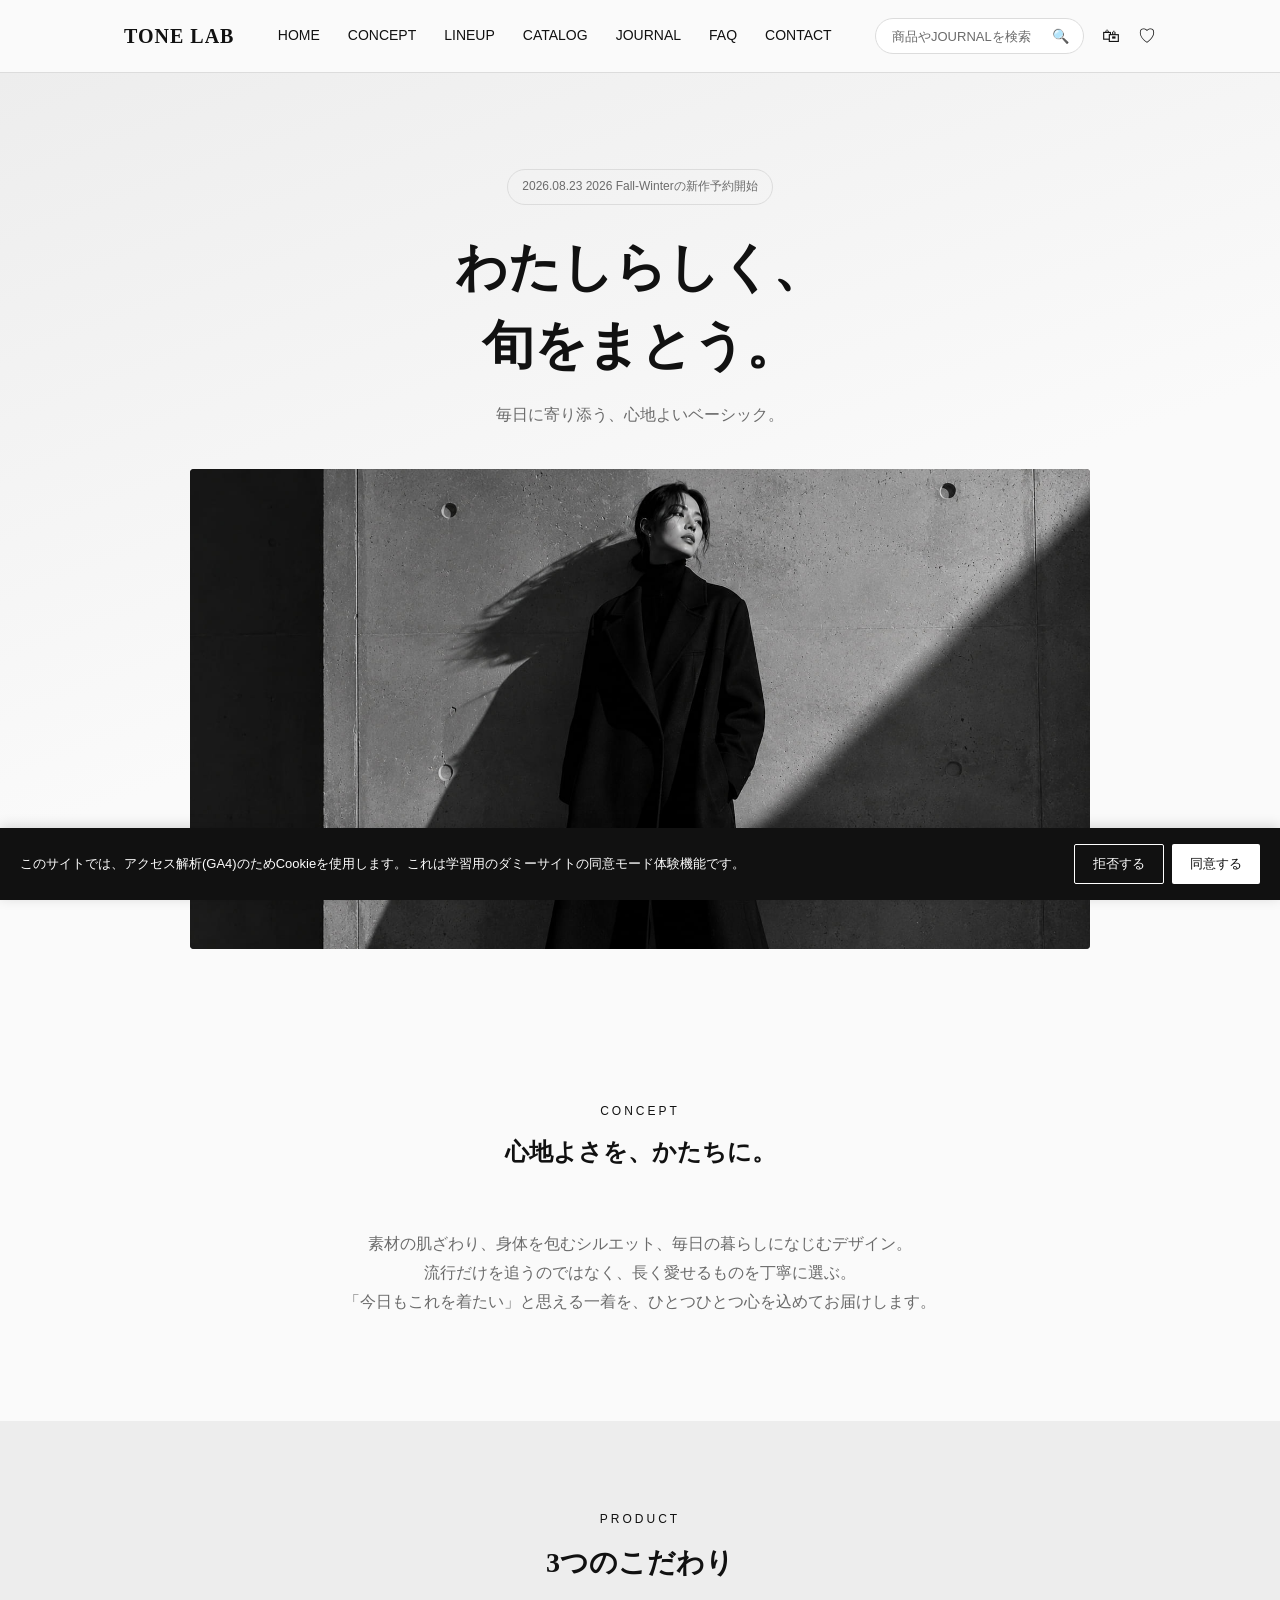
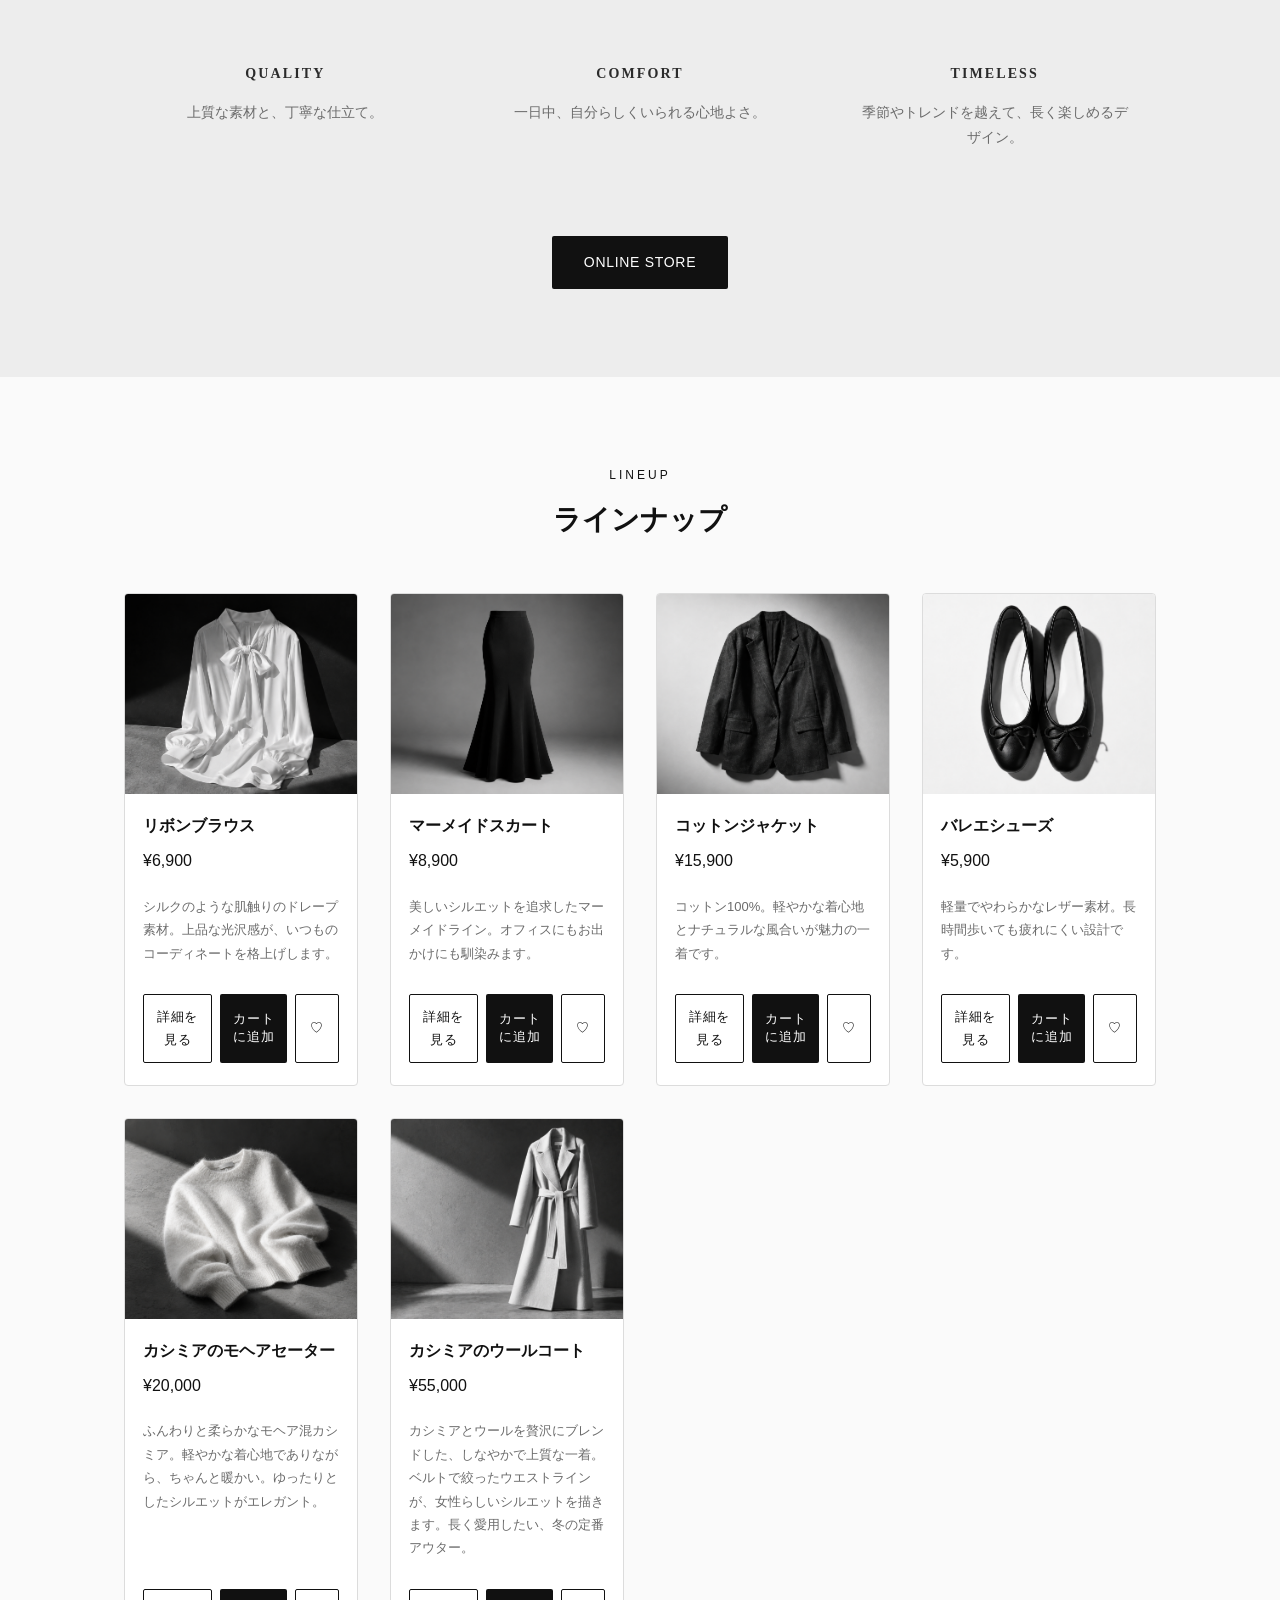
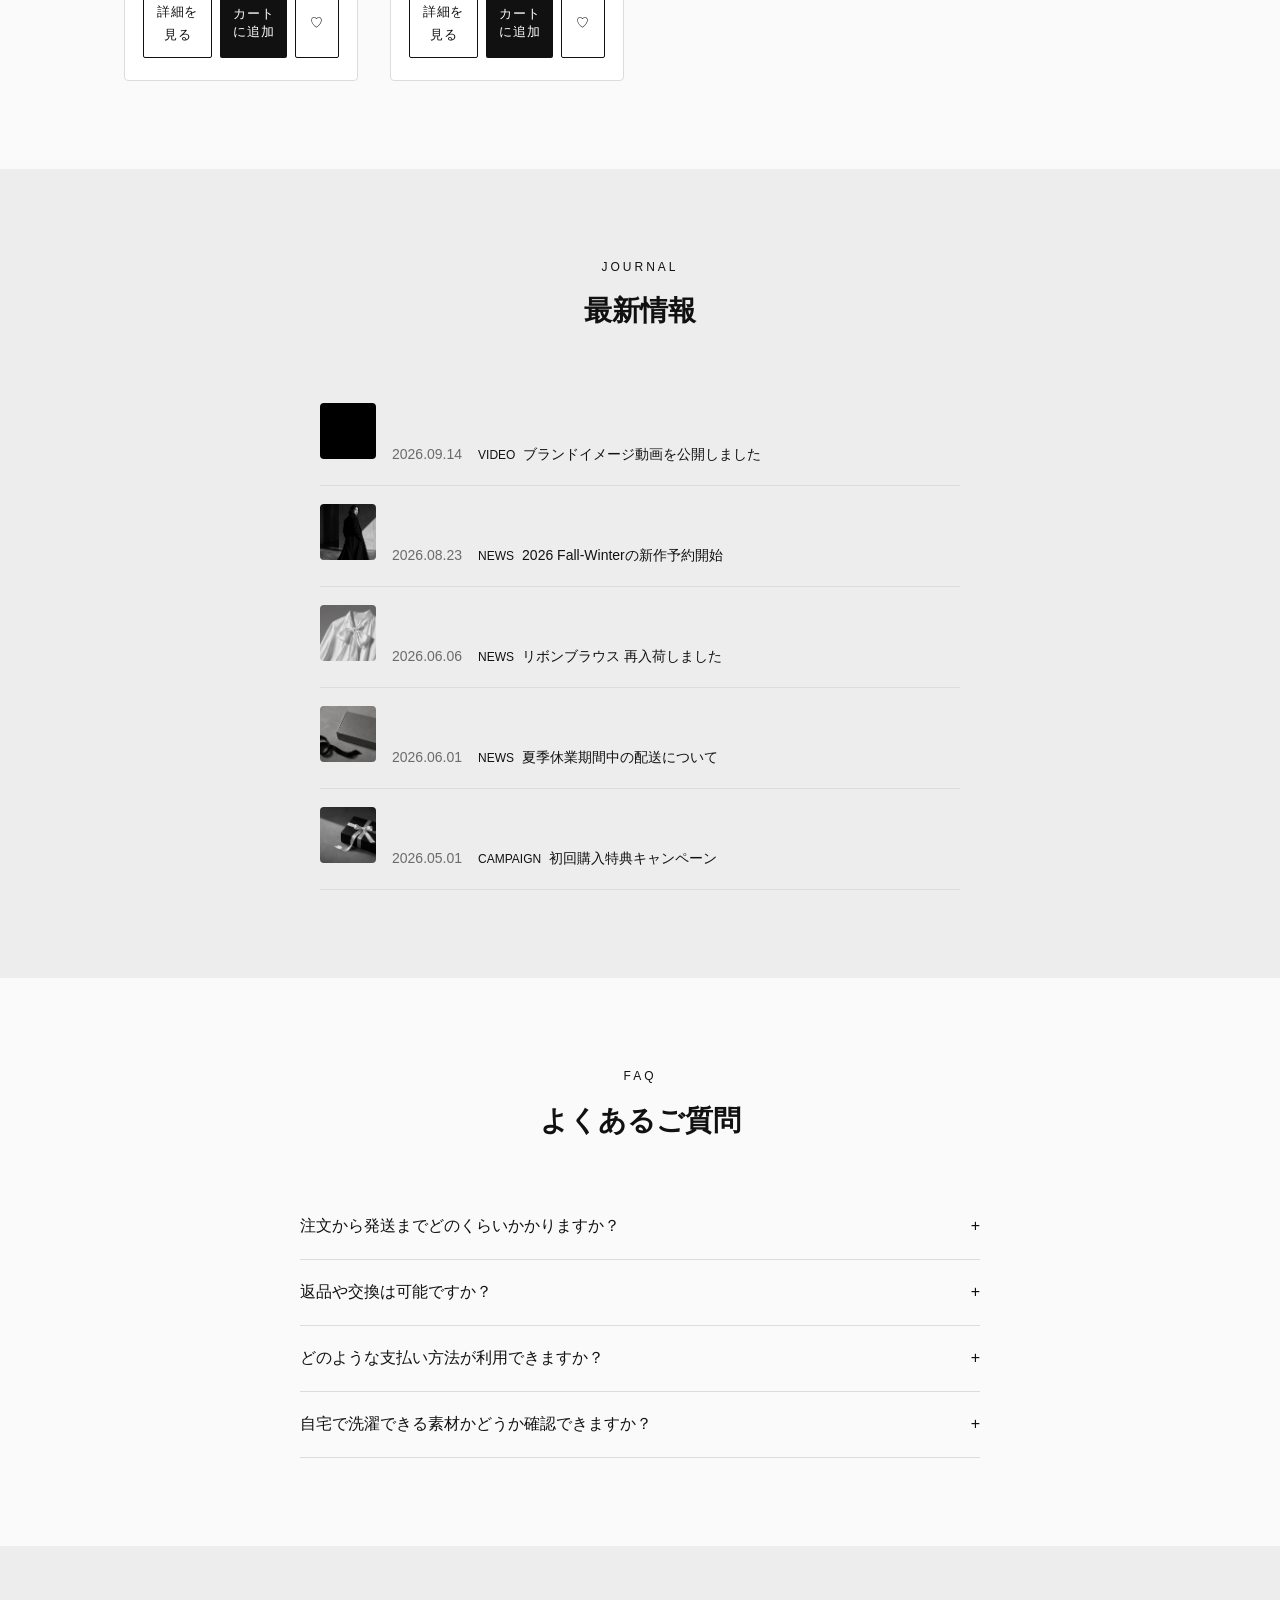
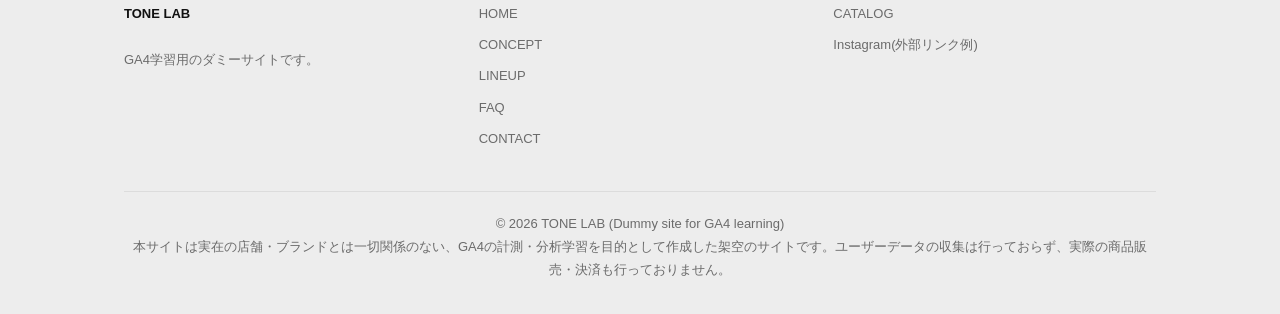
==== index.html @ 8196231e "Update index.html" ====
<!DOCTYPE html>
<html lang="ja">
<head>
<meta charset="UTF-8">
<meta name="viewport" content="width=device-width, initial-scale=1.0">
<title>TONE LAB - Dummy for GA4</title>
<link rel="icon" type="image/png" href="assets/images/favicon.png">
<meta name="description" content="GA4の計測・分析練習用に作成したダミーサイトです。">
<meta name="robots" content="noindex, nofollow">
<meta http-equiv="Content-Security-Policy" content="default-src 'self'; script-src 'self' https://www.googletagmanager.com https://www.google-analytics.com 'unsafe-inline'; img-src 'self' data: https://i.ytimg.com; style-src 'self' 'unsafe-inline' https://fonts.googleapis.com; font-src https://fonts.gstatic.com; connect-src https://www.google-analytics.com https://analytics.google.com https://www.googletagmanager.com;">
<link rel="stylesheet" href="css/style.css">

<!-- ▼▼ GA4 計測タグ: G-BQ4DZSXQY0 を実際の測定IDに置き換えてください ▼▼ -->
<script async src="https://www.googletagmanager.com/gtag/js?id=G-DK5TSW3TGE"></script>
<script>
  window.dataLayer = window.dataLayer || [];
  function gtag(){dataLayer.push(arguments);}
  // Consent Mode: 同意が得られるまでは既定で計測を制限しておく
  gtag('consent', 'default', {
    ad_storage: 'denied',
    ad_user_data: 'denied',
    ad_personalization: 'denied',
    analytics_storage: 'denied'
  });
  gtag('js', new Date());
  gtag('config', 'G-DK5TSW3TGE');
</script>
<!-- ▲▲ ここまで ▲▲ -->
</head>
<body>

<header class="site-header">
  <div class="container">
    <a href="index.html" class="logo">TONE LAB</a>
    <nav class="main-nav">
      <a href="index.html">HOME</a>
      <a href="index.html#concept">CONCEPT</a>
      <a href="index.html#lineup">LINEUP</a>
      <a href="assets/pdf/catalog.pdf">CATALOG</a>
      <a href="index.html#journal">JOURNAL</a>
      <a href="index.html#faq">FAQ</a>
      <a href="contact.html">CONTACT</a>
    </nav>
    <div class="header-actions">
      <div class="header-search">
        <form action="search.html" method="get">
          <input type="text" name="q" placeholder="商品やJOURNALを検索" aria-label="サイト内検索">
          <button type="submit" aria-label="検索">🔍</button>
        </form>
      </div>
      <a href="cart.html" class="cart-link" aria-label="カート">🛍 <span class="cart-badge" data-cart-badge>0</span></a>
      <a href="wishlist.html" class="cart-link" aria-label="お気に入り">♡ <span class="cart-badge" data-wishlist-badge>0</span></a>
      <button class="menu-btn" data-menu-btn aria-label="メニュー">☰</button>
    </div>
  </div>
  <div class="menu-panel" data-menu-panel>
    <a href="index.html">HOME</a>
    <a href="index.html#concept">CONCEPT</a>
    <a href="wishlist.html">お気に入り</a>
    <a href="index.html#lineup">LINEUP</a>
    <a href="assets/pdf/catalog.pdf">CATALOG</a>
    <a href="index.html#journal">JOURNAL</a>
    <a href="index.html#faq">FAQ</a>
    <a href="contact.html">CONTACT</a>
  </div>
</header>

<section class="hero">
  <div class="container">
    <span class="news-pill">2026.08.23 2026 Fall-Winterの新作予約開始</span>
    <h1>わたしらしく、<br>旬をまとう。</h1>
    <p>毎日に寄り添う、心地よいベーシック。</p>
    <div class="hero-visual">
      <img src="assets/images/hero.jpg" alt="TONE LAB 2026 Fall-Winter" onerror="this.remove()">
    </div>
  </div>
</section>

<section class="section" id="concept">
  <div class="container concept-grid">
    <div>
      <span class="eyebrow">CONCEPT</span>
      <h2>心地よさを、かたちに。</h2>
    </div>
    <p>
      素材の肌ざわり、身体を包むシルエット、毎日の暮らしになじむデザイン。<br>
      流行だけを追うのではなく、長く愛せるものを丁寧に選ぶ。<br>
      「今日もこれを着たい」と思える一着を、ひとつひとつ心を込めてお届けします。
    </p>
  </div>
</section>

<section class="section section-alt">
  <div class="container">
    <div class="section-head">
      <span class="eyebrow">PRODUCT</span>
      <h2>3つのこだわり</h2>
    </div>
    <div class="pillars">
      <div class="pillar"><h3>QUALITY</h3><p>上質な素材と、丁寧な仕立て。</p></div>
      <div class="pillar"><h3>COMFORT</h3><p>一日中、自分らしくいられる心地よさ。</p></div>
      <div class="pillar"><h3>TIMELESS</h3><p>季節やトレンドを越えて、長く楽しめるデザイン。</p></div>
    </div>
    <div class="center"><a href="#lineup" class="btn">ONLINE STORE</a></div>
  </div>
</section>

<section class="section" id="lineup">
  <div class="container">
    <div class="section-head">
      <span class="eyebrow">LINEUP</span>
      <h2>ラインナップ</h2>
    </div>
    <div class="product-grid" id="lineup-grid"></div>
  </div>
</section>

<section class="section section-alt" id="journal">
  <div class="container">
    <div class="section-head">
      <span class="eyebrow">JOURNAL</span>
      <h2>最新情報</h2>
    </div>
    <div class="journal-list" id="journal-list">
      <a class="journal-item" data-journal-id="5" href="journal.html?id=5"><span class="journal-thumb" style="background:#000"><img src="https://i.ytimg.com/vi/rrmbZ-tk2s4/hqdefault.jpg" alt="" onerror="this.remove()"></span><span class="journal-date">2026.09.14</span><span><span class="journal-tag">VIDEO</span>ブランドイメージ動画を公開しました</span></a>
      <a class="journal-item" data-journal-id="1" href="journal.html?id=1"><span class="journal-thumb" style="background:#2B2B2B"><img src="assets/images/journal-1.jpg" alt="" onerror="this.remove()"></span><span class="journal-date">2026.08.23</span><span><span class="journal-tag">NEWS</span>2026 Fall-Winterの新作予約開始</span></a>
      <a class="journal-item" data-journal-id="2" href="journal.html?id=2"><span class="journal-thumb" style="background:#4A4A4A"><img src="assets/images/journal-2.jpg" alt="" onerror="this.remove()"></span><span class="journal-date">2026.06.06</span><span><span class="journal-tag">NEWS</span>リボンブラウス 再入荷しました</span></a>
      <a class="journal-item" data-journal-id="3" href="journal.html?id=3"><span class="journal-thumb" style="background:#606060"><img src="assets/images/journal-3.jpg" alt="" onerror="this.remove()"></span><span class="journal-date">2026.06.01</span><span><span class="journal-tag">NEWS</span>夏季休業期間中の配送について</span></a>
      <a class="journal-item" data-journal-id="4" href="journal.html?id=4"><span class="journal-thumb" style="background:#1A1A1A"><img src="assets/images/journal-4.jpg" alt="" onerror="this.remove()"></span><span class="journal-date">2026.05.01</span><span><span class="journal-tag">CAMPAIGN</span>初回購入特典キャンペーン</span></a>
    </div>
  </div>
</section>

<section class="section" id="faq">
  <div class="container">
    <div class="section-head">
      <span class="eyebrow">FAQ</span>
      <h2>よくあるご質問</h2>
    </div>
    <div class="faq-list">
      <details class="faq-item"><summary>注文から発送までどのくらいかかりますか？</summary><p>ご注文完了後、通常1〜3営業日以内に発送いたします。</p></details>
      <details class="faq-item"><summary>返品や交換は可能ですか？</summary><p>商品到着後7日以内であれば、未使用品に限り交換・返品を承ります。</p></details>
      <details class="faq-item"><summary>どのような支払い方法が利用できますか？</summary><p>クレジットカード、あと払い、代金引換がご利用いただけます(本サイトはテスト用のため実決済は発生しません)。</p></details>
      <details class="faq-item"><summary>自宅で洗濯できる素材かどうか確認できますか？</summary><p>各商品ページの詳細欄にてご確認いただけます。</p></details>
    </div>
  </div>
</section>

<footer class="site-footer">
  <div class="container">
    <div class="footer-grid">
      <div>
        <strong style="color:var(--text)">TONE LAB</strong><br><br>
        GA4学習用のダミーサイトです。
      </div>
      <div>
        <a href="index.html">HOME</a>
        <a href="index.html#concept">CONCEPT</a>
        <a href="index.html#lineup">LINEUP</a>
        <a href="index.html#faq">FAQ</a>
        <a href="contact.html">CONTACT</a>
      </div>
      <div>
        <a href="assets/pdf/catalog.pdf">CATALOG</a>
        <a href="https://www.instagram.com/">Instagram(外部リンク例)</a>
      </div>
    </div>
    <div class="footer-bottom">
      © 2026 TONE LAB (Dummy site for GA4 learning)<br>
      本サイトは実在の店舗・ブランドとは一切関係のない、GA4の計測・分析学習を目的として作成した架空のサイトです。ユーザーデータの収集は行っておらず、実際の商品販売・決済も行っておりません。
    </div>
  </div>
</footer>

<script src="js/products.js"></script>
<script src="js/cart.js"></script>
<script src="js/wishlist.js"></script>
<script src="js/analytics.js"></script>
<script src="js/consent.js"></script>
<script src="js/main.js"></script>
<script>
  // ラインナップ描画 + view_item_list / select_item イベント
  const grid = document.getElementById("lineup-grid");
  PRODUCTS.forEach(function (p) {
    const card = document.createElement("div");
    card.className = "product-card";
    card.innerHTML =
      '<div class="product-thumb" style="background:' + p.color + '"><img src="' + p.image + '" alt="' + p.name + '" onerror="this.remove()"></div>' +
      '<div class="product-body">' +
        '<h3>' + p.name + '</h3>' +
        '<div class="product-price">¥' + p.price.toLocaleString() + '</div>' +
        '<p class="product-desc">' + p.desc + '</p>' +
        '<div class="product-actions">' +
          '<a class="btn-outline btn" href="product.html?id=' + p.id + '" data-view-detail="' + p.id + '">詳細を見る</a>' +
          '<button class="btn" data-quick-add="' + p.id + '">カートに追加</button>' +
          '<button class="btn-outline btn" data-quick-wish="' + p.id + '" style="flex:0 0 auto; padding:10px 14px">' + (isInWishlist(p.id) ? '♥' : '♡') + '</button>' +
        '</div>' +
      '</div>';
    grid.appendChild(card);
  });

  trackViewItemList(PRODUCTS, "トップページ ラインナップ");

  grid.addEventListener("click", function (e) {
    const detailLink = e.target.closest("[data-view-detail]");
    if (detailLink) {
      const p = getProductById(detailLink.getAttribute("data-view-detail"));
      trackSelectItem(p, "トップページ ラインナップ");
    }
    const quickAdd = e.target.closest("[data-quick-add]");
    if (quickAdd) {
      const p = getProductById(quickAdd.getAttribute("data-quick-add"));
      addToCart(p, 1, "標準");
      trackAddToCart(p, 1, "標準");
      quickAdd.textContent = "追加しました";
      setTimeout(() => quickAdd.textContent = "カートに追加", 1200);
    }
    const quickWish = e.target.closest("[data-quick-wish]");
    if (quickWish) {
      const p = getProductById(quickWish.getAttribute("data-quick-wish"));
      const added = toggleWishlist(p);
      if (added) trackAddToWishlist(p);
      quickWish.textContent = added ? "♥" : "♡";
    }
  });

  // Journal一覧のクリック計測(記事詳細へ遷移する前にイベント送信)
  document.getElementById("journal-list").addEventListener("click", function (e) {
    const item = e.target.closest("[data-journal-id]");
    if (item) {
      sendEvent("select_content", {
        content_type: "journal",
        item_id: item.getAttribute("data-journal-id"),
        content_title: item.textContent.trim()
      });
    }
  });
</script>
</body>
</html>
---- css/style.css ----
@import url('https://fonts.googleapis.com/css2?family=Shippori+Mincho:wght@500;700&family=Noto+Sans+JP:wght@300;400;500;700&display=swap');

:root {
  --bg: #FAFAFA;
  --bg-alt: #EDEDED;
  --text: #111111;
  --text-soft: #6B6B6B;
  --accent: #111111;
  --accent-soft: #4A4A4A;
  --olive: #2B2B2B;
  --border: #DCDCDC;
  --font-display: 'Shippori Mincho', serif;
  --font-body: 'Noto Sans JP', sans-serif;
}

* { box-sizing: border-box; }
html { scroll-behavior: smooth; }
body {
  margin: 0;
  font-family: var(--font-body);
  color: var(--text);
  background: var(--bg);
  line-height: 1.8;
  -webkit-font-smoothing: antialiased;
}
a { color: inherit; text-decoration: none; }
img { max-width: 100%; display: block; }
:focus-visible { outline: 2px solid var(--accent); outline-offset: 2px; }

.container { max-width: 1080px; margin: 0 auto; padding: 0 24px; }
.eyebrow {
  font-size: 12px;
  letter-spacing: 0.25em;
  color: var(--accent);
  font-weight: 500;
  margin-bottom: 8px;
  display: block;
}
h1, h2, h3 { font-family: var(--font-display); font-weight: 700; margin: 0; }

/* ---------- Header ---------- */
.site-header {
  position: sticky; top: 0; z-index: 50;
  background: rgba(250,250,250,0.92);
  backdrop-filter: blur(6px);
  border-bottom: 1px solid var(--border);
}
body.menu-open .site-header { background: var(--bg); backdrop-filter: none; }
.site-header .container {
  display: flex; align-items: center; justify-content: space-between;
  height: 72px;
}
.logo { font-family: var(--font-display); font-size: 20px; font-weight: 700; letter-spacing: 0.05em; }
.main-nav { display: none; gap: 28px; font-size: 14px; }
.main-nav a:hover { color: var(--accent); }
.header-actions { display: flex; align-items: center; gap: 14px; }
.header-search form {
  display: flex; align-items: center; gap: 4px;
  border: 1px solid var(--border); border-radius: 999px;
  padding: 6px 6px 6px 14px; background: #fff;
}
.header-search input {
  border: none; outline: none; background: transparent;
  font-size: 13px; font-family: var(--font-body); width: 72px; color: var(--text);
}
.header-search input::placeholder { color: var(--text-soft); }
.header-search button {
  border: none; background: none; cursor: pointer; font-size: 14px;
  padding: 4px 8px; line-height: 1;
}
@media (min-width: 640px) {
  .header-actions { gap: 18px; }
  .header-search input { width: 150px; }
}
.cart-link { position: relative; font-size: 18px; line-height: 1; display: inline-flex; align-items: center; }
.cart-badge {
  position: absolute; top: -8px; right: -14px;
  background: var(--accent); color: #fff;
  font-size: 11px; min-width: 18px; height: 18px;
  border-radius: 999px; display: none; align-items: center; justify-content: center;
  padding: 0 4px;
}
.menu-btn { background: none; border: none; font-size: 22px; cursor: pointer; }
.menu-panel {
  display: none; position: fixed; inset: 72px 0 0 0; background: var(--bg);
  padding: 32px 24px; z-index: 60;
}
.menu-panel.is-open { display: block; }
.menu-panel a { display: block; padding: 14px 0; border-bottom: 1px solid var(--border); font-size: 16px; }

@media (min-width: 860px) {
  .main-nav { display: flex; }
  .menu-btn { display: none; }
}

/* ---------- Hero ---------- */
.hero {
  padding: 96px 0 64px;
  background: linear-gradient(160deg, var(--bg-alt) 0%, var(--bg) 55%);
  text-align: center;
}
.hero .news-pill {
  display: inline-block; font-size: 12px; padding: 6px 14px;
  border: 1px solid var(--border); border-radius: 999px; margin-bottom: 24px;
  color: var(--text-soft);
}
.hero h1 { font-size: clamp(32px, 5vw, 52px); line-height: 1.5; margin-bottom: 16px; }
.hero p { color: var(--text-soft); margin-bottom: 40px; }
.hero-visual {
  height: 480px; border-radius: 4px; margin: 0 auto; max-width: 900px;
  background: linear-gradient(135deg, #2B2B2B, #6B6B6B);
  display: flex; align-items: center; justify-content: center;
  color: rgba(255,255,255,0.85); font-family: var(--font-display); font-size: 15px; letter-spacing: 0.1em;
  overflow: hidden;
}
.hero-visual img { width: 100%; height: 100%; object-fit: cover; object-position: 50% 15%; }

/* ---------- Section generic ---------- */
.section { padding: 88px 0; }
.section-head { text-align: center; max-width: 560px; margin: 0 auto 48px; }
.section-head h2 { font-size: 28px; margin-top: 8px; }
.section-alt { background: var(--bg-alt); }

/* ---------- Concept ---------- */
.concept-grid { display: grid; gap: 40px; text-align: center; }
.concept-grid p { color: var(--text-soft); }

/* ---------- 3 pillars ---------- */
.pillars { display: grid; gap: 32px; grid-template-columns: repeat(auto-fit, minmax(220px,1fr)); margin-bottom: 48px; }
.pillar { text-align: center; padding: 24px; }
.pillar h3 { font-size: 14px; letter-spacing: 0.15em; color: var(--olive); margin-bottom: 10px; }
.pillar p { color: var(--text-soft); font-size: 14px; }
.btn {
  display: inline-block; padding: 14px 32px; border-radius: 2px;
  background: var(--accent); color: #fff; font-size: 14px; letter-spacing: 0.05em;
  border: none; cursor: pointer; transition: opacity .2s;
}
.btn:hover { opacity: 0.8; }
.btn-outline { background: transparent; border: 1px solid var(--text); color: var(--text); }
.btn-outline:hover { background: var(--text); color: #fff; }
.btn-block { display: block; width: 100%; text-align: center; }
.center { text-align: center; }

/* ---------- Product grid ---------- */
.product-grid {
  display: grid; gap: 32px;
  grid-template-columns: repeat(auto-fit, minmax(220px,1fr));
}
.product-card {
  background: #fff; border: 1px solid var(--border); border-radius: 4px; overflow: hidden;
  display: flex; flex-direction: column;
}
.product-thumb {
  height: 200px; display: flex; align-items: center; justify-content: center;
  color: rgba(255,255,255,0.9); font-size: 13px; letter-spacing: 0.08em; font-family: var(--font-display);
  overflow: hidden; position: relative;
}
.product-thumb img { width: 100%; height: 100%; object-fit: cover; object-position: center; }
.product-body { padding: 18px 18px 22px; display: flex; flex-direction: column; gap: 6px; flex: 1; }
.product-body h3 { font-size: 16px; }
.product-price { color: var(--accent); font-weight: 500; }
.product-desc { color: var(--text-soft); font-size: 13px; flex: 1; }
.product-actions { display: flex; gap: 8px; margin-top: 10px; }
.product-actions .btn, .product-actions .btn-outline { flex: 1; text-align: center; padding: 10px 12px; font-size: 13px; }

/* ---------- Journal ---------- */
.journal-list { max-width: 640px; margin: 0 auto; }
.journal-item {
  display: flex; gap: 16px; padding: 18px 0; border-bottom: 1px solid var(--border);
  font-size: 14px; align-items: baseline; transition: opacity .15s;
}
.journal-item:hover { opacity: 0.6; }
.journal-thumb {
  width: 56px; height: 56px; border-radius: 4px; overflow: hidden; flex-shrink: 0;
  display: flex; align-items: center; justify-content: center;
}
.journal-thumb img { width: 100%; height: 100%; object-fit: cover; }
.journal-date { color: var(--text-soft); flex-shrink: 0; }
.journal-tag { color: var(--accent); font-size: 12px; margin-right: 8px; }

/* ---------- FAQ ---------- */
.faq-list { max-width: 680px; margin: 0 auto; }
.faq-item { border-bottom: 1px solid var(--border); padding: 18px 0; }
.faq-item summary {
  cursor: pointer; font-weight: 500; list-style: none; position: relative; padding-right: 24px;
}
.faq-item summary::-webkit-details-marker { display: none; }
.faq-item summary::after { content: "+"; position: absolute; right: 0; color: var(--accent); }
.faq-item[open] summary::after { content: "–"; }
.faq-item p { color: var(--text-soft); margin-top: 12px; font-size: 14px; }

/* ---------- Footer ---------- */
.site-footer { background: var(--bg-alt); padding: 56px 0 32px; font-size: 13px; color: var(--text-soft); }
.footer-grid { display: grid; gap: 32px; grid-template-columns: repeat(auto-fit, minmax(180px,1fr)); margin-bottom: 32px; }
.footer-grid a { display: block; margin-bottom: 8px; }
.footer-bottom { border-top: 1px solid var(--border); padding-top: 20px; text-align: center; }

/* ---------- Breadcrumb / page header ---------- */
.page-header { padding: 48px 0 24px; }
.breadcrumb { font-size: 13px; color: var(--text-soft); margin-bottom: 12px; }
.breadcrumb a:hover { color: var(--accent); }

/* ---------- Product detail ---------- */
.pd-grid { display: grid; gap: 48px; grid-template-columns: 1fr; }
@media (min-width: 780px) { .pd-grid { grid-template-columns: 1fr 1fr; } }
.pd-visual { height: 420px; border-radius: 4px; overflow: hidden; display: flex; align-items: center; justify-content: center; }
.pd-visual img { width: 100%; height: 100%; object-fit: cover; object-position: center; }
.pd-name { font-size: 26px; margin-bottom: 8px; }
.pd-price { font-size: 20px; color: var(--accent); margin-bottom: 20px; }
.pd-desc { color: var(--text-soft); margin-bottom: 28px; }
.qty-row { display: flex; align-items: center; gap: 14px; margin-bottom: 24px; }
.qty-row button {
  width: 34px; height: 34px; border: 1px solid var(--border); background: #fff; cursor: pointer; font-size: 16px;
}
.qty-row input { width: 48px; text-align: center; border: 1px solid var(--border); height: 34px; }

/* ---------- Cart / Checkout ---------- */
.cart-table { width: 100%; border-collapse: collapse; margin-bottom: 32px; }
.cart-table th, .cart-table td { text-align: left; padding: 14px 8px; border-bottom: 1px solid var(--border); font-size: 14px; }
.cart-table th { color: var(--text-soft); font-weight: 500; font-size: 12px; letter-spacing: 0.05em; }
.cart-summary { max-width: 360px; margin-left: auto; }
.summary-row { display: flex; justify-content: space-between; padding: 8px 0; font-size: 14px; }
.summary-row.total { font-size: 18px; font-weight: 700; border-top: 1px solid var(--border); margin-top: 8px; padding-top: 16px; }
.empty-state { text-align: center; padding: 64px 0; color: var(--text-soft); }

.form-block { max-width: 560px; margin: 0 auto 48px; }
.form-group { margin-bottom: 20px; }
.form-group label { display: block; font-size: 13px; margin-bottom: 6px; color: var(--text-soft); }
.form-group input, .form-group select {
  width: 100%; padding: 12px 14px; border: 1px solid var(--border); border-radius: 2px; font-size: 14px; font-family: var(--font-body);
}
.radio-group { display: flex; flex-direction: column; gap: 10px; }
.radio-option { border: 1px solid var(--border); border-radius: 4px; padding: 12px 14px; display: flex; align-items: center; gap: 10px; cursor: pointer; }
.radio-option:has(input:checked) { border-color: var(--accent); background: #fff; }
.notice-box {
  background: var(--bg-alt); border: 1px solid var(--border); border-radius: 4px;
  padding: 16px; font-size: 13px; color: var(--text-soft); margin-bottom: 32px;
}
.thanks-box { text-align: center; padding: 96px 0; }
.thanks-box .order-id { font-family: var(--font-display); font-size: 22px; color: var(--accent); margin: 16px 0; }
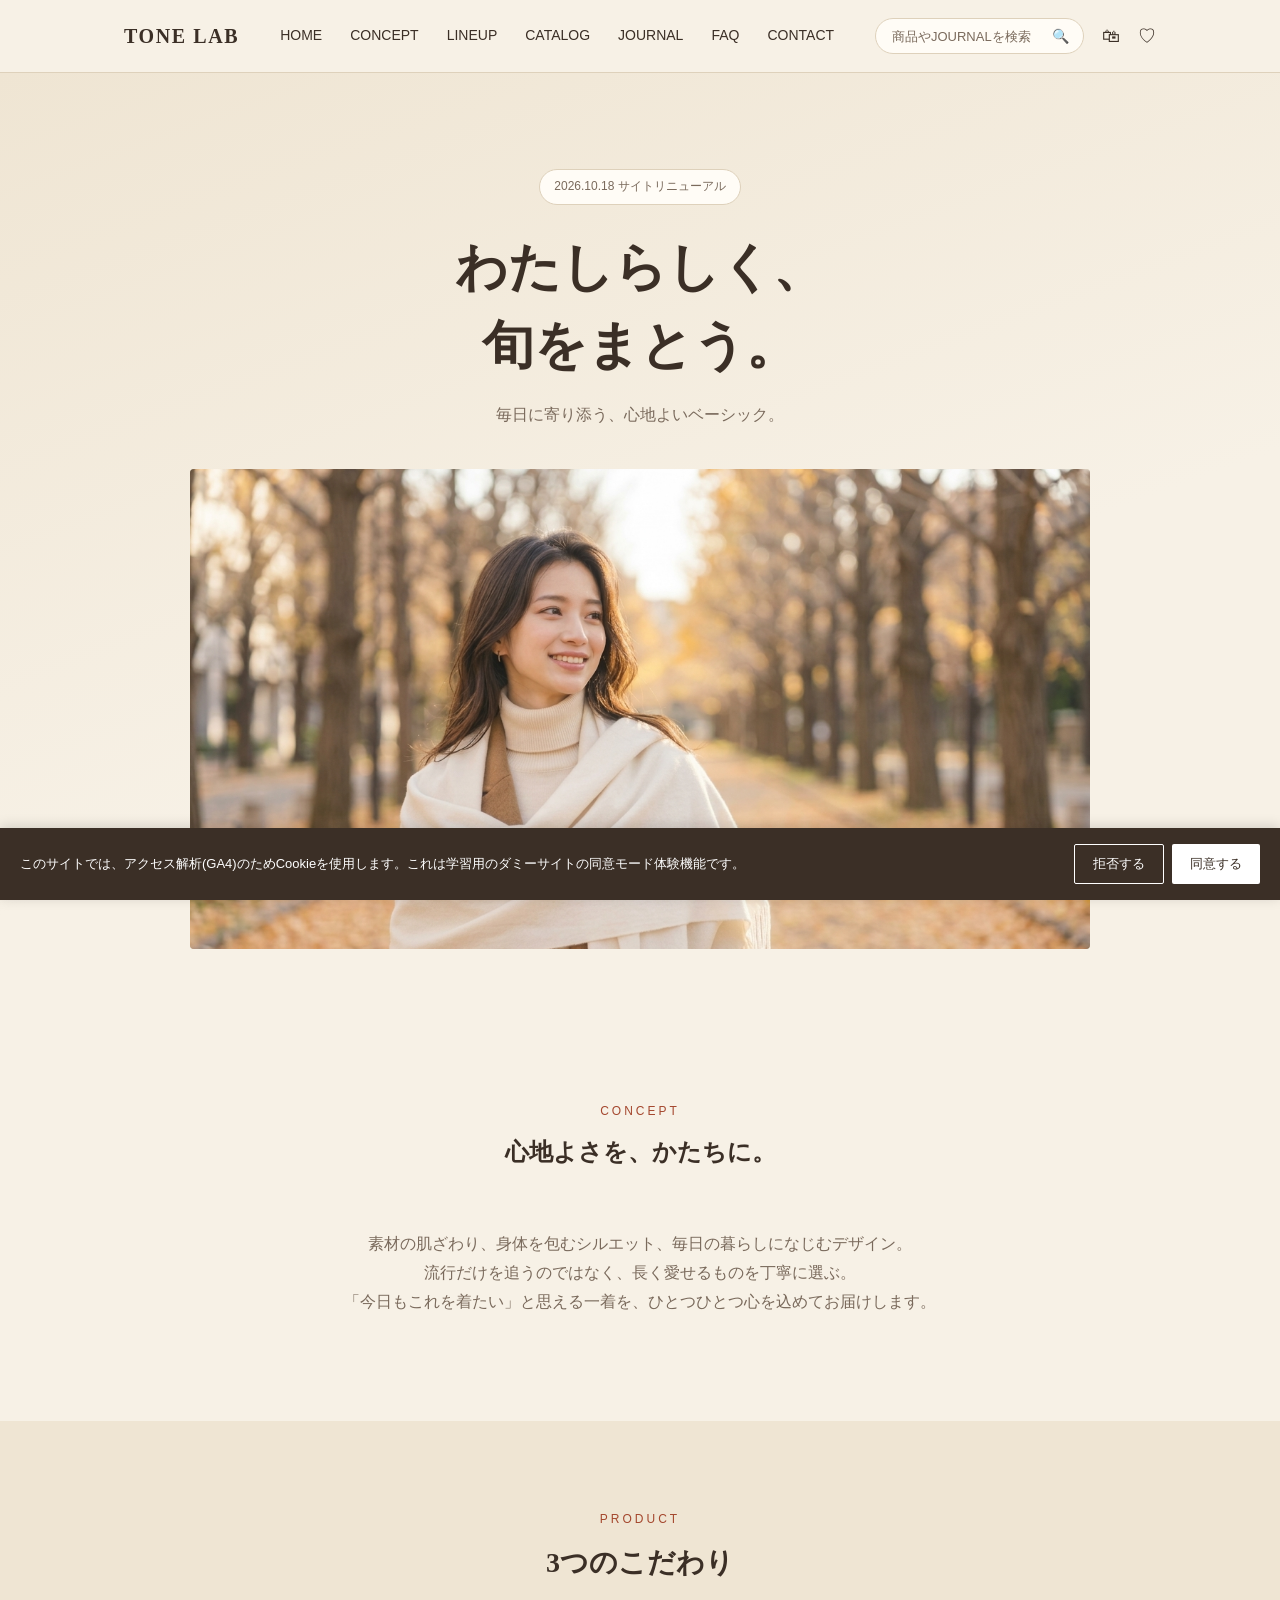
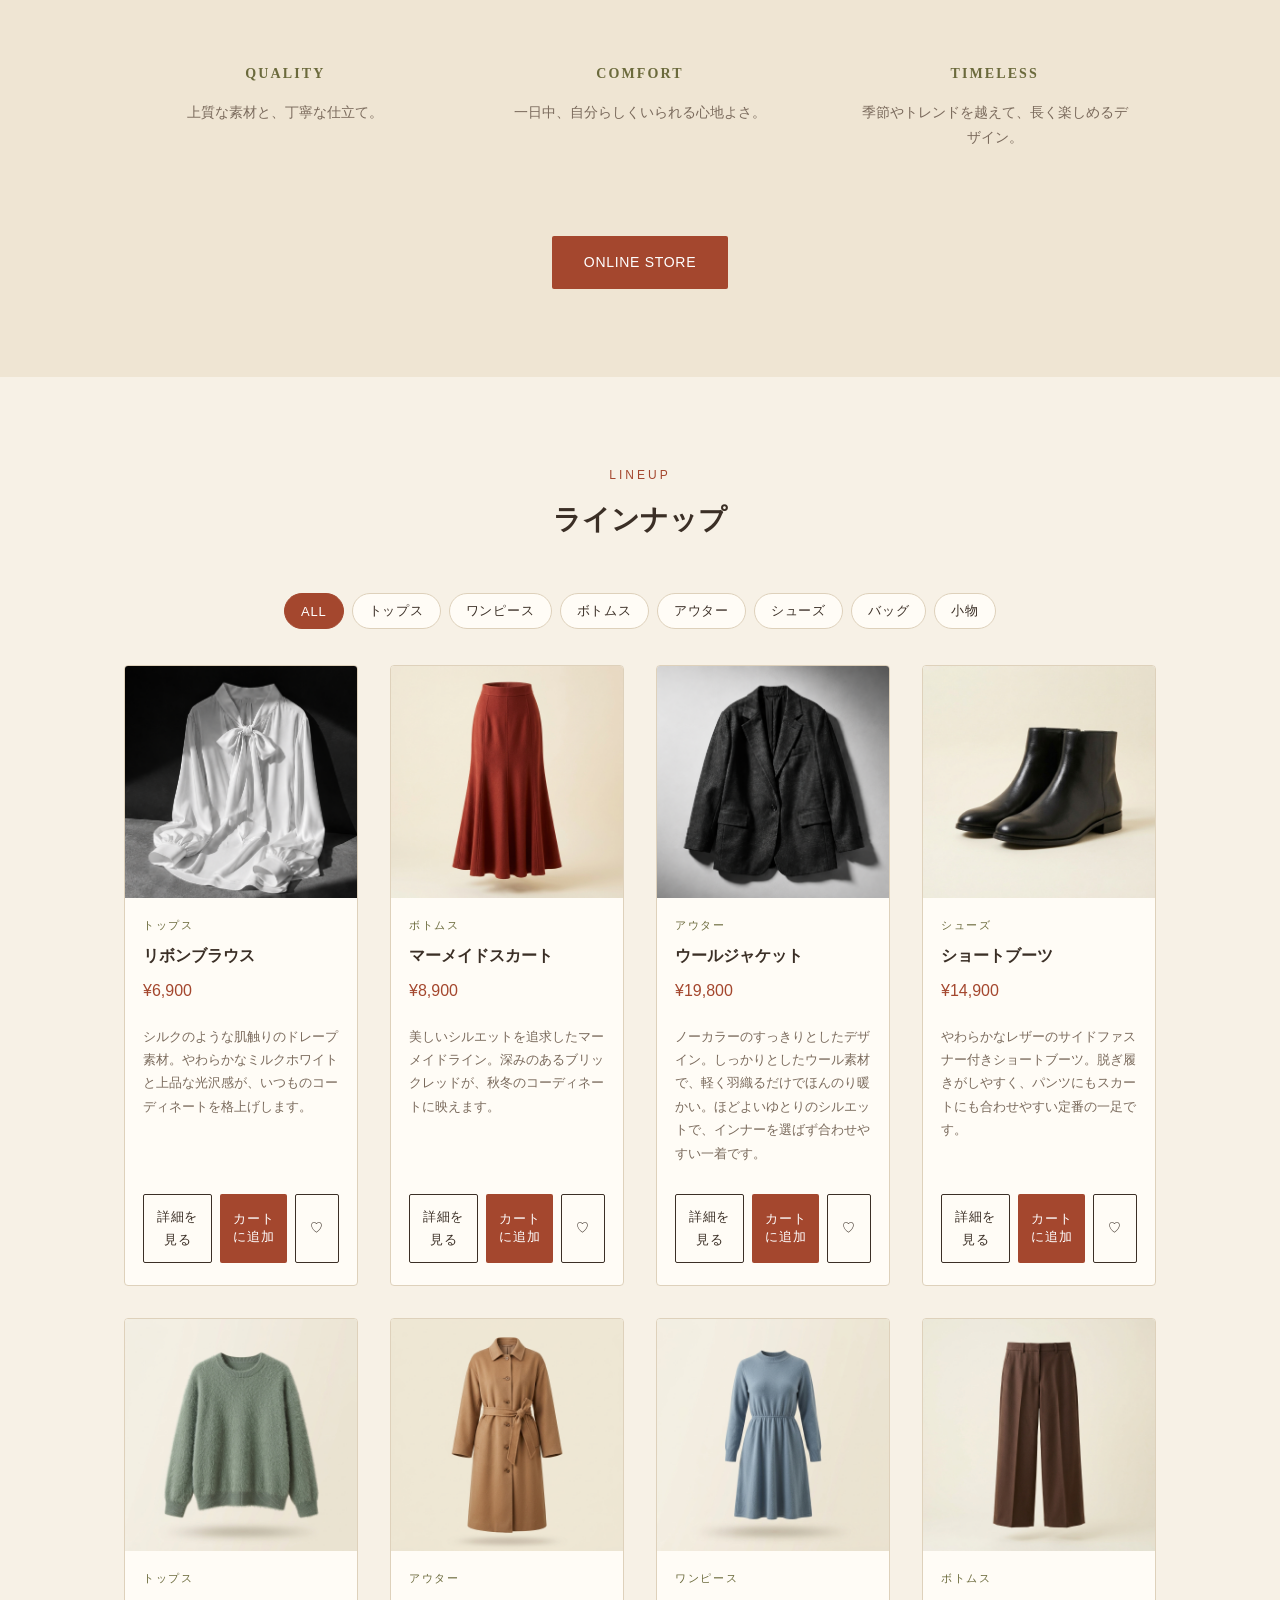
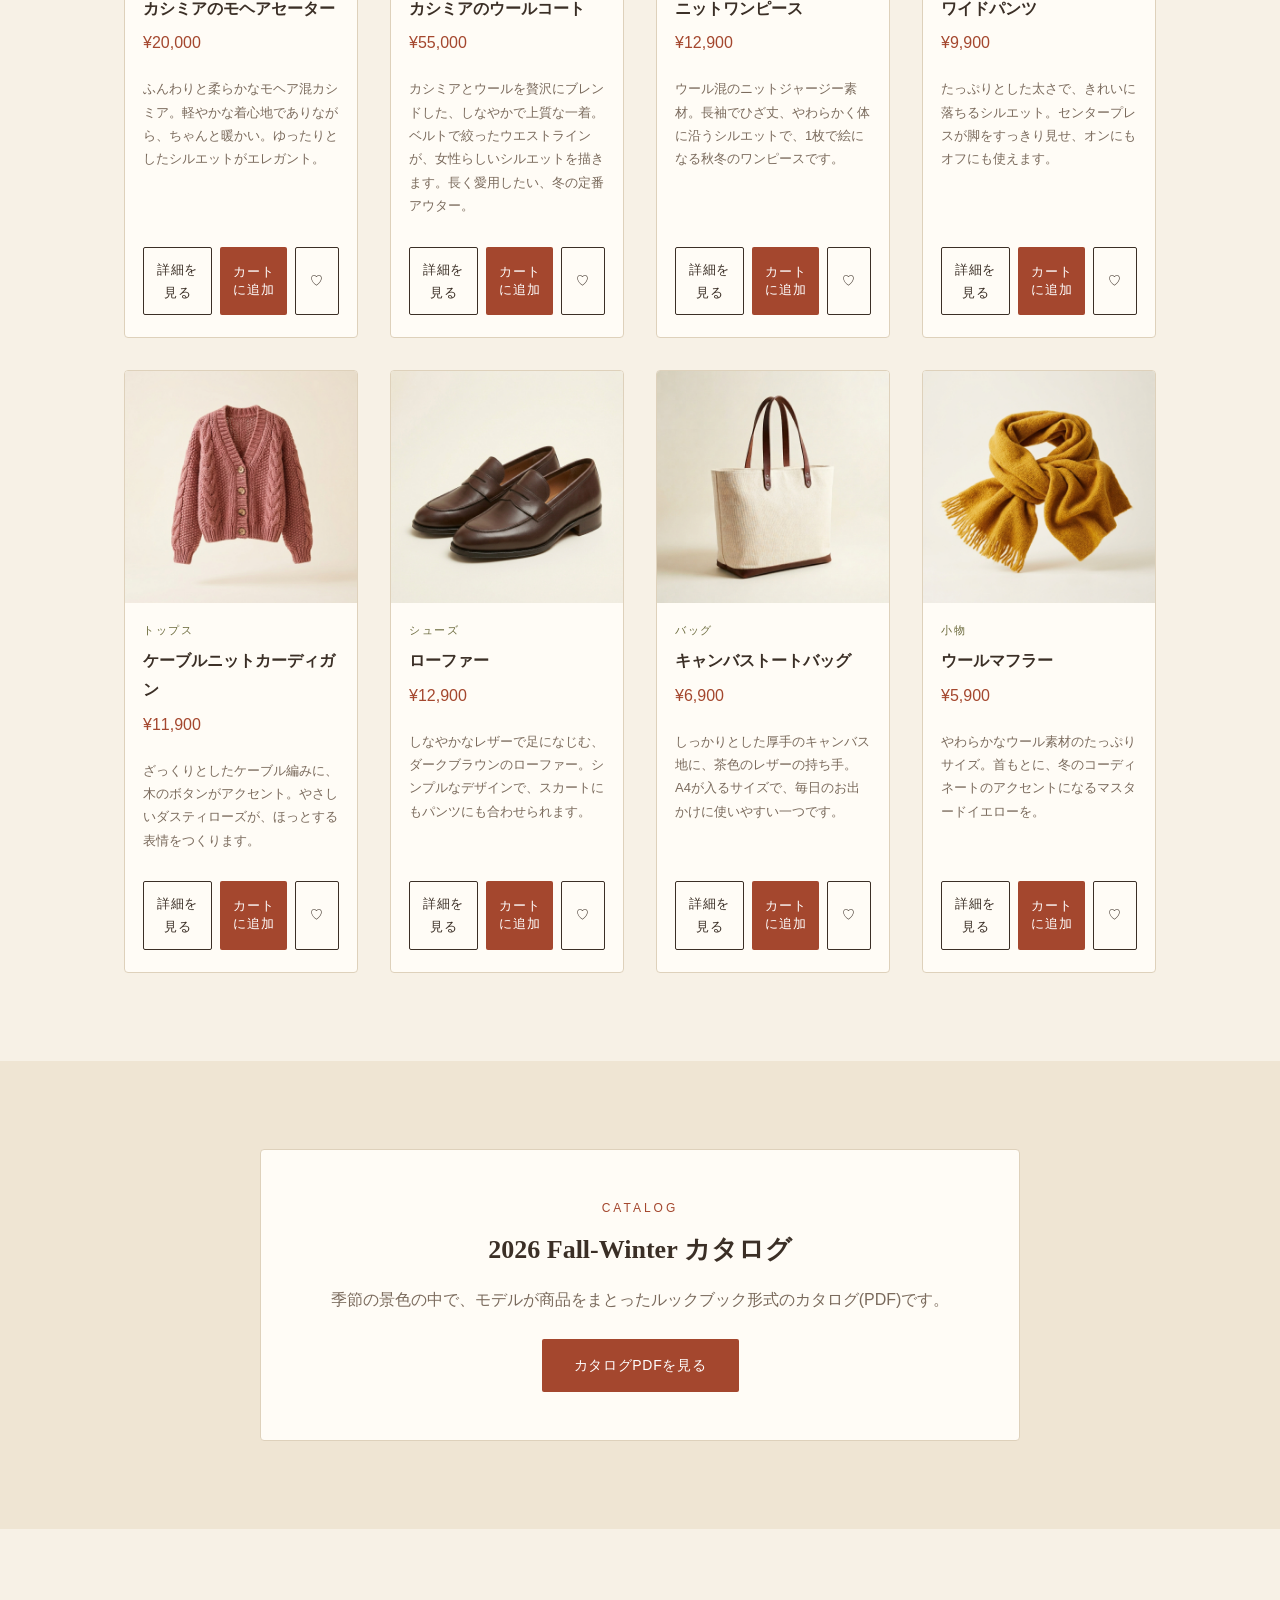
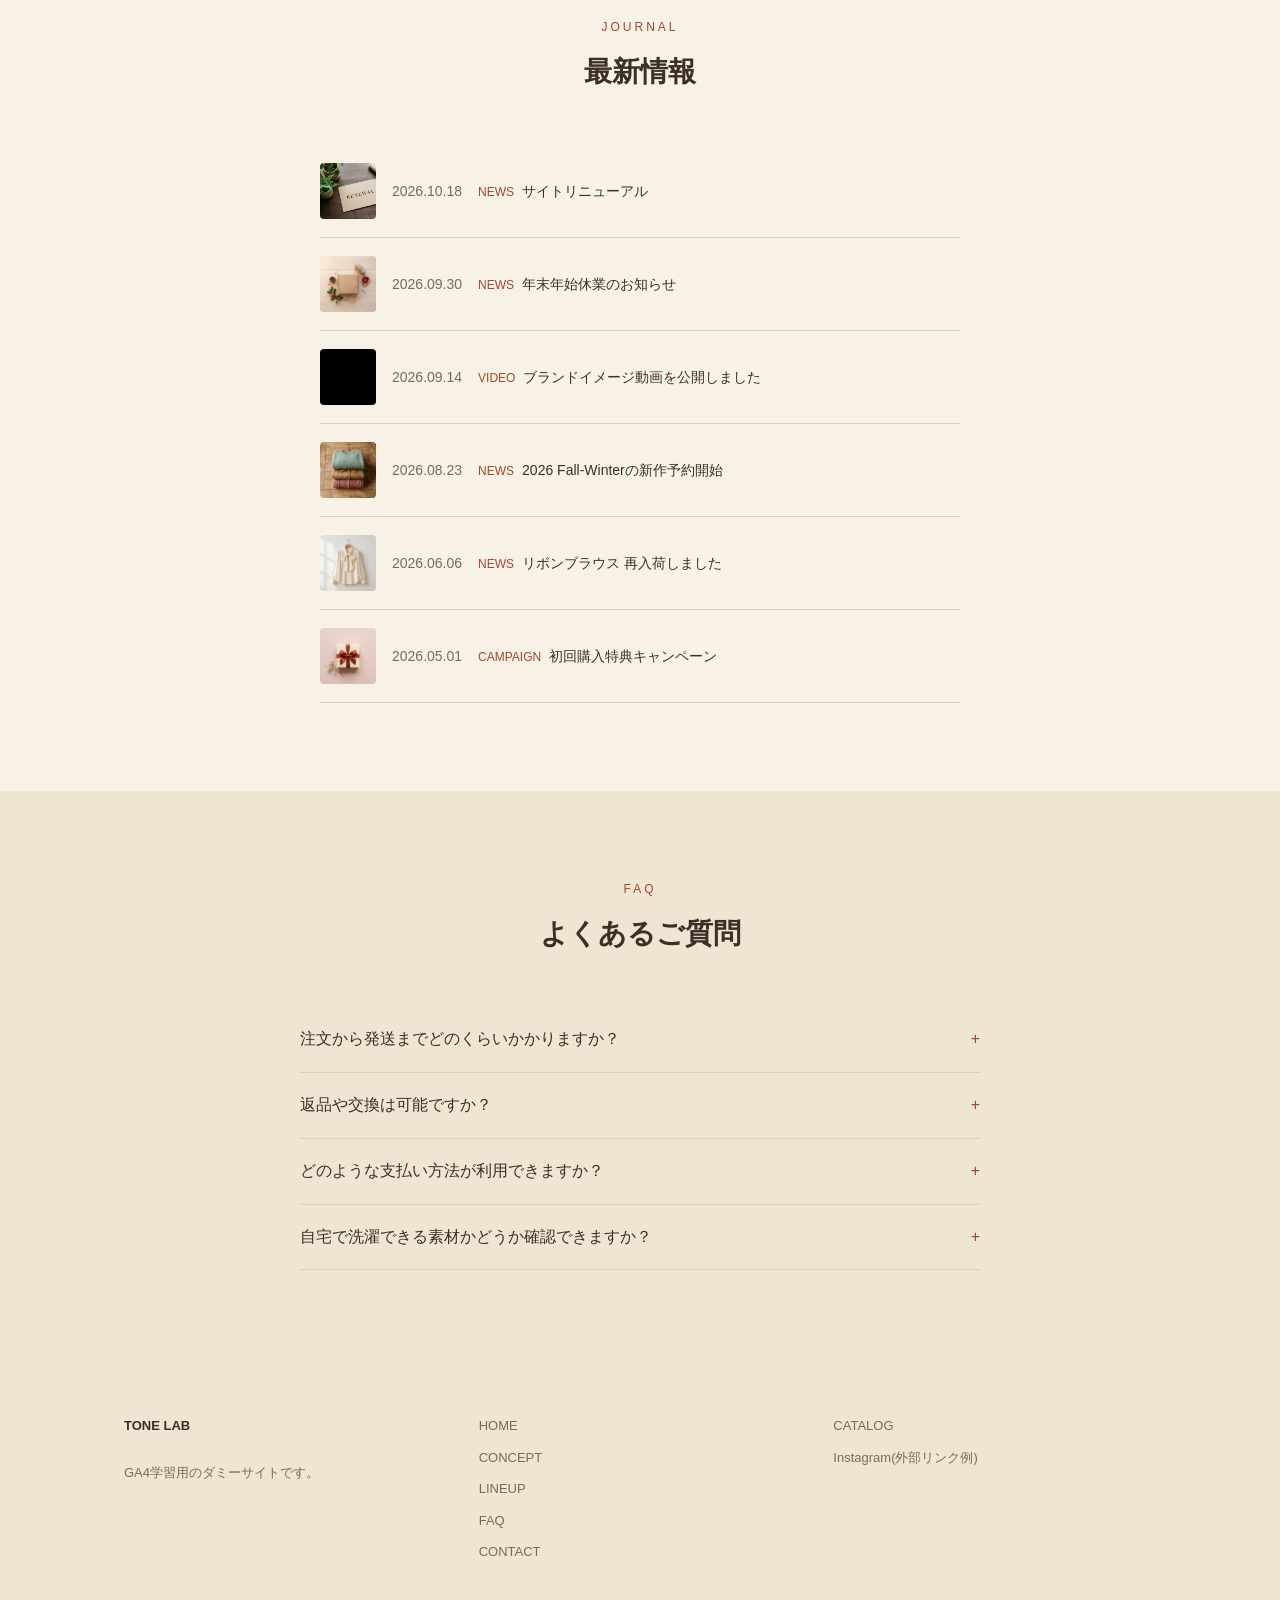
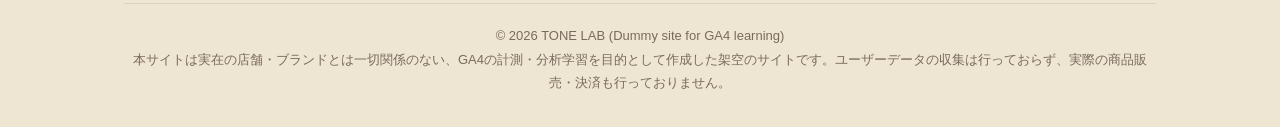
==== commit afdbeaf3: "Add files via upload" ====
--- a/index.html
+++ b/index.html
@@ -7,27 +7,46 @@
 <link rel="icon" type="image/png" href="assets/images/favicon.png">
 <meta name="description" content="GA4の計測・分析練習用に作成したダミーサイトです。">
 <meta name="robots" content="noindex, nofollow">
-<meta http-equiv="Content-Security-Policy" content="default-src 'self'; script-src 'self' https://www.googletagmanager.com https://www.google-analytics.com 'unsafe-inline'; img-src 'self' data: https://i.ytimg.com; style-src 'self' 'unsafe-inline' https://fonts.googleapis.com; font-src https://fonts.gstatic.com; connect-src https://www.google-analytics.com https://analytics.google.com https://www.googletagmanager.com;">
+<meta http-equiv="Content-Security-Policy" content="default-src 'self'; script-src 'self' 'unsafe-inline' https://www.googletagmanager.com https://tagassistant.google.com; img-src 'self' data: https://www.googletagmanager.com https://*.google-analytics.com https://*.googletagmanager.com https://ssl.gstatic.com https://www.gstatic.com https://i.ytimg.com; style-src 'self' 'unsafe-inline' https://fonts.googleapis.com; font-src https://fonts.gstatic.com; connect-src https://www.googletagmanager.com https://*.google-analytics.com https://*.analytics.google.com https://analytics.google.com; frame-src https://www.googletagmanager.com;">
 <link rel="stylesheet" href="css/style.css">
 
-<!-- ▼▼ GA4 計測タグ: G-BQ4DZSXQY0 を実際の測定IDに置き換えてください ▼▼ -->
-<script async src="https://www.googletagmanager.com/gtag/js?id=G-DK5TSW3TGE"></script>
+<!-- ▼▼ 計測: Googleタグマネージャー (GTM-KVGTX6H4) ▼▼
+     ・GA4(測定ID G-BQ4DZSXQY0)への送信は、GTMのタグが行います。このページからgtag.jsは直接読み込みません。
+     ・同意モード(Consent Mode)の既定値は、GTMより先に宣言する必要があるため、この順番で置いています。 -->
 <script>
   window.dataLayer = window.dataLayer || [];
   function gtag(){dataLayer.push(arguments);}
-  // Consent Mode: 同意が得られるまでは既定で計測を制限しておく
-  gtag('consent', 'default', {
-    ad_storage: 'denied',
-    ad_user_data: 'denied',
-    ad_personalization: 'denied',
-    analytics_storage: 'denied'
-  });
-  gtag('js', new Date());
-  gtag('config', 'G-DK5TSW3TGE');
+  // Consent Mode: 同意が得られるまでは既定で計測を制限しておく(過去に同意済みなら最初から granted)
+  (function () {
+    var c = "denied";
+    try {
+      var s = JSON.parse(localStorage.getItem("closetlab_consent_v1"));
+      if (s && s.choice === "granted") c = "granted";
+    } catch (e) {}
+    gtag("consent", "default", {
+      ad_storage: c,
+      ad_user_data: c,
+      ad_personalization: c,
+      analytics_storage: c
+    });
+  })();
 </script>
+<!-- Google Tag Manager -->
+<script>(function(w,d,s,l,i){w[l]=w[l]||[];w[l].push({'gtm.start':
+new Date().getTime(),event:'gtm.js'});var f=d.getElementsByTagName(s)[0],
+j=d.createElement(s),dl=l!='dataLayer'?'&l='+l:'';j.async=true;j.src=
+'https://www.googletagmanager.com/gtm.js?id='+i+dl;f.parentNode.insertBefore(j,f);
+})(window,document,'script','dataLayer','GTM-KVGTX6H4');</script>
+<!-- End Google Tag Manager -->
 <!-- ▲▲ ここまで ▲▲ -->
+
 </head>
 <body>
+<!-- Google Tag Manager (noscript) -->
+<noscript><iframe src="https://www.googletagmanager.com/ns.html?id=GTM-KVGTX6H4"
+height="0" width="0" style="display:none;visibility:hidden"></iframe></noscript>
+<!-- End Google Tag Manager (noscript) -->
+
 
 <header class="site-header">
   <div class="container">
@@ -55,11 +74,11 @@
   </div>
   <div class="menu-panel" data-menu-panel>
     <a href="index.html">HOME</a>
-    <a href="index.html#concept">CONCEPT</a>
+    <a href="index.html#journal">JOURNAL</a>
     <a href="wishlist.html">お気に入り</a>
     <a href="index.html#lineup">LINEUP</a>
     <a href="assets/pdf/catalog.pdf">CATALOG</a>
-    <a href="index.html#journal">JOURNAL</a>
+    <a href="index.html#concept">CONCEPT</a>
     <a href="index.html#faq">FAQ</a>
     <a href="contact.html">CONTACT</a>
   </div>
@@ -67,7 +86,7 @@
 
 <section class="hero">
   <div class="container">
-    <span class="news-pill">2026.08.23 2026 Fall-Winterの新作予約開始</span>
+    <a class="news-pill" href="journal.html?id=6" data-journal-id="6">2026.10.18 サイトリニューアル</a>
     <h1>わたしらしく、<br>旬をまとう。</h1>
     <p>毎日に寄り添う、心地よいベーシック。</p>
     <div class="hero-visual">
@@ -111,27 +130,34 @@
       <span class="eyebrow">LINEUP</span>
       <h2>ラインナップ</h2>
     </div>
+    <div class="cat-filter" id="cat-filter" role="group" aria-label="カテゴリで絞り込む"></div>
     <div class="product-grid" id="lineup-grid"></div>
   </div>
 </section>
 
-<section class="section section-alt" id="journal">
+<section class="section section-alt" id="catalog">
+  <div class="container">
+    <div class="catalog-banner">
+      <span class="eyebrow">CATALOG</span>
+      <h2>2026 Fall-Winter カタログ</h2>
+      <p>季節の景色の中で、モデルが商品をまとったルックブック形式のカタログ(PDF)です。</p>
+      <a class="btn" href="assets/pdf/catalog.pdf">カタログPDFを見る</a>
+    </div>
+  </div>
+</section>
+
+<section class="section" id="journal">
   <div class="container">
     <div class="section-head">
       <span class="eyebrow">JOURNAL</span>
       <h2>最新情報</h2>
     </div>
     <div class="journal-list" id="journal-list">
-      <a class="journal-item" data-journal-id="5" href="journal.html?id=5"><span class="journal-thumb" style="background:#000"><img src="https://i.ytimg.com/vi/rrmbZ-tk2s4/hqdefault.jpg" alt="" onerror="this.remove()"></span><span class="journal-date">2026.09.14</span><span><span class="journal-tag">VIDEO</span>ブランドイメージ動画を公開しました</span></a>
-      <a class="journal-item" data-journal-id="1" href="journal.html?id=1"><span class="journal-thumb" style="background:#2B2B2B"><img src="assets/images/journal-1.jpg" alt="" onerror="this.remove()"></span><span class="journal-date">2026.08.23</span><span><span class="journal-tag">NEWS</span>2026 Fall-Winterの新作予約開始</span></a>
-      <a class="journal-item" data-journal-id="2" href="journal.html?id=2"><span class="journal-thumb" style="background:#4A4A4A"><img src="assets/images/journal-2.jpg" alt="" onerror="this.remove()"></span><span class="journal-date">2026.06.06</span><span><span class="journal-tag">NEWS</span>リボンブラウス 再入荷しました</span></a>
-      <a class="journal-item" data-journal-id="3" href="journal.html?id=3"><span class="journal-thumb" style="background:#606060"><img src="assets/images/journal-3.jpg" alt="" onerror="this.remove()"></span><span class="journal-date">2026.06.01</span><span><span class="journal-tag">NEWS</span>夏季休業期間中の配送について</span></a>
-      <a class="journal-item" data-journal-id="4" href="journal.html?id=4"><span class="journal-thumb" style="background:#1A1A1A"><img src="assets/images/journal-4.jpg" alt="" onerror="this.remove()"></span><span class="journal-date">2026.05.01</span><span><span class="journal-tag">CAMPAIGN</span>初回購入特典キャンペーン</span></a>
-    </div>
-  </div>
-</section>
-
-<section class="section" id="faq">
+    </div>
+  </div>
+</section>
+
+<section class="section section-alt" id="faq">
   <div class="container">
     <div class="section-head">
       <span class="eyebrow">FAQ</span>
@@ -173,47 +199,78 @@
 </footer>
 
 <script src="js/products.js"></script>
+<script src="js/journal.js"></script>
 <script src="js/cart.js"></script>
 <script src="js/wishlist.js"></script>
 <script src="js/analytics.js"></script>
 <script src="js/consent.js"></script>
 <script src="js/main.js"></script>
 <script>
-  // ラインナップ描画 + view_item_list / select_item イベント
+  const LIST_NAME = "トップページ ラインナップ";
   const grid = document.getElementById("lineup-grid");
-  PRODUCTS.forEach(function (p) {
-    const card = document.createElement("div");
-    card.className = "product-card";
-    card.innerHTML =
-      '<div class="product-thumb" style="background:' + p.color + '"><img src="' + p.image + '" alt="' + p.name + '" onerror="this.remove()"></div>' +
-      '<div class="product-body">' +
-        '<h3>' + p.name + '</h3>' +
-        '<div class="product-price">¥' + p.price.toLocaleString() + '</div>' +
-        '<p class="product-desc">' + p.desc + '</p>' +
-        '<div class="product-actions">' +
-          '<a class="btn-outline btn" href="product.html?id=' + p.id + '" data-view-detail="' + p.id + '">詳細を見る</a>' +
-          '<button class="btn" data-quick-add="' + p.id + '">カートに追加</button>' +
-          '<button class="btn-outline btn" data-quick-wish="' + p.id + '" style="flex:0 0 auto; padding:10px 14px">' + (isInWishlist(p.id) ? '♥' : '♡') + '</button>' +
+  const filterEl = document.getElementById("cat-filter");
+  let currentCategory = "ALL";
+
+  function listNameFor(cat) {
+    return cat === "ALL" ? LIST_NAME : LIST_NAME + "(" + cat + ")";
+  }
+
+  // ---------- カテゴリ絞り込みボタン ----------
+  filterEl.innerHTML = ["ALL"].concat(PRODUCT_CATEGORIES).map(function (c) {
+    return '<button type="button" data-cat="' + c + '">' + c + '</button>';
+  }).join("");
+
+  // ---------- ラインナップ描画 + view_item_list ----------
+  function renderGrid(cat) {
+    currentCategory = cat;
+    const items = cat === "ALL" ? PRODUCTS : PRODUCTS.filter(function (p) { return p.category === cat; });
+    grid.innerHTML = items.map(function (p) {
+      return '<div class="product-card">' +
+        '<div class="product-thumb" style="background:' + p.color + '"><img src="' + p.image + '" alt="' + p.name + '" onerror="this.remove()"></div>' +
+        '<div class="product-body">' +
+          '<span class="product-cat">' + p.category + '</span>' +
+          '<h3>' + p.name + '</h3>' +
+          '<div class="product-price">¥' + p.price.toLocaleString() + '</div>' +
+          '<p class="product-desc">' + p.desc + '</p>' +
+          '<div class="product-actions">' +
+            '<a class="btn-outline btn" href="product.html?id=' + p.id + '" data-view-detail="' + p.id + '">詳細を見る</a>' +
+            '<button class="btn" data-quick-add="' + p.id + '">カートに追加</button>' +
+            '<button class="btn-outline btn" data-quick-wish="' + p.id + '" style="flex:0 0 auto; padding:10px 14px">' + (isInWishlist(p.id) ? '♥' : '♡') + '</button>' +
+          '</div>' +
         '</div>' +
       '</div>';
-    grid.appendChild(card);
+    }).join("");
+    filterEl.querySelectorAll("button").forEach(function (b) {
+      b.classList.toggle("is-active", b.getAttribute("data-cat") === cat);
+    });
+    trackViewItemList(items, listNameFor(cat));
+  }
+
+  filterEl.addEventListener("click", function (e) {
+    const btn = e.target.closest("button[data-cat]");
+    if (!btn) return;
+    const cat = btn.getAttribute("data-cat");
+    if (cat === currentCategory) return;
+    sendEvent("filter_select", { filter_name: "category", filter_value: cat });
+    renderGrid(cat);
   });
 
-  trackViewItemList(PRODUCTS, "トップページ ラインナップ");
+  renderGrid("ALL");
 
   grid.addEventListener("click", function (e) {
     const detailLink = e.target.closest("[data-view-detail]");
     if (detailLink) {
       const p = getProductById(detailLink.getAttribute("data-view-detail"));
-      trackSelectItem(p, "トップページ ラインナップ");
+      trackSelectItem(p, listNameFor(currentCategory));
     }
     const quickAdd = e.target.closest("[data-quick-add]");
     if (quickAdd) {
       const p = getProductById(quickAdd.getAttribute("data-quick-add"));
-      addToCart(p, 1, "標準");
-      trackAddToCart(p, 1, "標準");
+      const variant = p.colors[0] + " / " + p.sizes[Math.min(1, p.sizes.length - 1)];
+      addToCart(p, 1, variant);
+      trackAddToCart(p, 1, variant);
       quickAdd.textContent = "追加しました";
-      setTimeout(() => quickAdd.textContent = "カートに追加", 1200);
+      setTimeout(function () { quickAdd.textContent = "カートに追加"; }, 1200);
     }
     const quickWish = e.target.closest("[data-quick-wish]");
     if (quickWish) {
@@ -224,8 +281,17 @@
     }
   });
 
-  // Journal一覧のクリック計測(記事詳細へ遷移する前にイベント送信)
-  document.getElementById("journal-list").addEventListener("click", function (e) {
+  // ---------- Journal一覧(記事データは js/journal.js) ----------
+  document.getElementById("journal-list").innerHTML = JOURNAL_POSTS.map(function (post) {
+    return '<a class="journal-item" data-journal-id="' + post.id + '" href="journal.html?id=' + post.id + '">' +
+      '<span class="journal-thumb" style="background:' + (post.videoId ? '#000' : post.color) + '"><img src="' + journalThumbUrl(post) + '" alt="" onerror="this.remove()"></span>' +
+      '<span class="journal-date">' + post.date + '</span>' +
+      '<span><span class="journal-tag">' + post.tag + '</span>' + post.title + '</span>' +
+    '</a>';
+  }).join("");
+
+  // Journal一覧・最新ニュースのクリック計測(記事詳細へ遷移する前にイベント送信)
+  document.addEventListener("click", function (e) {
     const item = e.target.closest("[data-journal-id]");
     if (item) {
       sendEvent("select_content", {
--- a/css/style.css
+++ b/css/style.css
@@ -1,14 +1,24 @@
 @import url('https://fonts.googleapis.com/css2?family=Shippori+Mincho:wght@500;700&family=Noto+Sans+JP:wght@300;400;500;700&display=swap');
 
+/* ============================================================
+   TONE LAB  ナチュラルカラー(アースカラー)テーマ
+   クリームを土台に、ブリックレッドをアクセントにしています。
+   色を変えたいときは、下の :root の値だけを変えればOKです。
+   ============================================================ */
 :root {
-  --bg: #FAFAFA;
-  --bg-alt: #EDEDED;
-  --text: #111111;
-  --text-soft: #6B6B6B;
-  --accent: #111111;
-  --accent-soft: #4A4A4A;
-  --olive: #2B2B2B;
-  --border: #DCDCDC;
+  --bg: #F7F1E6;          /* ページ全体のクリーム */
+  --bg-alt: #EFE5D3;      /* 交互セクション・フッター */
+  --surface: #FFFCF6;     /* カードなどの面 */
+  --text: #3B2F26;        /* 本文(深いブラウン) */
+  --text-soft: #7A6A5C;   /* 補足テキスト */
+  --accent: #A4472E;      /* アクセント(ブリックレッド) */
+  --accent-soft: #C06A4F;
+  --olive: #6B6A3C;       /* 見出し小・ラベル(オリーブ) */
+  --sage: #A9B7A0;
+  --rose: #D9B8B0;
+  --mustard: #D4A62A;
+  --border: #DED1BB;
+  --danger: #B3261E;
   --font-display: 'Shippori Mincho', serif;
   --font-body: 'Noto Sans JP', sans-serif;
 }
@@ -41,7 +51,7 @@
 /* ---------- Header ---------- */
 .site-header {
   position: sticky; top: 0; z-index: 50;
-  background: rgba(250,250,250,0.92);
+  background: rgba(247,241,230,0.94);
   backdrop-filter: blur(6px);
   border-bottom: 1px solid var(--border);
 }
@@ -50,18 +60,18 @@
   display: flex; align-items: center; justify-content: space-between;
   height: 72px;
 }
-.logo { font-family: var(--font-display); font-size: 20px; font-weight: 700; letter-spacing: 0.05em; }
+.logo { font-family: var(--font-display); font-size: 20px; font-weight: 700; letter-spacing: 0.08em; white-space: nowrap; flex-shrink: 0; }
 .main-nav { display: none; gap: 28px; font-size: 14px; }
 .main-nav a:hover { color: var(--accent); }
-.header-actions { display: flex; align-items: center; gap: 14px; }
+.header-actions { display: flex; align-items: center; gap: 12px; }
 .header-search form {
   display: flex; align-items: center; gap: 4px;
   border: 1px solid var(--border); border-radius: 999px;
-  padding: 6px 6px 6px 14px; background: #fff;
+  padding: 6px 6px 6px 14px; background: var(--surface);
 }
 .header-search input {
   border: none; outline: none; background: transparent;
-  font-size: 13px; font-family: var(--font-body); width: 72px; color: var(--text);
+  font-size: 13px; font-family: var(--font-body); width: 48px; color: var(--text);
 }
 .header-search input::placeholder { color: var(--text-soft); }
 .header-search button {
@@ -80,13 +90,14 @@
   border-radius: 999px; display: none; align-items: center; justify-content: center;
   padding: 0 4px;
 }
-.menu-btn { background: none; border: none; font-size: 22px; cursor: pointer; }
+.menu-btn { background: none; border: none; font-size: 22px; cursor: pointer; color: var(--text); }
 .menu-panel {
   display: none; position: fixed; inset: 72px 0 0 0; background: var(--bg);
-  padding: 32px 24px; z-index: 60;
+  padding: 24px 24px 32px; z-index: 60; overflow-y: auto;
 }
 .menu-panel.is-open { display: block; }
-.menu-panel a { display: block; padding: 14px 0; border-bottom: 1px solid var(--border); font-size: 16px; }
+.menu-panel a { display: block; padding: 14px 0; border-bottom: 1px solid var(--border); font-size: 16px; letter-spacing: 0.06em; }
+.menu-panel a:active { color: var(--accent); }
 
 @media (min-width: 860px) {
   .main-nav { display: flex; }
@@ -96,30 +107,40 @@
 /* ---------- Hero ---------- */
 .hero {
   padding: 96px 0 64px;
-  background: linear-gradient(160deg, var(--bg-alt) 0%, var(--bg) 55%);
+  background: linear-gradient(160deg, var(--bg-alt) 0%, var(--bg) 60%);
   text-align: center;
 }
 .hero .news-pill {
   display: inline-block; font-size: 12px; padding: 6px 14px;
   border: 1px solid var(--border); border-radius: 999px; margin-bottom: 24px;
-  color: var(--text-soft);
-}
+  color: var(--text-soft); background: var(--surface); transition: border-color .2s, color .2s;
+}
+.hero .news-pill:hover { border-color: var(--accent); color: var(--accent); }
 .hero h1 { font-size: clamp(32px, 5vw, 52px); line-height: 1.5; margin-bottom: 16px; }
 .hero p { color: var(--text-soft); margin-bottom: 40px; }
 .hero-visual {
   height: 480px; border-radius: 4px; margin: 0 auto; max-width: 900px;
-  background: linear-gradient(135deg, #2B2B2B, #6B6B6B);
+  background: linear-gradient(135deg, #C9B79C, #E3D5BF);
   display: flex; align-items: center; justify-content: center;
   color: rgba(255,255,255,0.85); font-family: var(--font-display); font-size: 15px; letter-spacing: 0.1em;
   overflow: hidden;
 }
 .hero-visual img { width: 100%; height: 100%; object-fit: cover; object-position: 50% 15%; }
+@media (max-width: 639px) {
+  .hero { padding: 64px 0 48px; }
+  .hero-visual { height: 440px; }
+  /* スマホは縦長に切り取られるため、人物が中央に入るよう位置を調整 */
+  .hero-visual img { object-position: 41% 12%; }
+}
 
 /* ---------- Section generic ---------- */
 .section { padding: 88px 0; }
 .section-head { text-align: center; max-width: 560px; margin: 0 auto 48px; }
 .section-head h2 { font-size: 28px; margin-top: 8px; }
 .section-alt { background: var(--bg-alt); }
+@media (max-width: 639px) {
+  .section { padding: 64px 0; }
+}
 
 /* ---------- Concept ---------- */
 .concept-grid { display: grid; gap: 40px; text-align: center; }
@@ -133,43 +154,79 @@
 .btn {
   display: inline-block; padding: 14px 32px; border-radius: 2px;
   background: var(--accent); color: #fff; font-size: 14px; letter-spacing: 0.05em;
-  border: none; cursor: pointer; transition: opacity .2s;
-}
-.btn:hover { opacity: 0.8; }
+  border: none; cursor: pointer; transition: opacity .2s; font-family: var(--font-body);
+}
+.btn:hover { opacity: 0.85; }
 .btn-outline { background: transparent; border: 1px solid var(--text); color: var(--text); }
-.btn-outline:hover { background: var(--text); color: #fff; }
+.btn-outline:hover { background: var(--text); color: var(--bg); opacity: 1; }
 .btn-block { display: block; width: 100%; text-align: center; }
 .center { text-align: center; }
+
+/* ---------- Category filter ---------- */
+.cat-filter { display: flex; flex-wrap: wrap; justify-content: center; gap: 8px; margin: 0 auto 36px; max-width: 760px; }
+.cat-filter button {
+  font-family: var(--font-body); font-size: 13px; letter-spacing: 0.06em;
+  padding: 8px 16px; border-radius: 999px; cursor: pointer;
+  border: 1px solid var(--border); background: var(--surface); color: var(--text);
+  transition: background .2s, color .2s, border-color .2s;
+}
+.cat-filter button:hover { border-color: var(--accent); color: var(--accent); }
+.cat-filter button.is-active { background: var(--accent); border-color: var(--accent); color: #fff; }
 
 /* ---------- Product grid ---------- */
 .product-grid {
   display: grid; gap: 32px;
-  grid-template-columns: repeat(auto-fit, minmax(220px,1fr));
+  grid-template-columns: repeat(auto-fill, minmax(220px,1fr));
 }
 .product-card {
-  background: #fff; border: 1px solid var(--border); border-radius: 4px; overflow: hidden;
-  display: flex; flex-direction: column;
-}
+  background: var(--surface); border: 1px solid var(--border); border-radius: 4px; overflow: hidden;
+  display: flex; flex-direction: column; transition: box-shadow .2s, transform .2s;
+}
+.product-card:hover { box-shadow: 0 6px 20px rgba(59,47,38,0.10); transform: translateY(-2px); }
 .product-thumb {
-  height: 200px; display: flex; align-items: center; justify-content: center;
+  aspect-ratio: 1 / 1; display: flex; align-items: center; justify-content: center;
   color: rgba(255,255,255,0.9); font-size: 13px; letter-spacing: 0.08em; font-family: var(--font-display);
   overflow: hidden; position: relative;
 }
 .product-thumb img { width: 100%; height: 100%; object-fit: cover; object-position: center; }
+.product-cat { font-size: 11px; letter-spacing: 0.15em; color: var(--olive); }
 .product-body { padding: 18px 18px 22px; display: flex; flex-direction: column; gap: 6px; flex: 1; }
 .product-body h3 { font-size: 16px; }
 .product-price { color: var(--accent); font-weight: 500; }
 .product-desc { color: var(--text-soft); font-size: 13px; flex: 1; }
 .product-actions { display: flex; gap: 8px; margin-top: 10px; }
 .product-actions .btn, .product-actions .btn-outline { flex: 1; text-align: center; padding: 10px 12px; font-size: 13px; }
+@media (max-width: 639px) {
+  .product-grid { grid-template-columns: repeat(2, 1fr); gap: 14px; }
+  .product-body { padding: 12px 12px 14px; }
+  .product-body h3 { font-size: 14px; }
+  .product-desc { display: none; }
+  .product-actions { flex-wrap: wrap; gap: 6px; margin-top: auto; padding-top: 6px; }
+  .product-actions .btn, .product-actions .btn-outline { flex: 1 1 100%; padding: 9px 4px; font-size: 12px; letter-spacing: 0; white-space: nowrap; }
+  /* 2段目: 「カートに追加」+ ハートの小さなボタン */
+  .product-actions .btn[data-quick-add] { flex: 1 1 0; min-width: 0; }
+  .product-actions .btn-outline[data-quick-wish] { flex: 0 0 40px !important; padding: 9px 0 !important; }
+}
+
+/* ---------- Catalog banner ---------- */
+.catalog-banner {
+  max-width: 760px; margin: 0 auto; text-align: center;
+  padding: 48px 24px; border: 1px solid var(--border); border-radius: 4px; background: var(--surface);
+}
+.catalog-banner h2 { font-size: 26px; margin: 8px 0 12px; }
+.catalog-banner p { color: var(--text-soft); margin: 0 0 24px; }
+@media (max-width: 639px) {
+  .catalog-banner { padding: 36px 18px; }
+  .catalog-banner h2 { font-size: 20px; word-break: keep-all; }
+}
 
 /* ---------- Journal ---------- */
 .journal-list { max-width: 640px; margin: 0 auto; }
 .journal-item {
   display: flex; gap: 16px; padding: 18px 0; border-bottom: 1px solid var(--border);
-  font-size: 14px; align-items: baseline; transition: opacity .15s;
-}
-.journal-item:hover { opacity: 0.6; }
+  font-size: 14px; align-items: center; transition: opacity .15s;
+}
+.journal-item:hover { opacity: 0.65; }
 .journal-thumb {
   width: 56px; height: 56px; border-radius: 4px; overflow: hidden; flex-shrink: 0;
   display: flex; align-items: center; justify-content: center;
@@ -177,6 +234,13 @@
 .journal-thumb img { width: 100%; height: 100%; object-fit: cover; }
 .journal-date { color: var(--text-soft); flex-shrink: 0; }
 .journal-tag { color: var(--accent); font-size: 12px; margin-right: 8px; }
+@media (max-width: 639px) {
+  /* スマホ: 左にサムネイル、右に「日付」と「タイトル」を縦に並べる */
+  .journal-item { display: grid; grid-template-columns: 56px 1fr; column-gap: 14px; row-gap: 0; align-items: center; }
+  .journal-item .journal-thumb { grid-row: 1 / span 2; }
+  .journal-item .journal-date { font-size: 12px; align-self: end; }
+  .journal-item > span:last-child { align-self: start; }
+}
 
 /* ---------- FAQ ---------- */
 .faq-list { max-width: 680px; margin: 0 auto; }
@@ -193,6 +257,7 @@
 .site-footer { background: var(--bg-alt); padding: 56px 0 32px; font-size: 13px; color: var(--text-soft); }
 .footer-grid { display: grid; gap: 32px; grid-template-columns: repeat(auto-fit, minmax(180px,1fr)); margin-bottom: 32px; }
 .footer-grid a { display: block; margin-bottom: 8px; }
+.footer-grid a:hover { color: var(--accent); }
 .footer-bottom { border-top: 1px solid var(--border); padding-top: 20px; text-align: center; }
 
 /* ---------- Breadcrumb / page header ---------- */
@@ -205,14 +270,17 @@
 @media (min-width: 780px) { .pd-grid { grid-template-columns: 1fr 1fr; } }
 .pd-visual { height: 420px; border-radius: 4px; overflow: hidden; display: flex; align-items: center; justify-content: center; }
 .pd-visual img { width: 100%; height: 100%; object-fit: cover; object-position: center; }
+.pd-grid .pd-visual { height: auto; aspect-ratio: 1 / 1; }
 .pd-name { font-size: 26px; margin-bottom: 8px; }
 .pd-price { font-size: 20px; color: var(--accent); margin-bottom: 20px; }
 .pd-desc { color: var(--text-soft); margin-bottom: 28px; }
 .qty-row { display: flex; align-items: center; gap: 14px; margin-bottom: 24px; }
 .qty-row button {
-  width: 34px; height: 34px; border: 1px solid var(--border); background: #fff; cursor: pointer; font-size: 16px;
-}
-.qty-row input { width: 48px; text-align: center; border: 1px solid var(--border); height: 34px; }
+  width: 34px; height: 34px; border: 1px solid var(--border); background: var(--surface); cursor: pointer; font-size: 16px; color: var(--text);
+}
+.qty-row input { width: 48px; text-align: center; border: 1px solid var(--border); height: 34px; background: var(--surface); color: var(--text); }
+.related { margin-top: 80px; }
+.related h2 { font-size: 22px; text-align: center; margin-bottom: 28px; }
 
 /* ---------- Cart / Checkout ---------- */
 .cart-table { width: 100%; border-collapse: collapse; margin-bottom: 32px; }
@@ -227,14 +295,36 @@
 .form-group { margin-bottom: 20px; }
 .form-group label { display: block; font-size: 13px; margin-bottom: 6px; color: var(--text-soft); }
 .form-group input, .form-group select {
-  width: 100%; padding: 12px 14px; border: 1px solid var(--border); border-radius: 2px; font-size: 14px; font-family: var(--font-body);
+  width: 100%; padding: 12px 14px; border: 1px solid var(--border); border-radius: 2px; font-size: 14px;
+  font-family: var(--font-body); background: var(--surface); color: var(--text);
 }
 .radio-group { display: flex; flex-direction: column; gap: 10px; }
-.radio-option { border: 1px solid var(--border); border-radius: 4px; padding: 12px 14px; display: flex; align-items: center; gap: 10px; cursor: pointer; }
-.radio-option:has(input:checked) { border-color: var(--accent); background: #fff; }
+.radio-option { border: 1px solid var(--border); border-radius: 4px; padding: 12px 14px; display: flex; align-items: center; gap: 10px; cursor: pointer; background: var(--surface); }
+.radio-option:has(input:checked) { border-color: var(--accent); }
 .notice-box {
   background: var(--bg-alt); border: 1px solid var(--border); border-radius: 4px;
   padding: 16px; font-size: 13px; color: var(--text-soft); margin-bottom: 32px;
 }
 .thanks-box { text-align: center; padding: 96px 0; }
 .thanks-box .order-id { font-family: var(--font-display); font-size: 22px; color: var(--accent); margin: 16px 0; }
+
+/* ---------- Simulate page ---------- */
+.sim-panel { background: var(--surface); border: 1px solid var(--border); border-radius: 4px; padding: 24px; margin-bottom: 24px; }
+.sim-panel h2 { font-size: 18px; margin-bottom: 14px; }
+.sim-row { display: flex; flex-wrap: wrap; gap: 12px; align-items: center; margin-bottom: 14px; }
+.sim-row label { font-size: 13px; color: var(--text-soft); }
+.sim-row select { padding: 8px 10px; border: 1px solid var(--border); border-radius: 2px; font-family: var(--font-body); background: var(--bg); color: var(--text); }
+.sim-stats { display: grid; grid-template-columns: repeat(auto-fit, minmax(120px, 1fr)); gap: 12px; margin-bottom: 8px; }
+.sim-stat { background: var(--bg); border: 1px solid var(--border); border-radius: 4px; padding: 10px 12px; text-align: center; }
+.sim-stat b { display: block; font-family: var(--font-display); font-size: 20px; color: var(--accent); }
+.sim-stat span { font-size: 11px; color: var(--text-soft); letter-spacing: 0.05em; }
+.sim-log {
+  height: 280px; overflow-y: auto; background: #2E251E; color: #E8DCC8; border-radius: 4px;
+  padding: 12px 14px; font-family: ui-monospace, Menlo, Consolas, monospace; font-size: 12px; line-height: 1.7;
+}
+.sim-log .ev-ecom { color: #E7B96A; }
+.sim-log .ev-run { color: #9FC4A0; }
+.sim-links { display: grid; grid-template-columns: repeat(auto-fit, minmax(220px, 1fr)); gap: 8px; font-size: 13px; }
+.sim-links a { display: block; padding: 10px 12px; border: 1px solid var(--border); border-radius: 4px; background: var(--bg); }
+.sim-links a:hover { border-color: var(--accent); color: var(--accent); }
+.btn[disabled] { opacity: 0.45; cursor: not-allowed; }
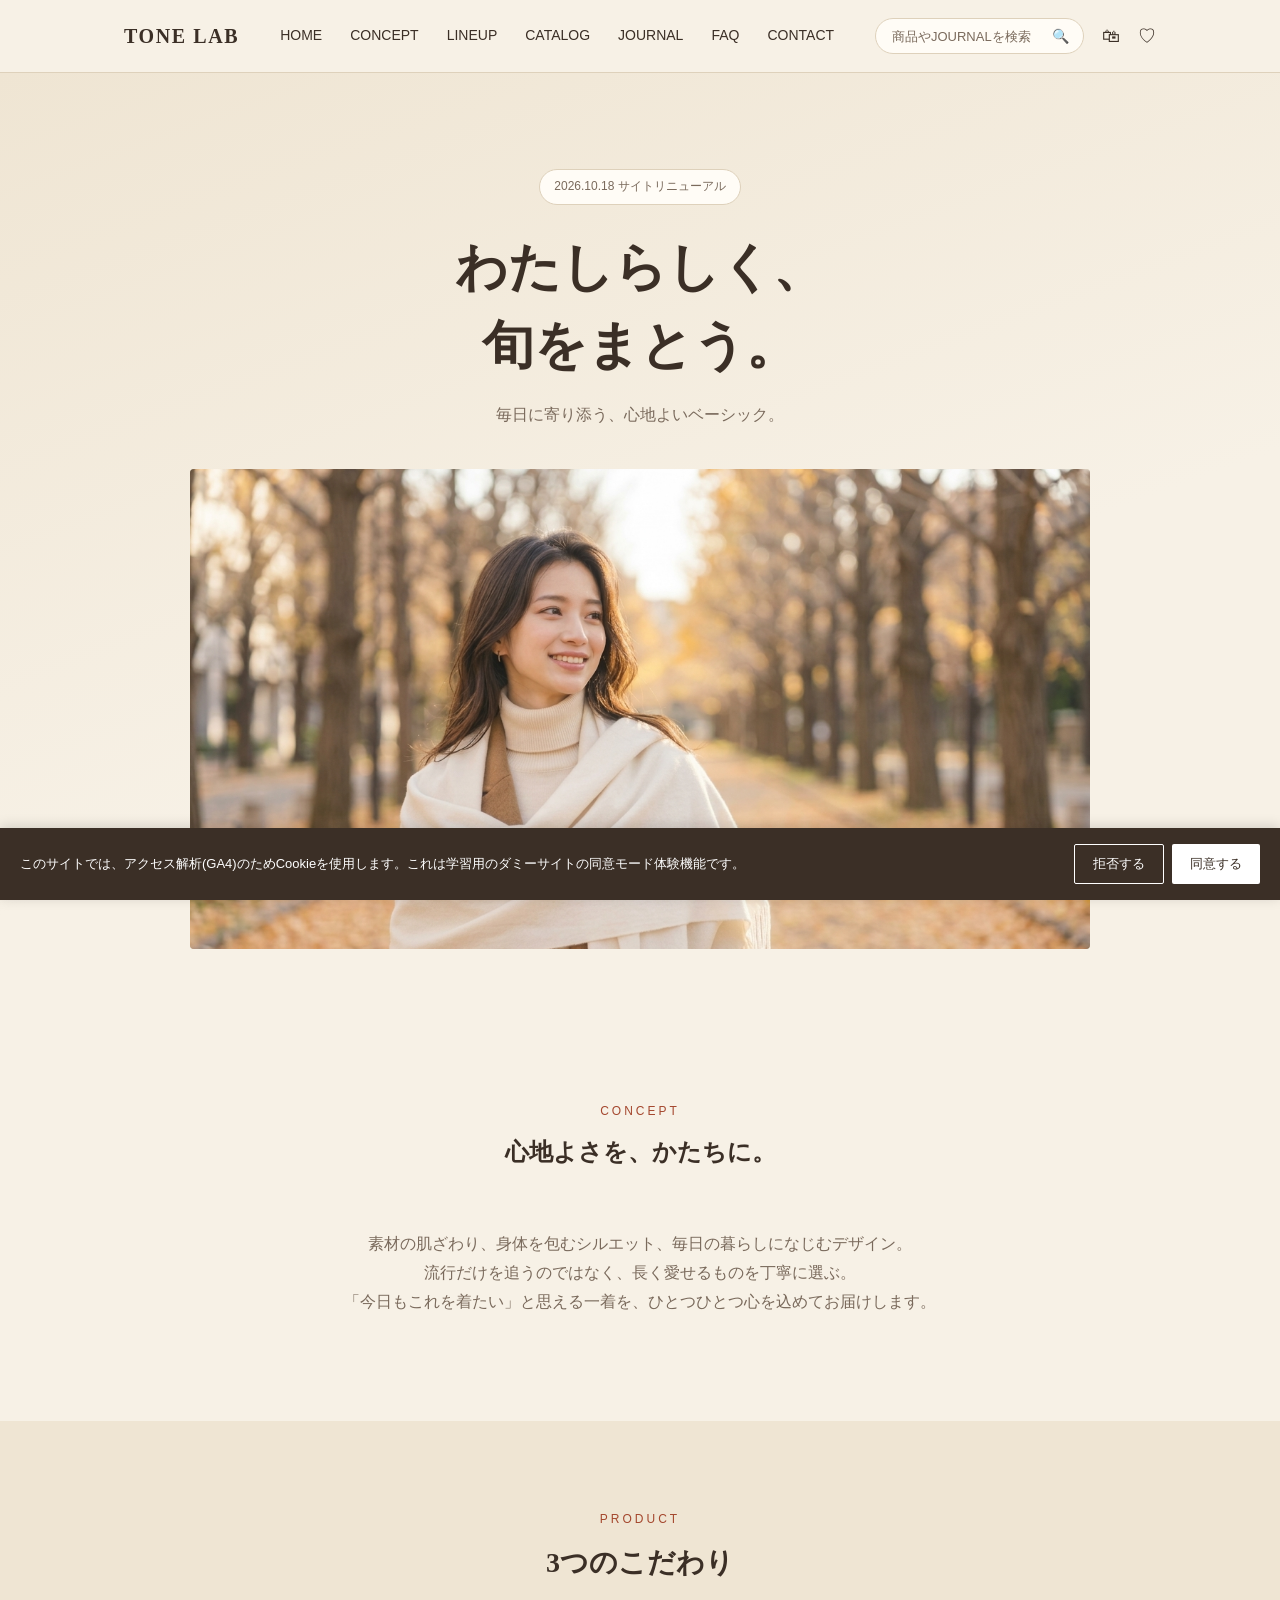
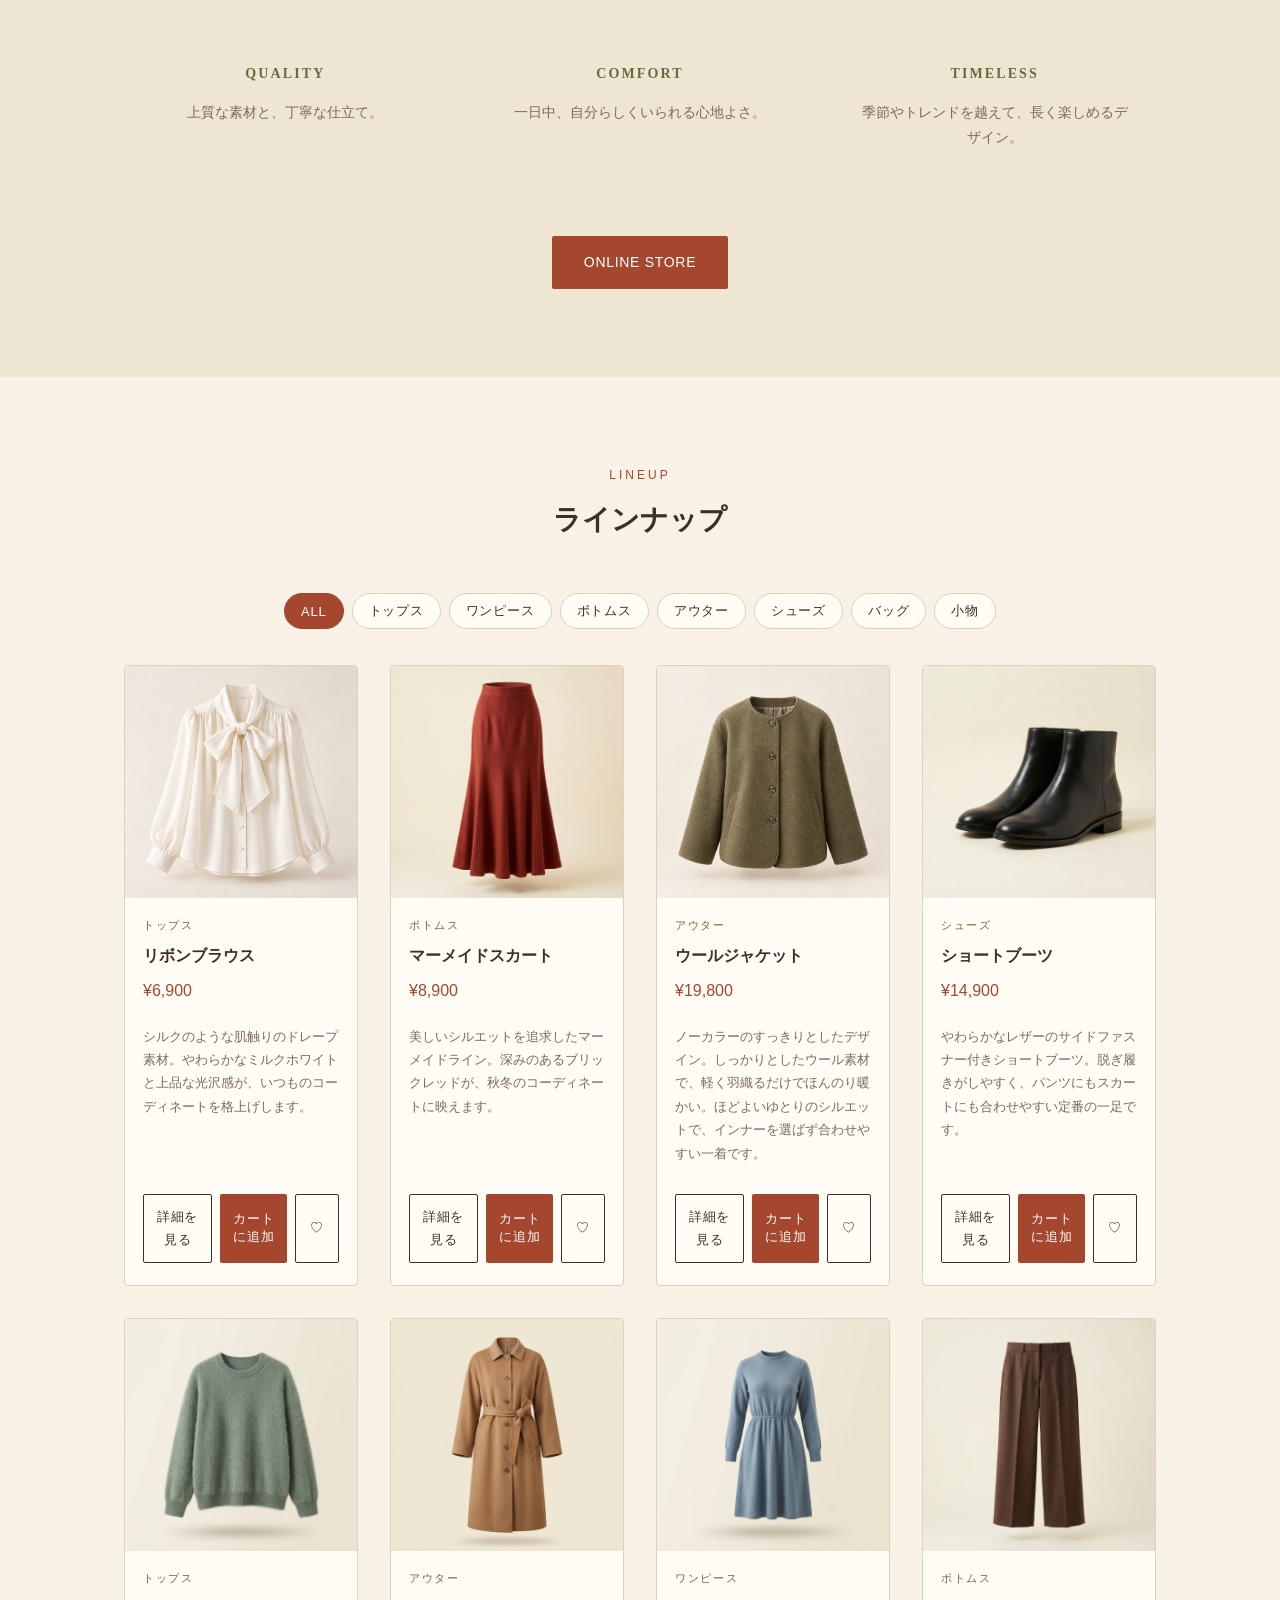
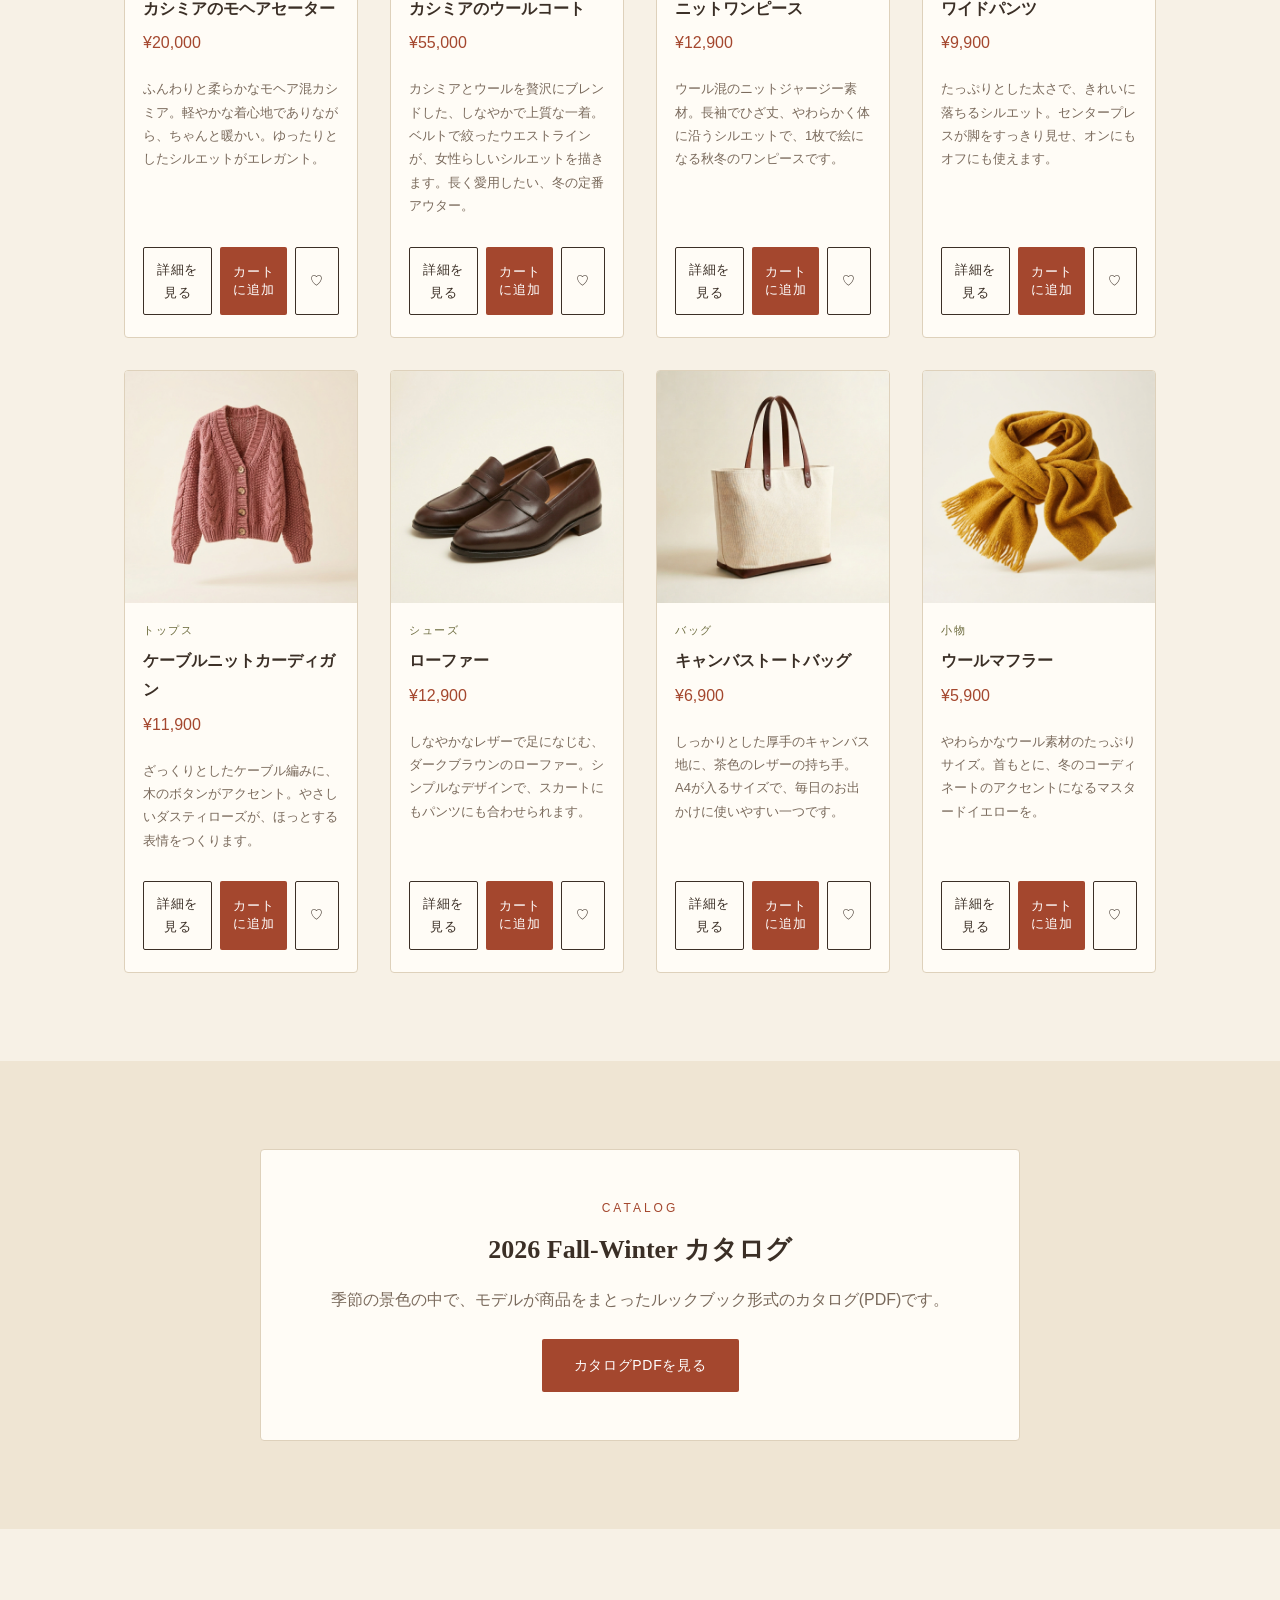
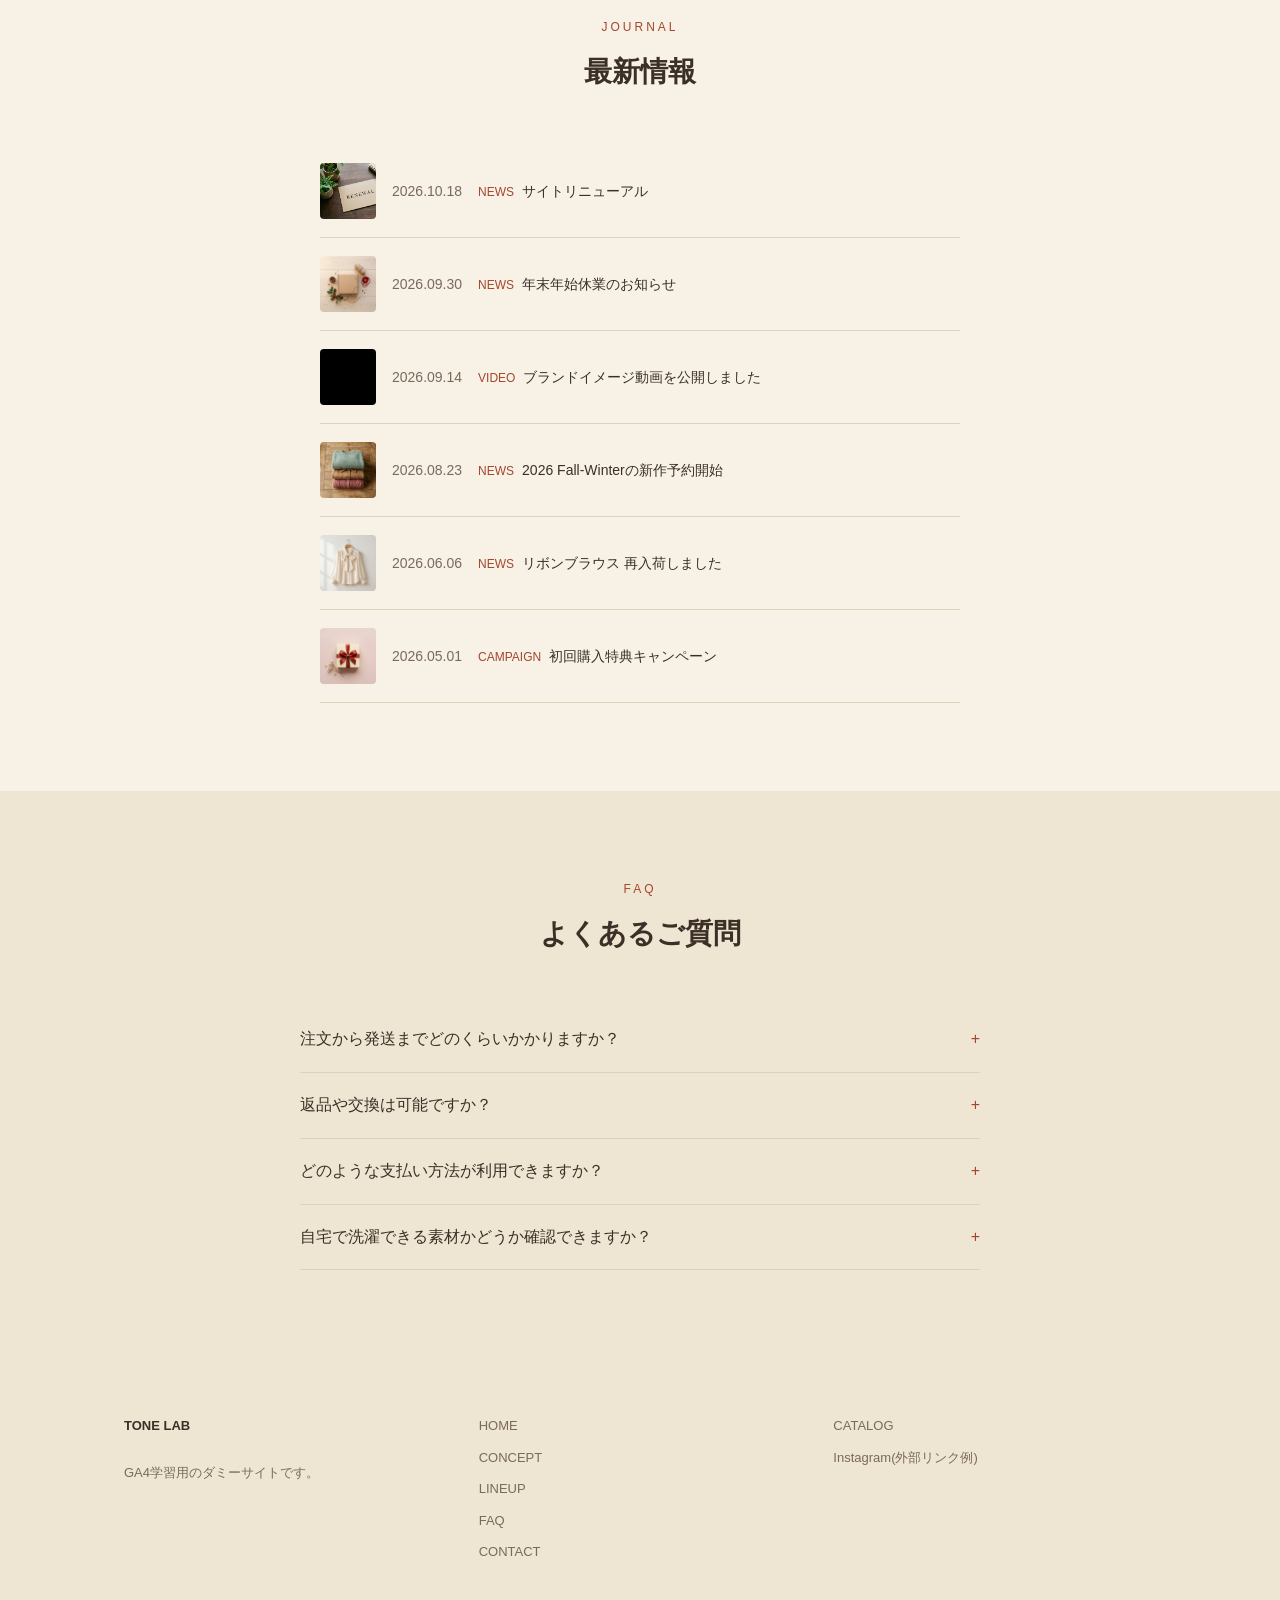
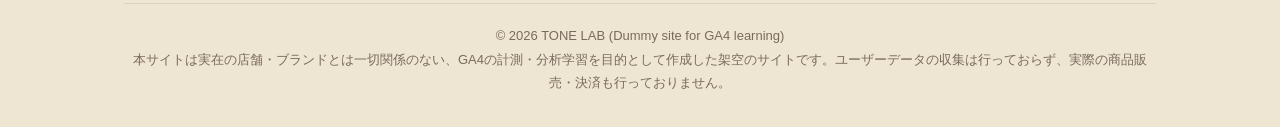
==== commit 895c2956: "Add files via upload" ====
--- a/index.html
+++ b/index.html
@@ -4,7 +4,10 @@
 <meta charset="UTF-8">
 <meta name="viewport" content="width=device-width, initial-scale=1.0">
 <title>TONE LAB - Dummy for GA4</title>
-<link rel="icon" type="image/png" href="assets/images/favicon.png">
+<link rel="icon" type="image/png" sizes="32x32" href="assets/images/favicon-32.png?v=2">
+<link rel="icon" type="image/png" sizes="256x256" href="assets/images/favicon.png?v=2">
+<link rel="shortcut icon" href="favicon.ico?v=2">
+<link rel="apple-touch-icon" href="assets/images/apple-touch-icon.png?v=2">
 <meta name="description" content="GA4の計測・分析練習用に作成したダミーサイトです。">
 <meta name="robots" content="noindex, nofollow">
 <meta http-equiv="Content-Security-Policy" content="default-src 'self'; script-src 'self' 'unsafe-inline' https://www.googletagmanager.com https://tagassistant.google.com; img-src 'self' data: https://www.googletagmanager.com https://*.google-analytics.com https://*.googletagmanager.com https://ssl.gstatic.com https://www.gstatic.com https://i.ytimg.com; style-src 'self' 'unsafe-inline' https://fonts.googleapis.com; font-src https://fonts.gstatic.com; connect-src https://www.googletagmanager.com https://*.google-analytics.com https://*.analytics.google.com https://analytics.google.com; frame-src https://www.googletagmanager.com;">
@@ -284,7 +287,7 @@
   // ---------- Journal一覧(記事データは js/journal.js) ----------
   document.getElementById("journal-list").innerHTML = JOURNAL_POSTS.map(function (post) {
     return '<a class="journal-item" data-journal-id="' + post.id + '" href="journal.html?id=' + post.id + '">' +
-      '<span class="journal-thumb" style="background:' + (post.videoId ? '#000' : post.color) + '"><img src="' + journalThumbUrl(post) + '" alt="" onerror="this.remove()"></span>' +
+      '<span class="journal-thumb" style="background:' + (post.videoId ? '#000' : post.color) + '"><img src="' + journalThumbUrl(post) + '" alt="" style="object-position:' + (post.thumbPos || '50% 50%') + '" onerror="this.remove()"></span>' +
       '<span class="journal-date">' + post.date + '</span>' +
       '<span><span class="journal-tag">' + post.tag + '</span>' + post.title + '</span>' +
     '</a>';
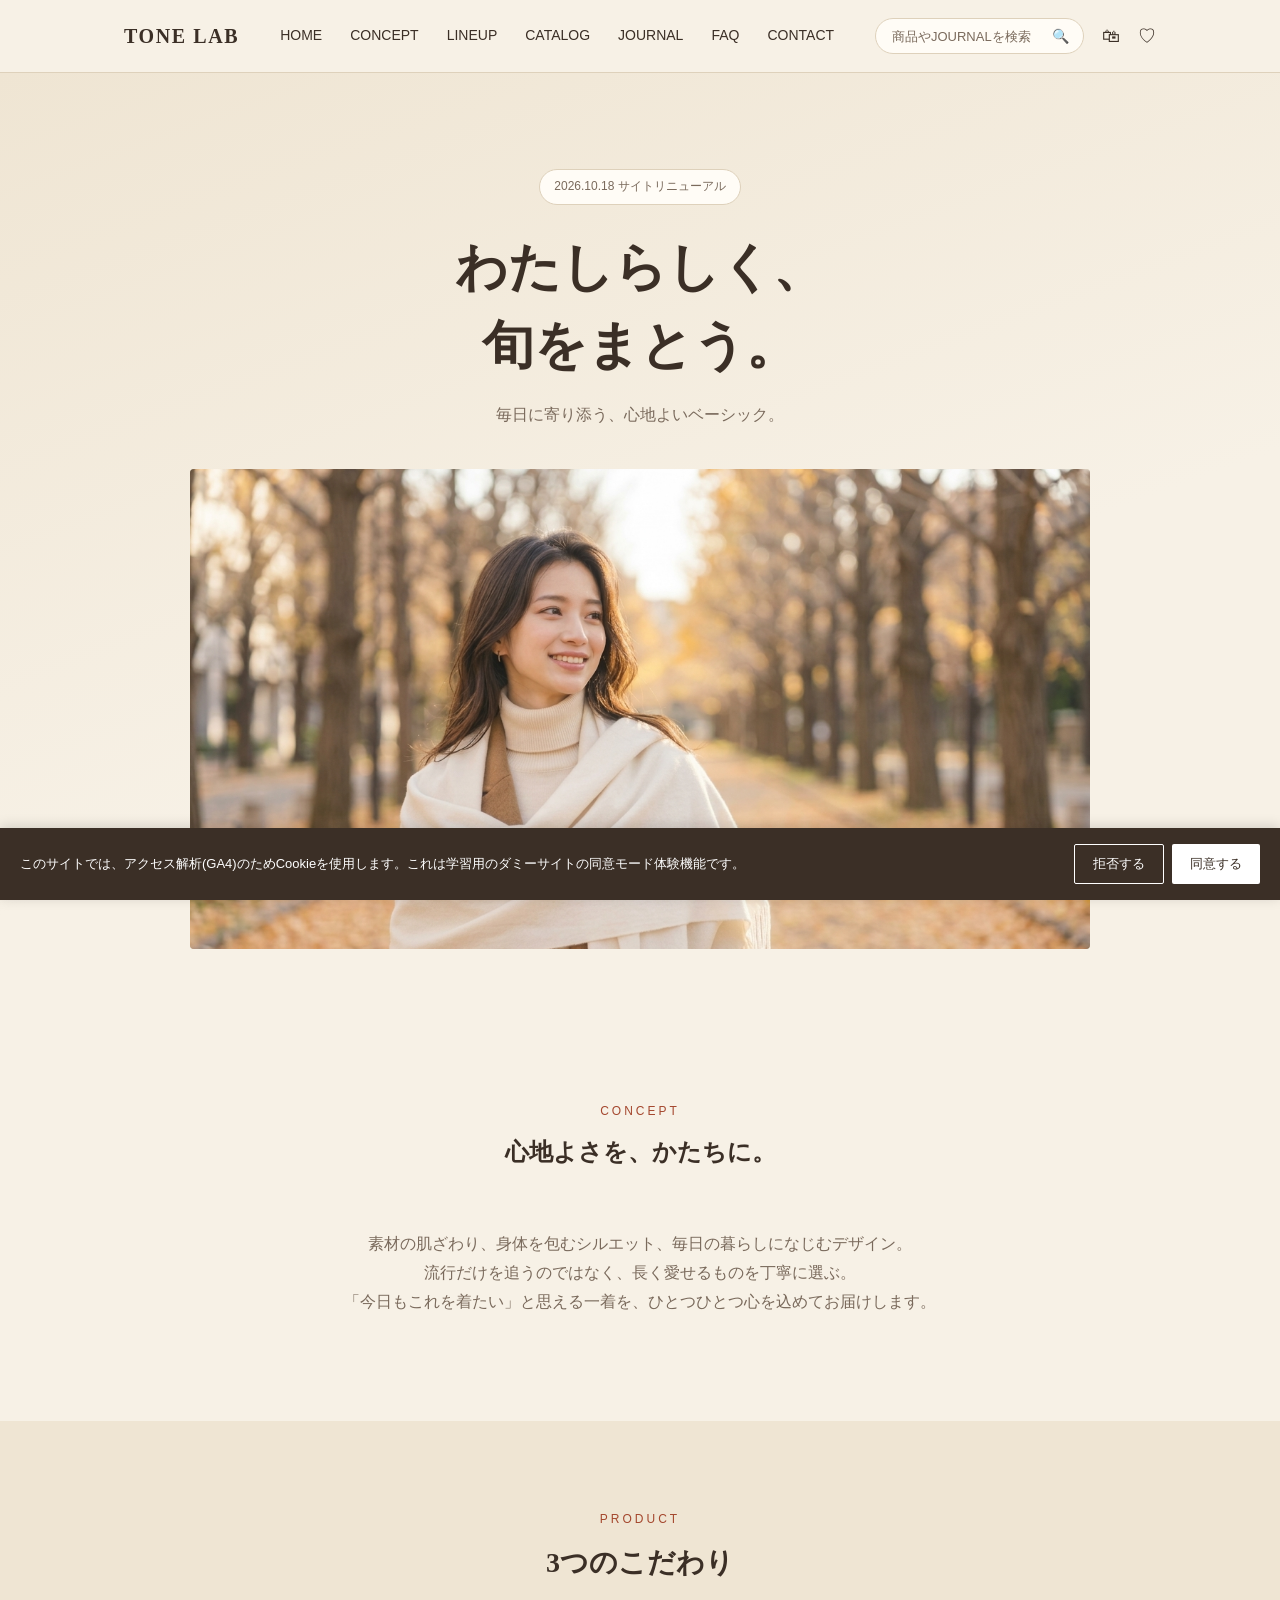
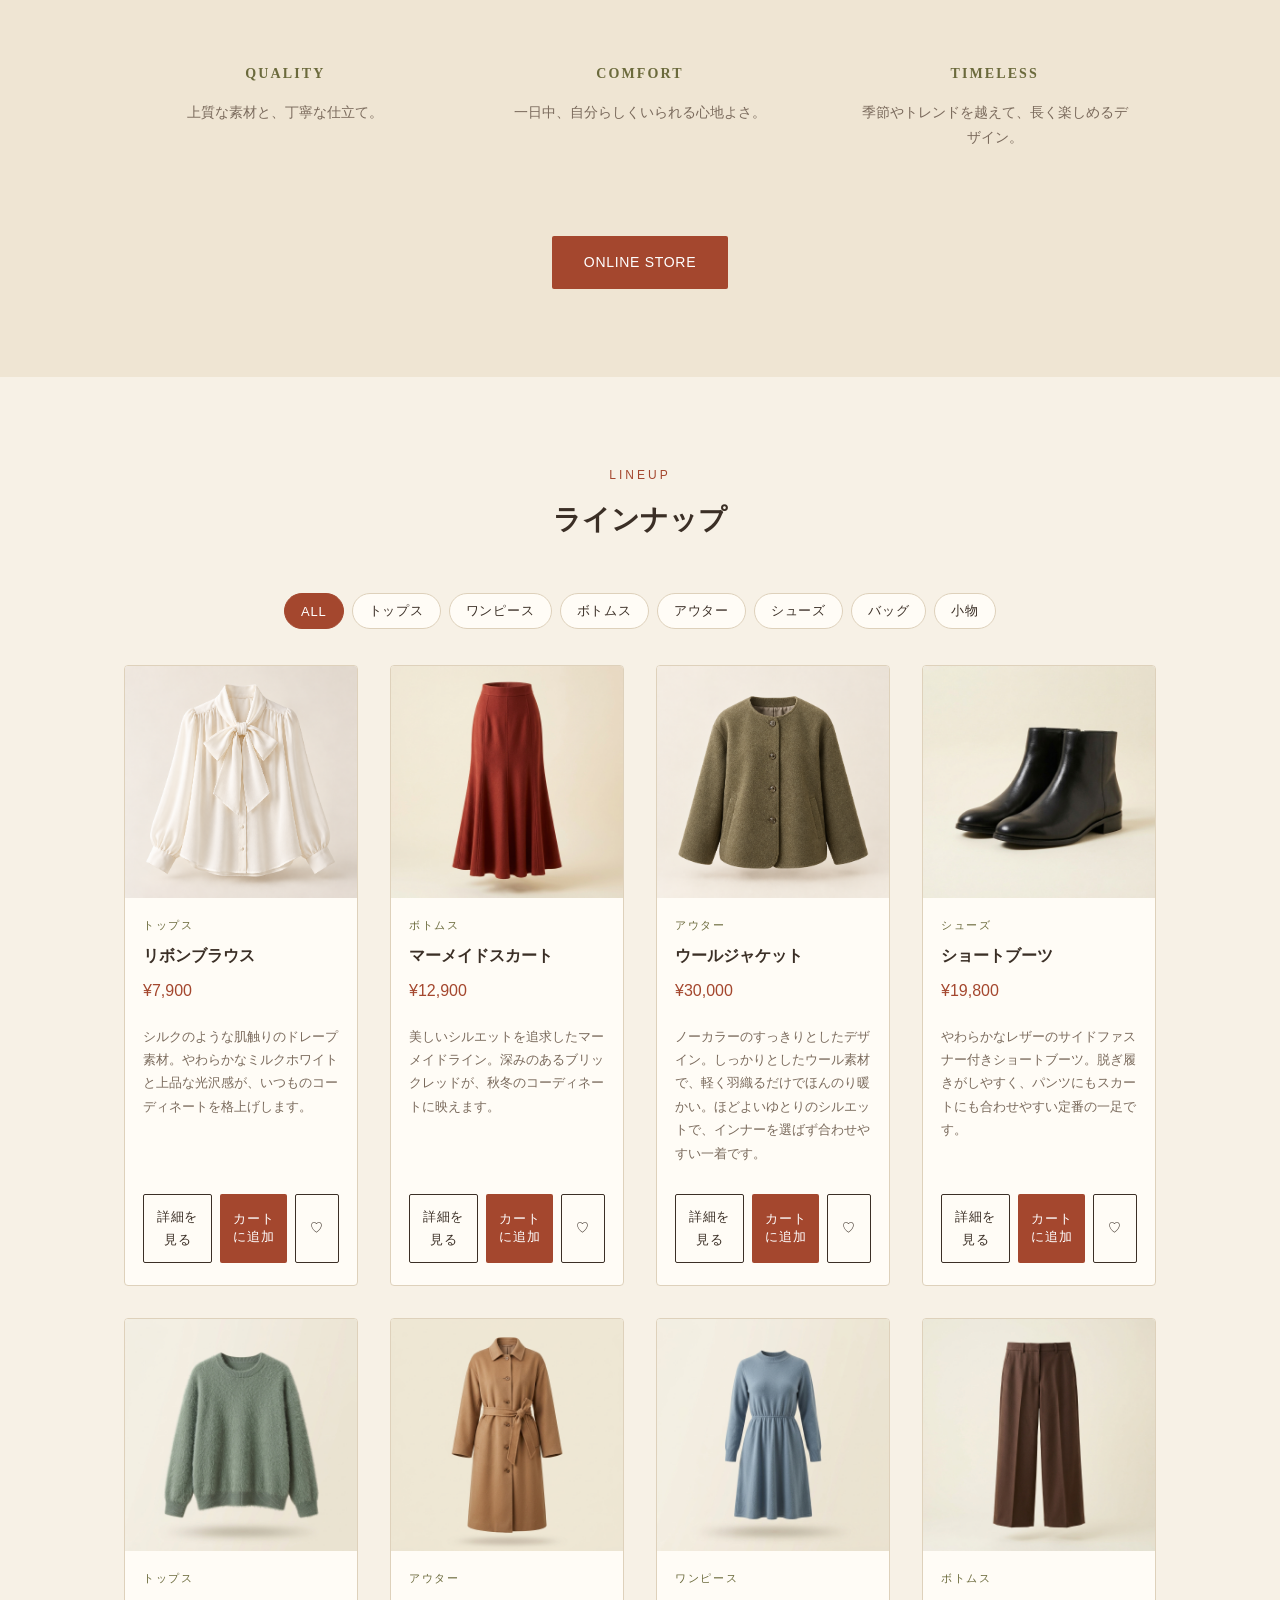
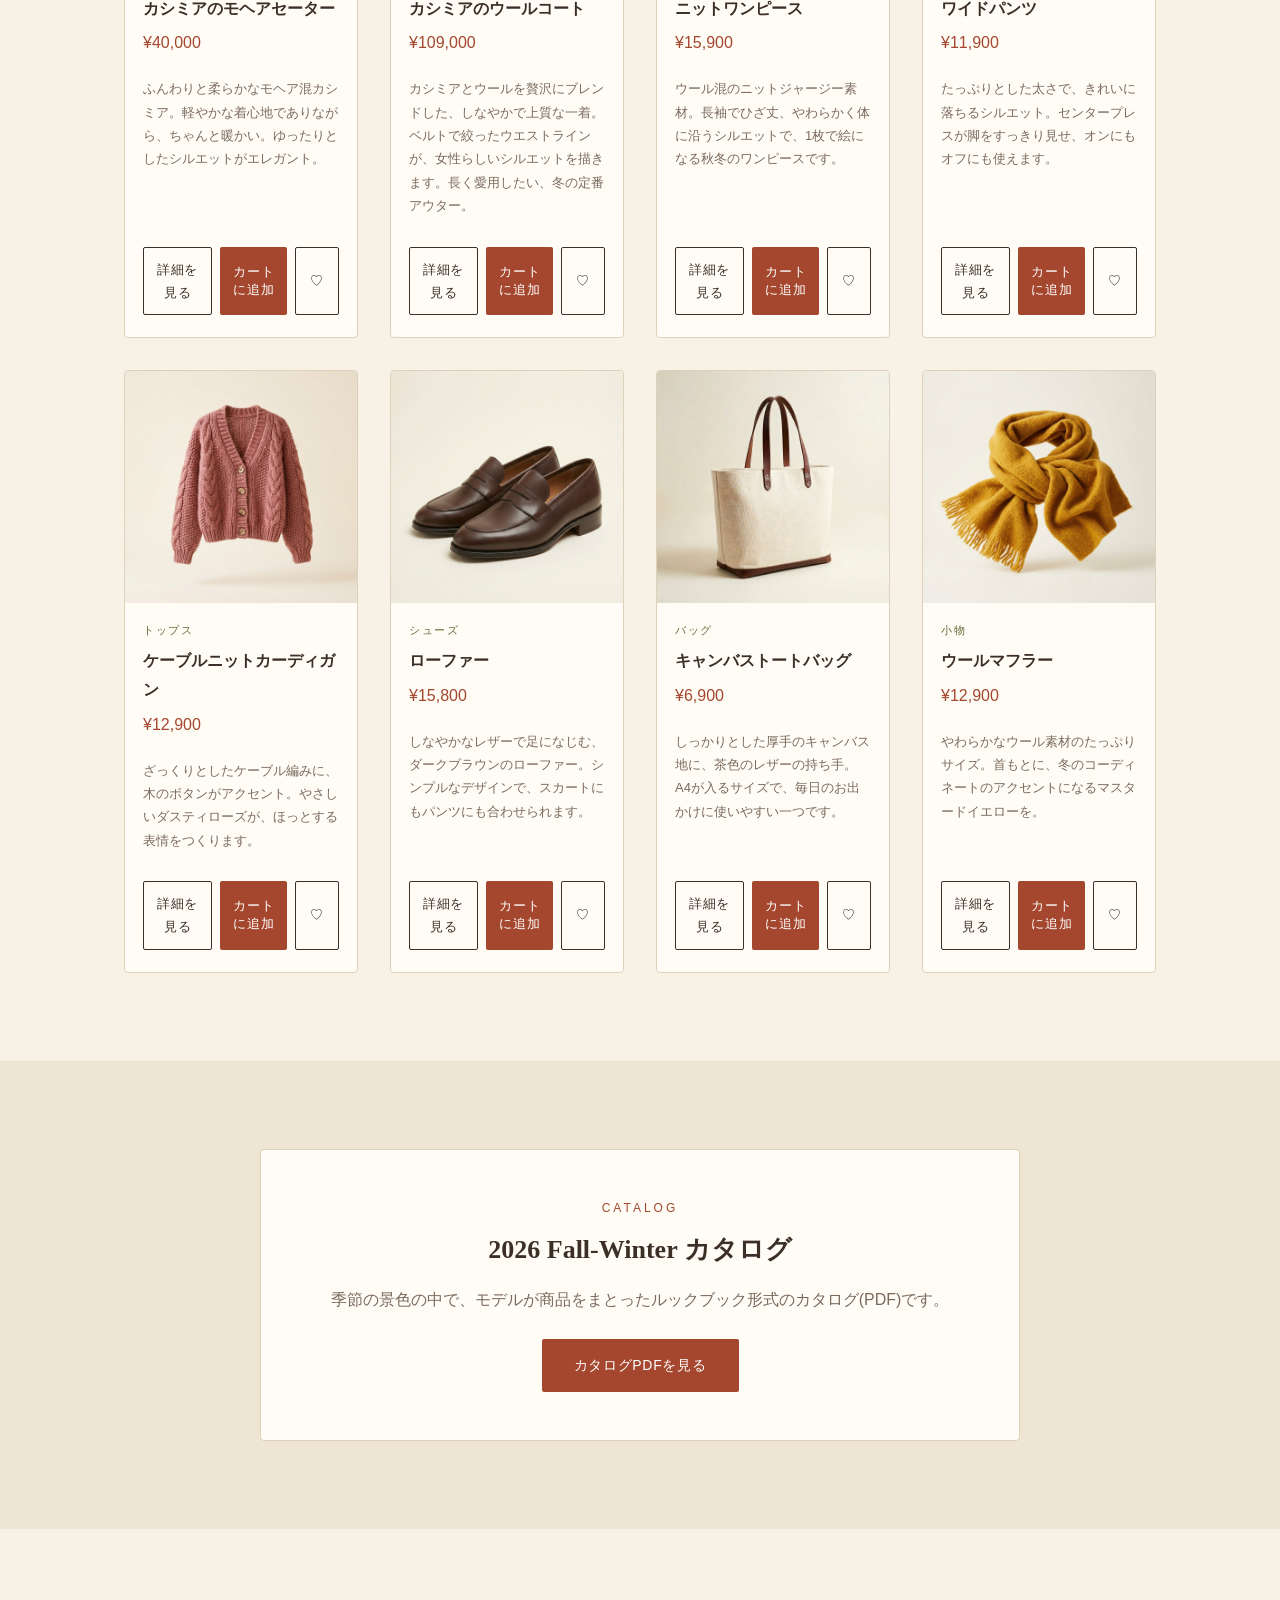
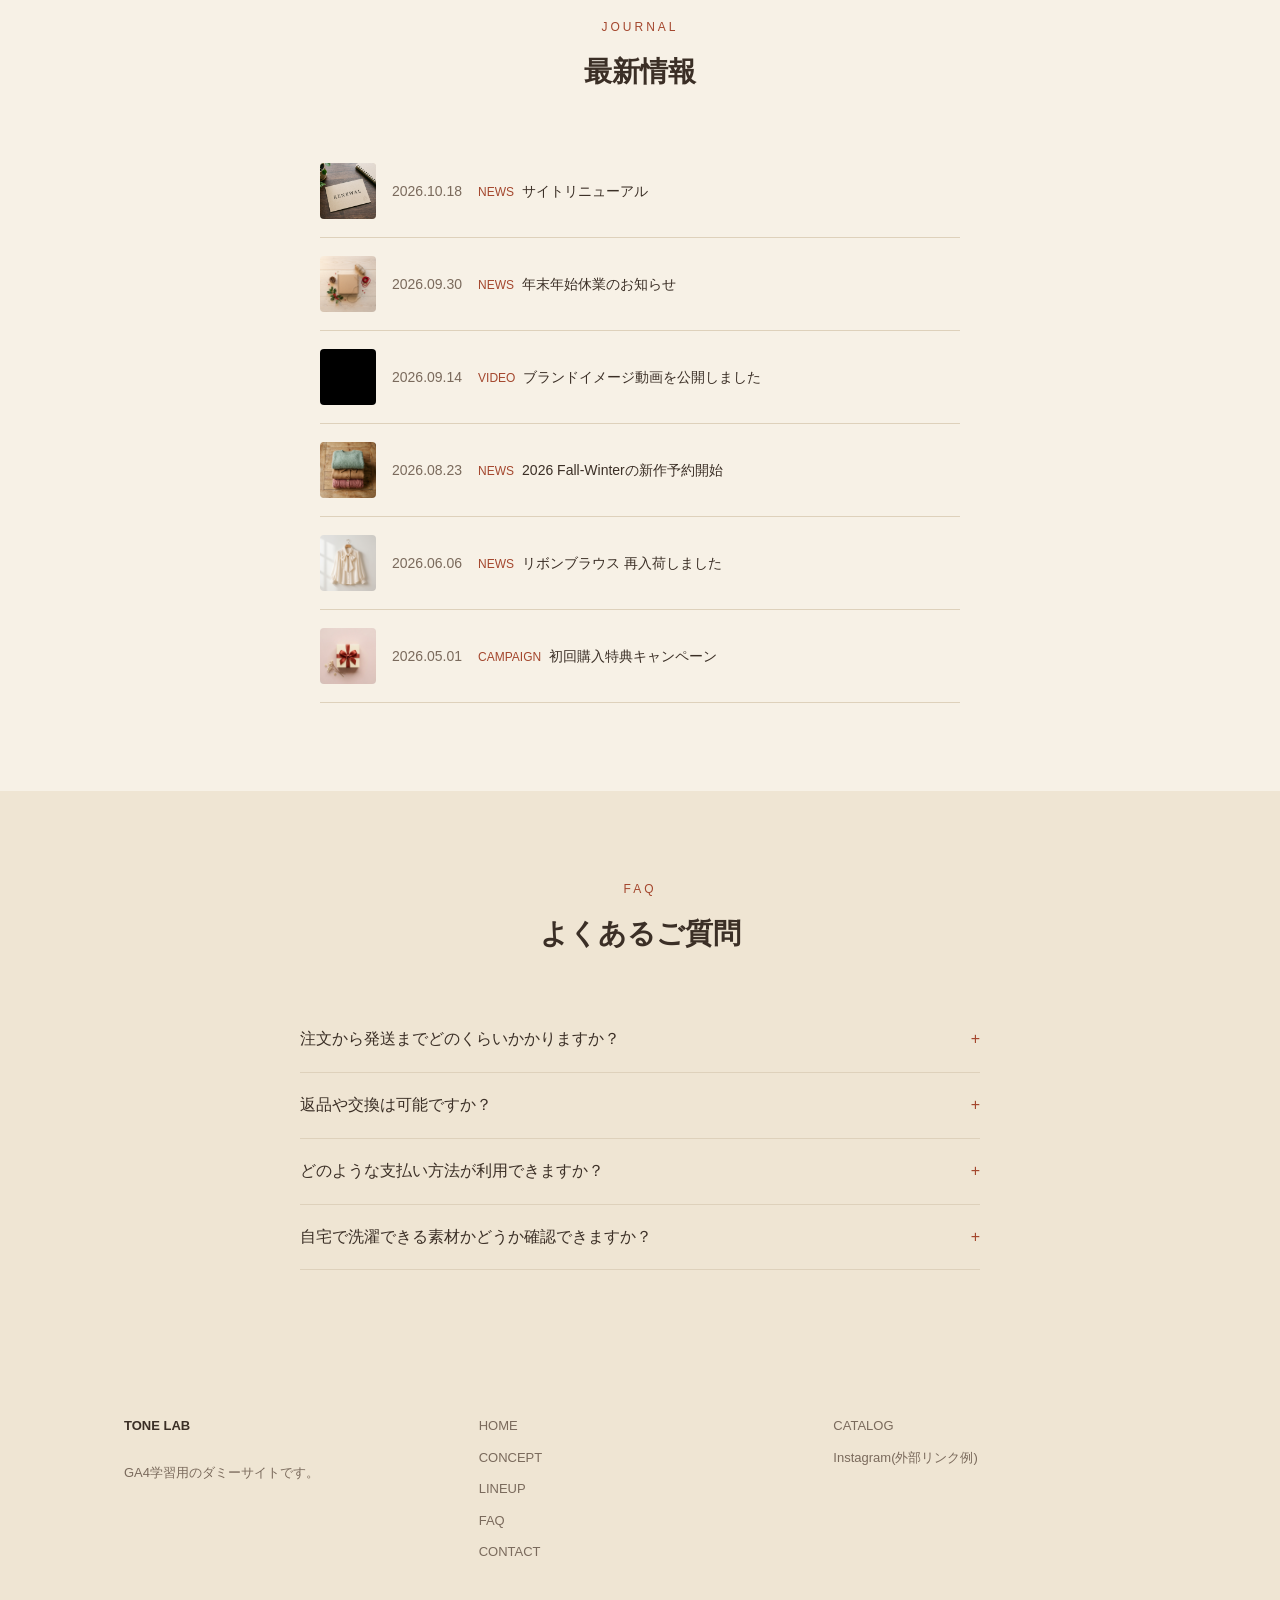
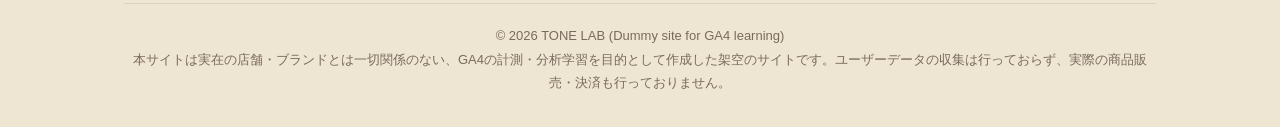
==== commit 84d34fc6: "Add files via upload" ====
--- a/index.html
+++ b/index.html
@@ -10,7 +10,7 @@
 <link rel="apple-touch-icon" href="assets/images/apple-touch-icon.png?v=2">
 <meta name="description" content="GA4の計測・分析練習用に作成したダミーサイトです。">
 <meta name="robots" content="noindex, nofollow">
-<meta http-equiv="Content-Security-Policy" content="default-src 'self'; script-src 'self' 'unsafe-inline' https://www.googletagmanager.com https://tagassistant.google.com; img-src 'self' data: https://www.googletagmanager.com https://*.google-analytics.com https://*.googletagmanager.com https://ssl.gstatic.com https://www.gstatic.com https://i.ytimg.com; style-src 'self' 'unsafe-inline' https://fonts.googleapis.com; font-src https://fonts.gstatic.com; connect-src https://www.googletagmanager.com https://*.google-analytics.com https://*.analytics.google.com https://analytics.google.com; frame-src https://www.googletagmanager.com;">
+<meta http-equiv="Content-Security-Policy" content="default-src 'self'; script-src 'self' 'unsafe-inline' https://www.googletagmanager.com https://tagassistant.google.com; img-src 'self' data: https://www.googletagmanager.com https://*.google-analytics.com https://*.googletagmanager.com https://ssl.gstatic.com https://www.gstatic.com https://www.google.com https://www.google.co.jp https://i.ytimg.com; style-src 'self' 'unsafe-inline' https://fonts.googleapis.com; font-src https://fonts.gstatic.com; connect-src https://www.googletagmanager.com https://*.google-analytics.com https://*.analytics.google.com https://analytics.google.com https://stats.g.doubleclick.net; frame-src https://www.googletagmanager.com;">
 <link rel="stylesheet" href="css/style.css">
 
 <!-- ▼▼ 計測: Googleタグマネージャー (GTM-KVGTX6H4) ▼▼
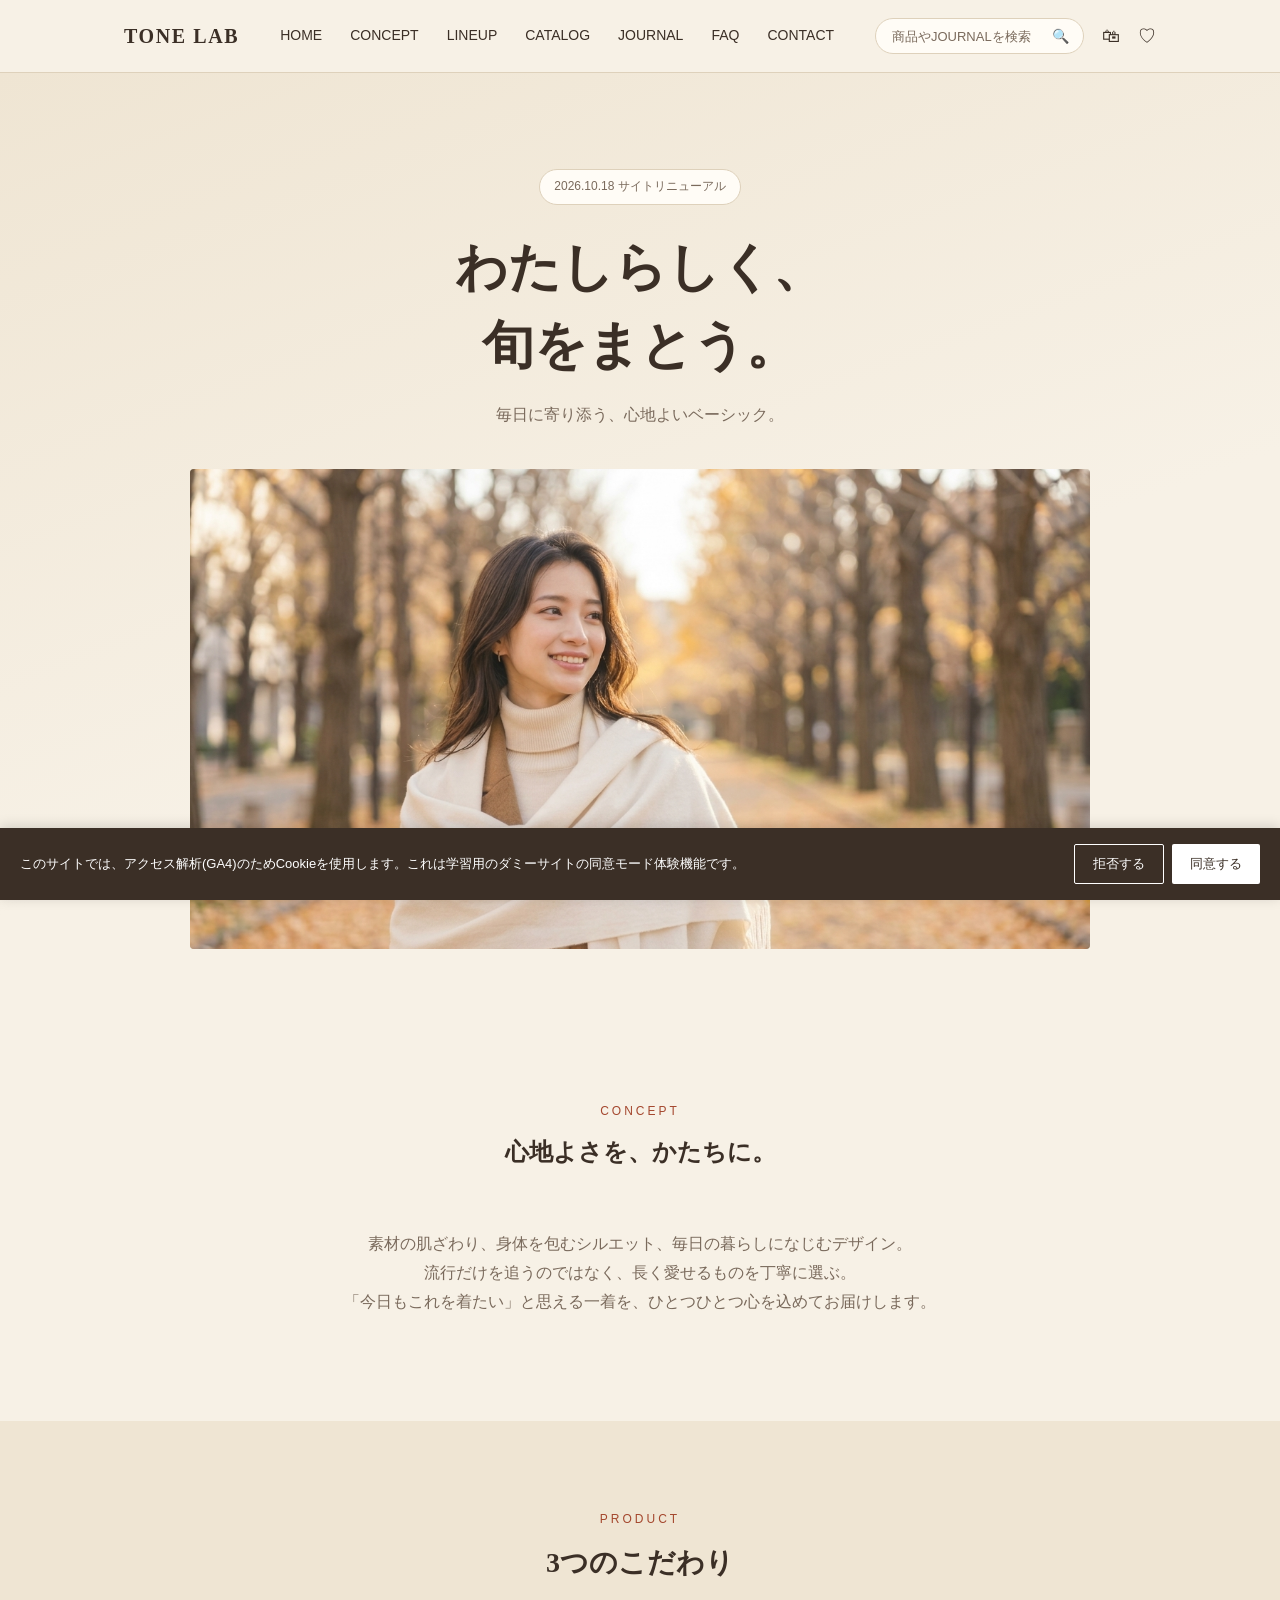
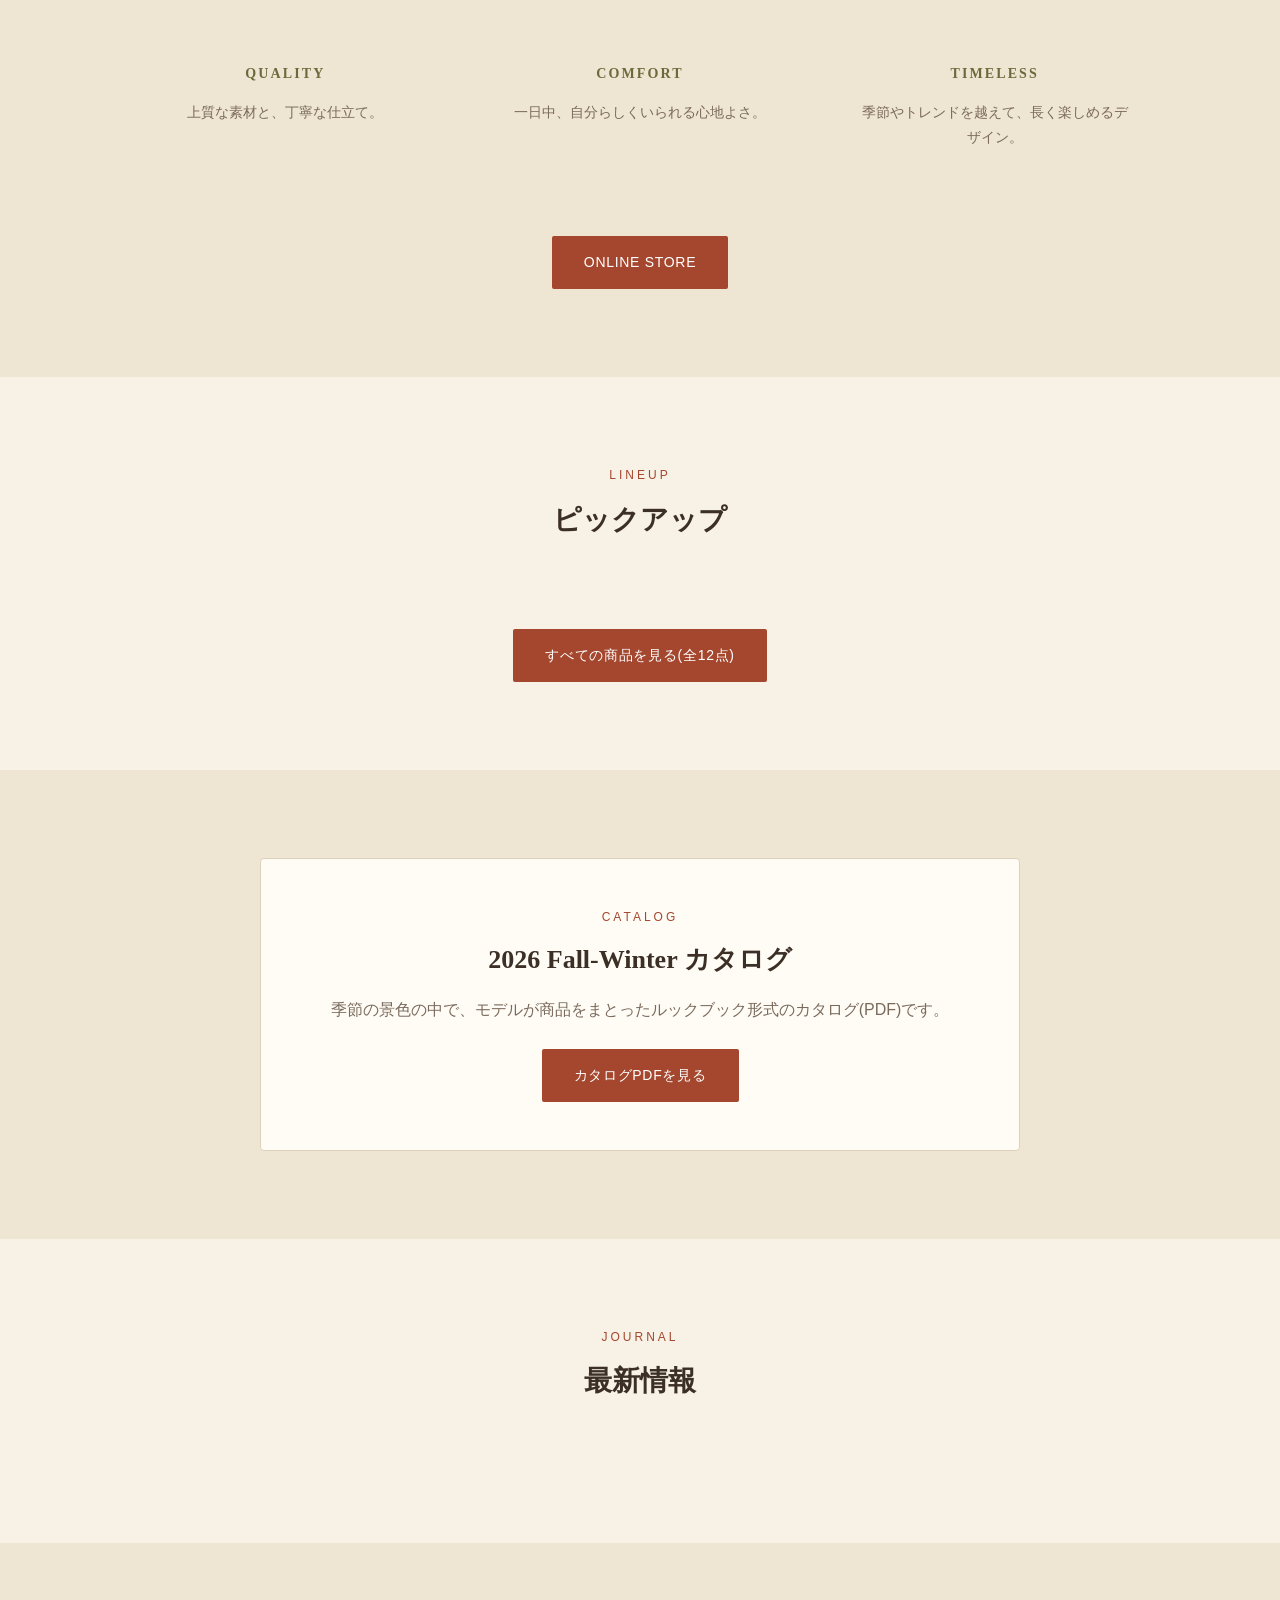
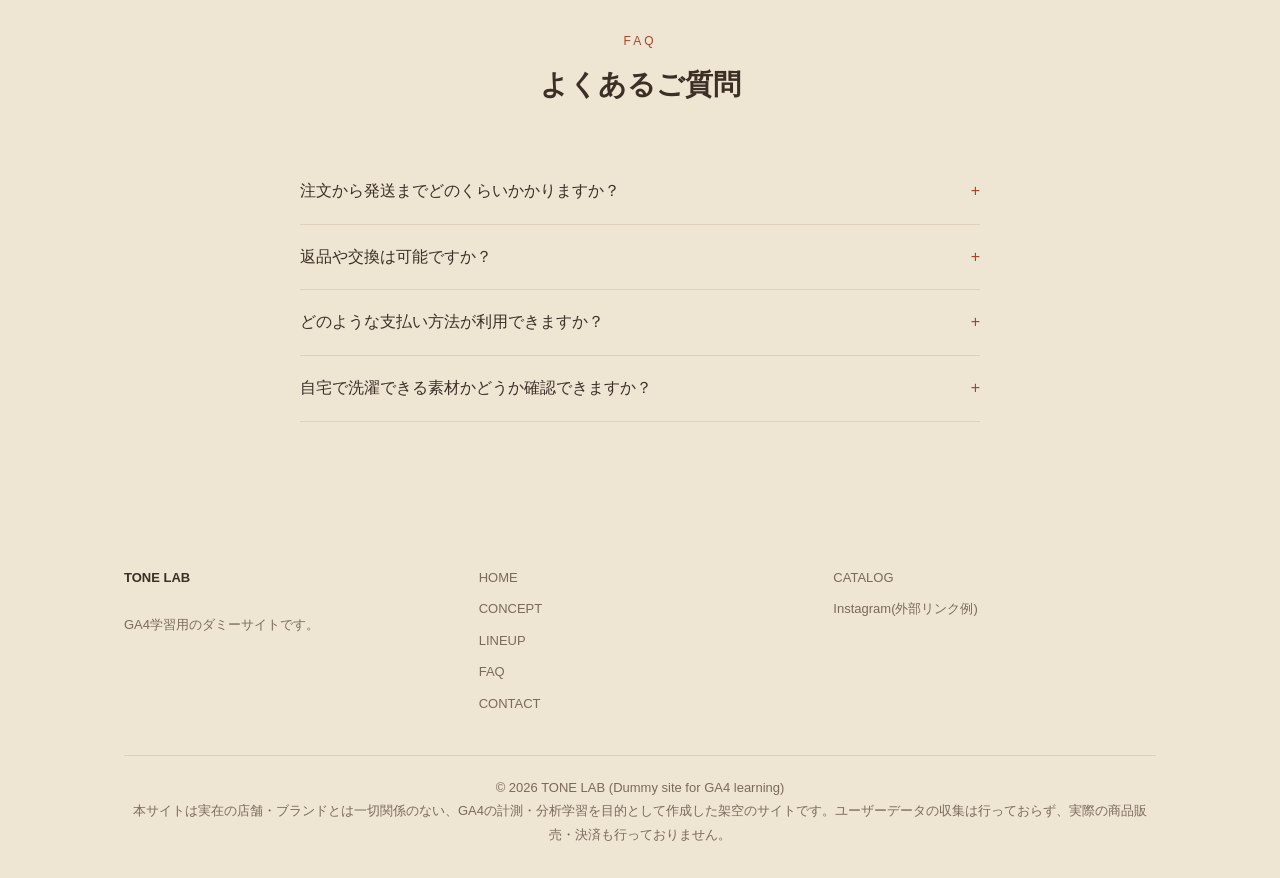
==== commit e7735f7b: "Add files via upload" ====
--- a/index.html
+++ b/index.html
@@ -57,7 +57,7 @@
     <nav class="main-nav">
       <a href="index.html">HOME</a>
       <a href="index.html#concept">CONCEPT</a>
-      <a href="index.html#lineup">LINEUP</a>
+      <a href="products.html">LINEUP</a>
       <a href="assets/pdf/catalog.pdf">CATALOG</a>
       <a href="index.html#journal">JOURNAL</a>
       <a href="index.html#faq">FAQ</a>
@@ -79,7 +79,7 @@
     <a href="index.html">HOME</a>
     <a href="index.html#journal">JOURNAL</a>
     <a href="wishlist.html">お気に入り</a>
-    <a href="index.html#lineup">LINEUP</a>
+    <a href="products.html">LINEUP</a>
     <a href="assets/pdf/catalog.pdf">CATALOG</a>
     <a href="index.html#concept">CONCEPT</a>
     <a href="index.html#faq">FAQ</a>
@@ -131,10 +131,10 @@
   <div class="container">
     <div class="section-head">
       <span class="eyebrow">LINEUP</span>
-      <h2>ラインナップ</h2>
-    </div>
-    <div class="cat-filter" id="cat-filter" role="group" aria-label="カテゴリで絞り込む"></div>
+      <h2>ピックアップ</h2>
+    </div>
     <div class="product-grid" id="lineup-grid"></div>
+    <div class="center" style="margin-top:36px"><a href="products.html" class="btn" id="all-products-link">すべての商品を見る(全12点)</a></div>
   </div>
 </section>
 
@@ -185,7 +185,7 @@
       <div>
         <a href="index.html">HOME</a>
         <a href="index.html#concept">CONCEPT</a>
-        <a href="index.html#lineup">LINEUP</a>
+        <a href="products.html">LINEUP</a>
         <a href="index.html#faq">FAQ</a>
         <a href="contact.html">CONTACT</a>
       </div>
@@ -206,82 +206,16 @@
 <script src="js/cart.js"></script>
 <script src="js/wishlist.js"></script>
 <script src="js/analytics.js"></script>
+<script src="js/lineup.js"></script>
 <script src="js/consent.js"></script>
 <script src="js/main.js"></script>
 <script>
-  const LIST_NAME = "トップページ ラインナップ";
-  const grid = document.getElementById("lineup-grid");
-  const filterEl = document.getElementById("cat-filter");
-  let currentCategory = "ALL";
-
-  function listNameFor(cat) {
-    return cat === "ALL" ? LIST_NAME : LIST_NAME + "(" + cat + ")";
-  }
-
-  // ---------- カテゴリ絞り込みボタン ----------
-  filterEl.innerHTML = ["ALL"].concat(PRODUCT_CATEGORIES).map(function (c) {
-    return '<button type="button" data-cat="' + c + '">' + c + '</button>';
-  }).join("");
-
-  // ---------- ラインナップ描画 + view_item_list ----------
-  function renderGrid(cat) {
-    currentCategory = cat;
-    const items = cat === "ALL" ? PRODUCTS : PRODUCTS.filter(function (p) { return p.category === cat; });
-    grid.innerHTML = items.map(function (p) {
-      return '<div class="product-card">' +
-        '<div class="product-thumb" style="background:' + p.color + '"><img src="' + p.image + '" alt="' + p.name + '" onerror="this.remove()"></div>' +
-        '<div class="product-body">' +
-          '<span class="product-cat">' + p.category + '</span>' +
-          '<h3>' + p.name + '</h3>' +
-          '<div class="product-price">¥' + p.price.toLocaleString() + '</div>' +
-          '<p class="product-desc">' + p.desc + '</p>' +
-          '<div class="product-actions">' +
-            '<a class="btn-outline btn" href="product.html?id=' + p.id + '" data-view-detail="' + p.id + '">詳細を見る</a>' +
-            '<button class="btn" data-quick-add="' + p.id + '">カートに追加</button>' +
-            '<button class="btn-outline btn" data-quick-wish="' + p.id + '" style="flex:0 0 auto; padding:10px 14px">' + (isInWishlist(p.id) ? '♥' : '♡') + '</button>' +
-          '</div>' +
-        '</div>' +
-      '</div>';
-    }).join("");
-    filterEl.querySelectorAll("button").forEach(function (b) {
-      b.classList.toggle("is-active", b.getAttribute("data-cat") === cat);
-    });
-    trackViewItemList(items, listNameFor(cat));
-  }
-
-  filterEl.addEventListener("click", function (e) {
-    const btn = e.target.closest("button[data-cat]");
-    if (!btn) return;
-    const cat = btn.getAttribute("data-cat");
-    if (cat === currentCategory) return;
-    sendEvent("filter_select", { filter_name: "category", filter_value: cat });
-    renderGrid(cat);
-  });
-
-  renderGrid("ALL");
-
-  grid.addEventListener("click", function (e) {
-    const detailLink = e.target.closest("[data-view-detail]");
-    if (detailLink) {
-      const p = getProductById(detailLink.getAttribute("data-view-detail"));
-      trackSelectItem(p, listNameFor(currentCategory));
-    }
-    const quickAdd = e.target.closest("[data-quick-add]");
-    if (quickAdd) {
-      const p = getProductById(quickAdd.getAttribute("data-quick-add"));
-      const variant = p.colors[0] + " / " + p.sizes[Math.min(1, p.sizes.length - 1)];
-      addToCart(p, 1, variant);
-      trackAddToCart(p, 1, variant);
-      quickAdd.textContent = "追加しました";
-      setTimeout(function () { quickAdd.textContent = "カートに追加"; }, 1200);
-    }
-    const quickWish = e.target.closest("[data-quick-wish]");
-    if (quickWish) {
-      const p = getProductById(quickWish.getAttribute("data-quick-wish"));
-      const added = toggleWishlist(p);
-      if (added) trackAddToWishlist(p);
-      quickWish.textContent = added ? "♥" : "♡";
-    }
+  // ---------- トップに出すピックアップ商品(全商品は products.html) ----------
+  const FEATURED_IDS = ["6", "7", "5", "2", "4", "1"];
+  initProductGrid({
+    gridId: "lineup-grid",
+    listName: "トップページ ピックアップ",
+    products: FEATURED_IDS.map(getProductById)
   });
 
   // ---------- Journal一覧(記事データは js/journal.js) ----------
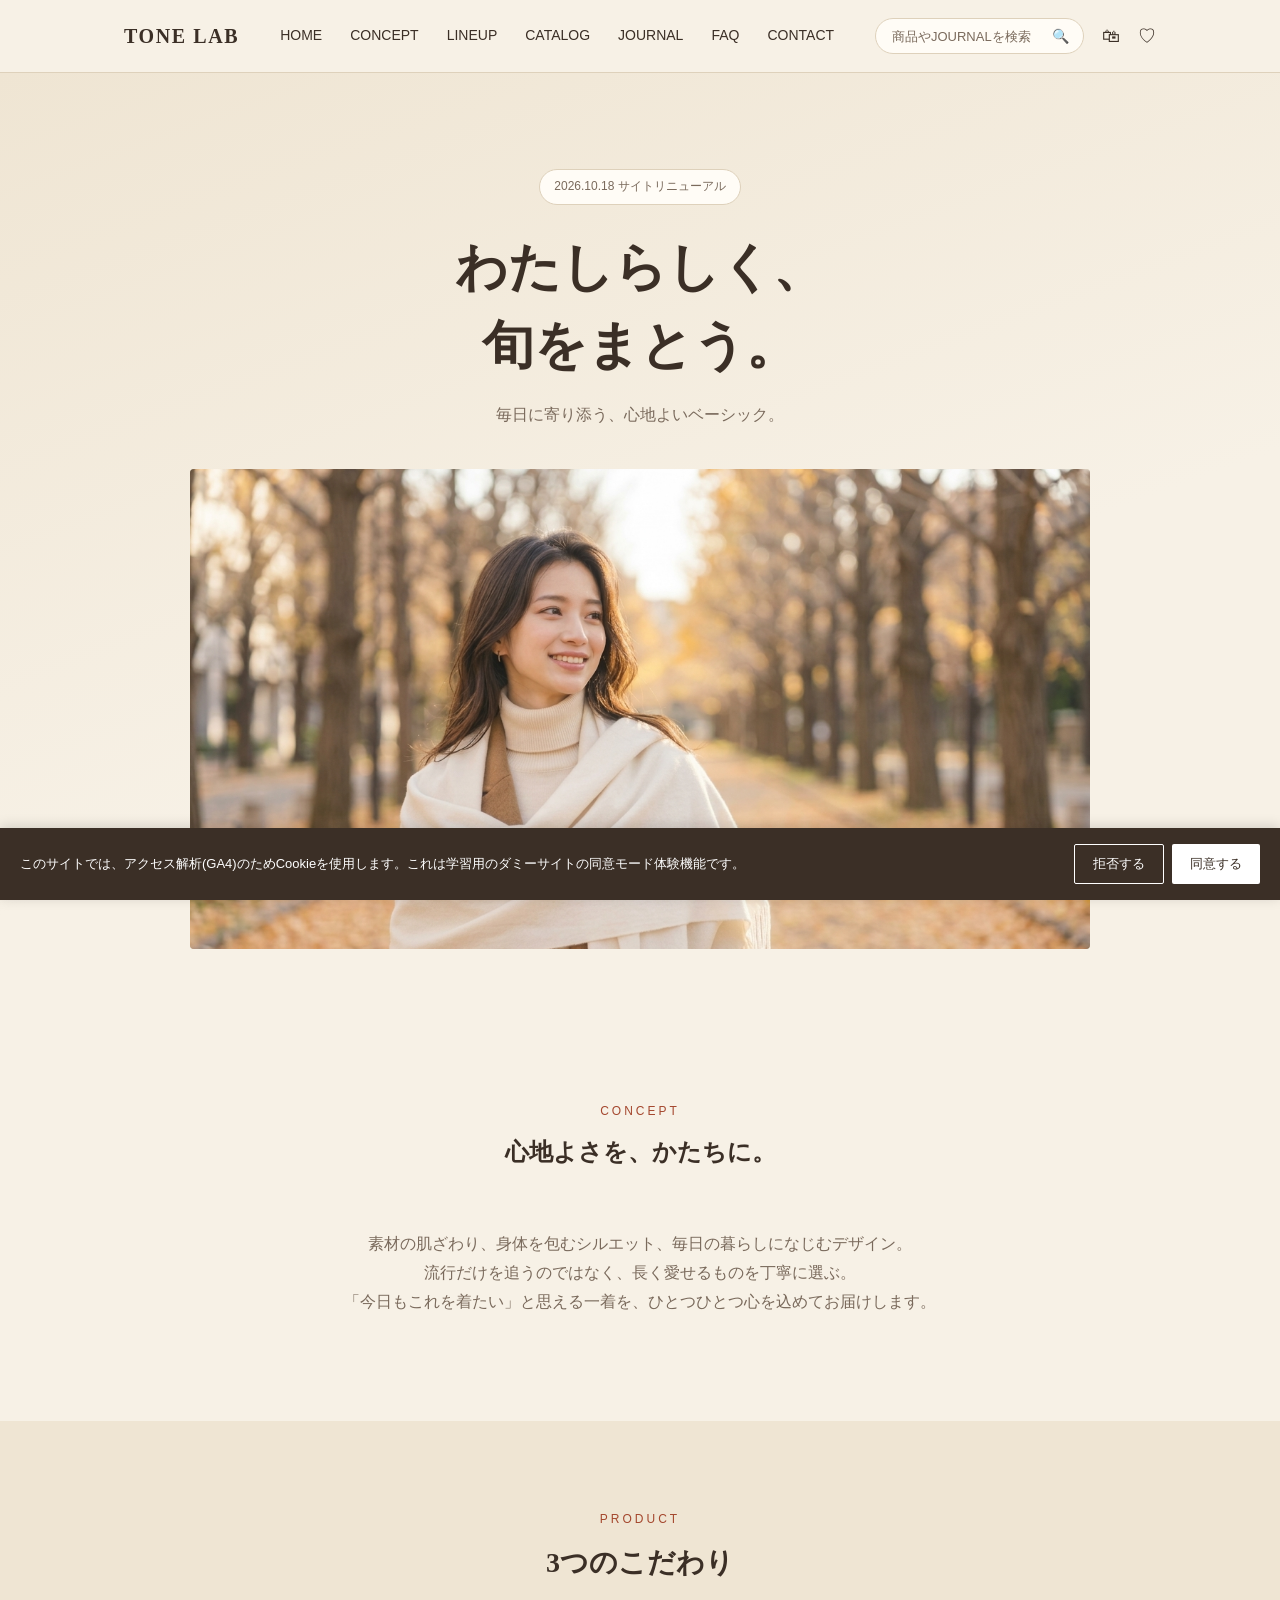
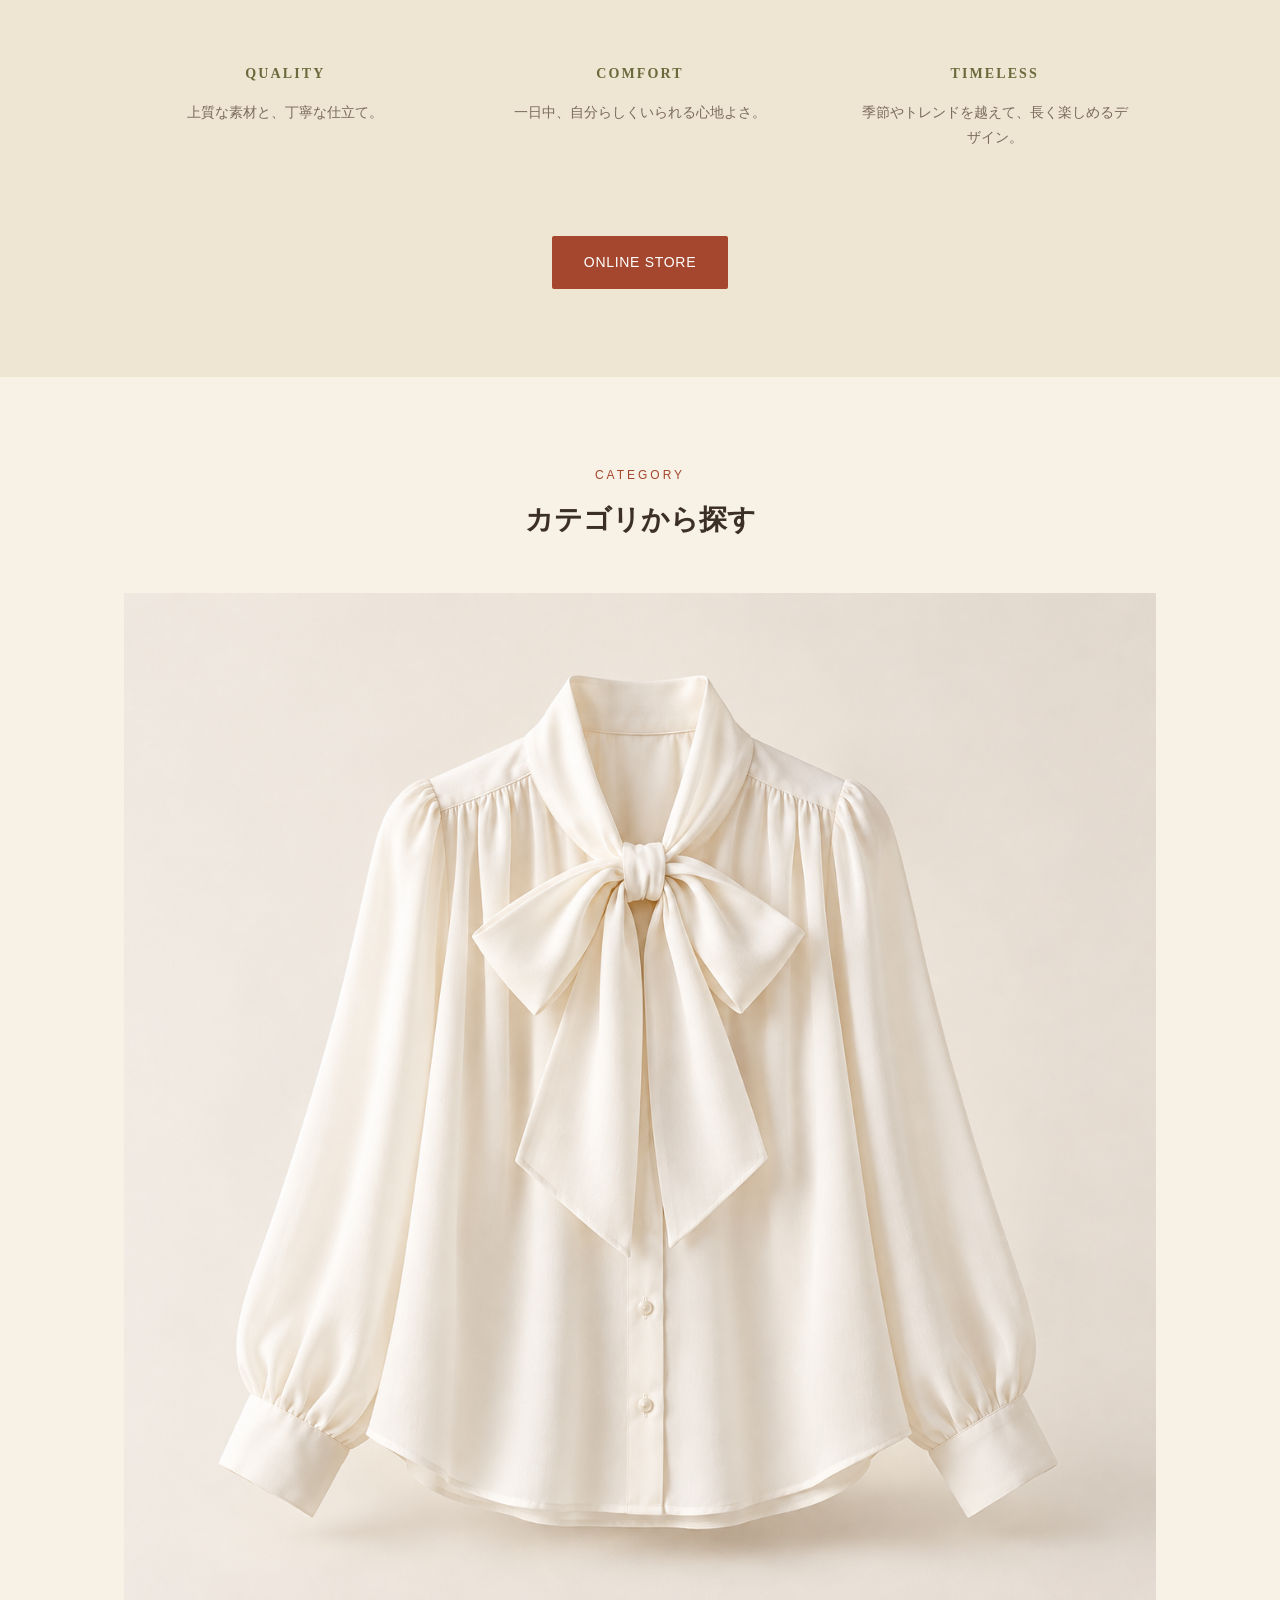
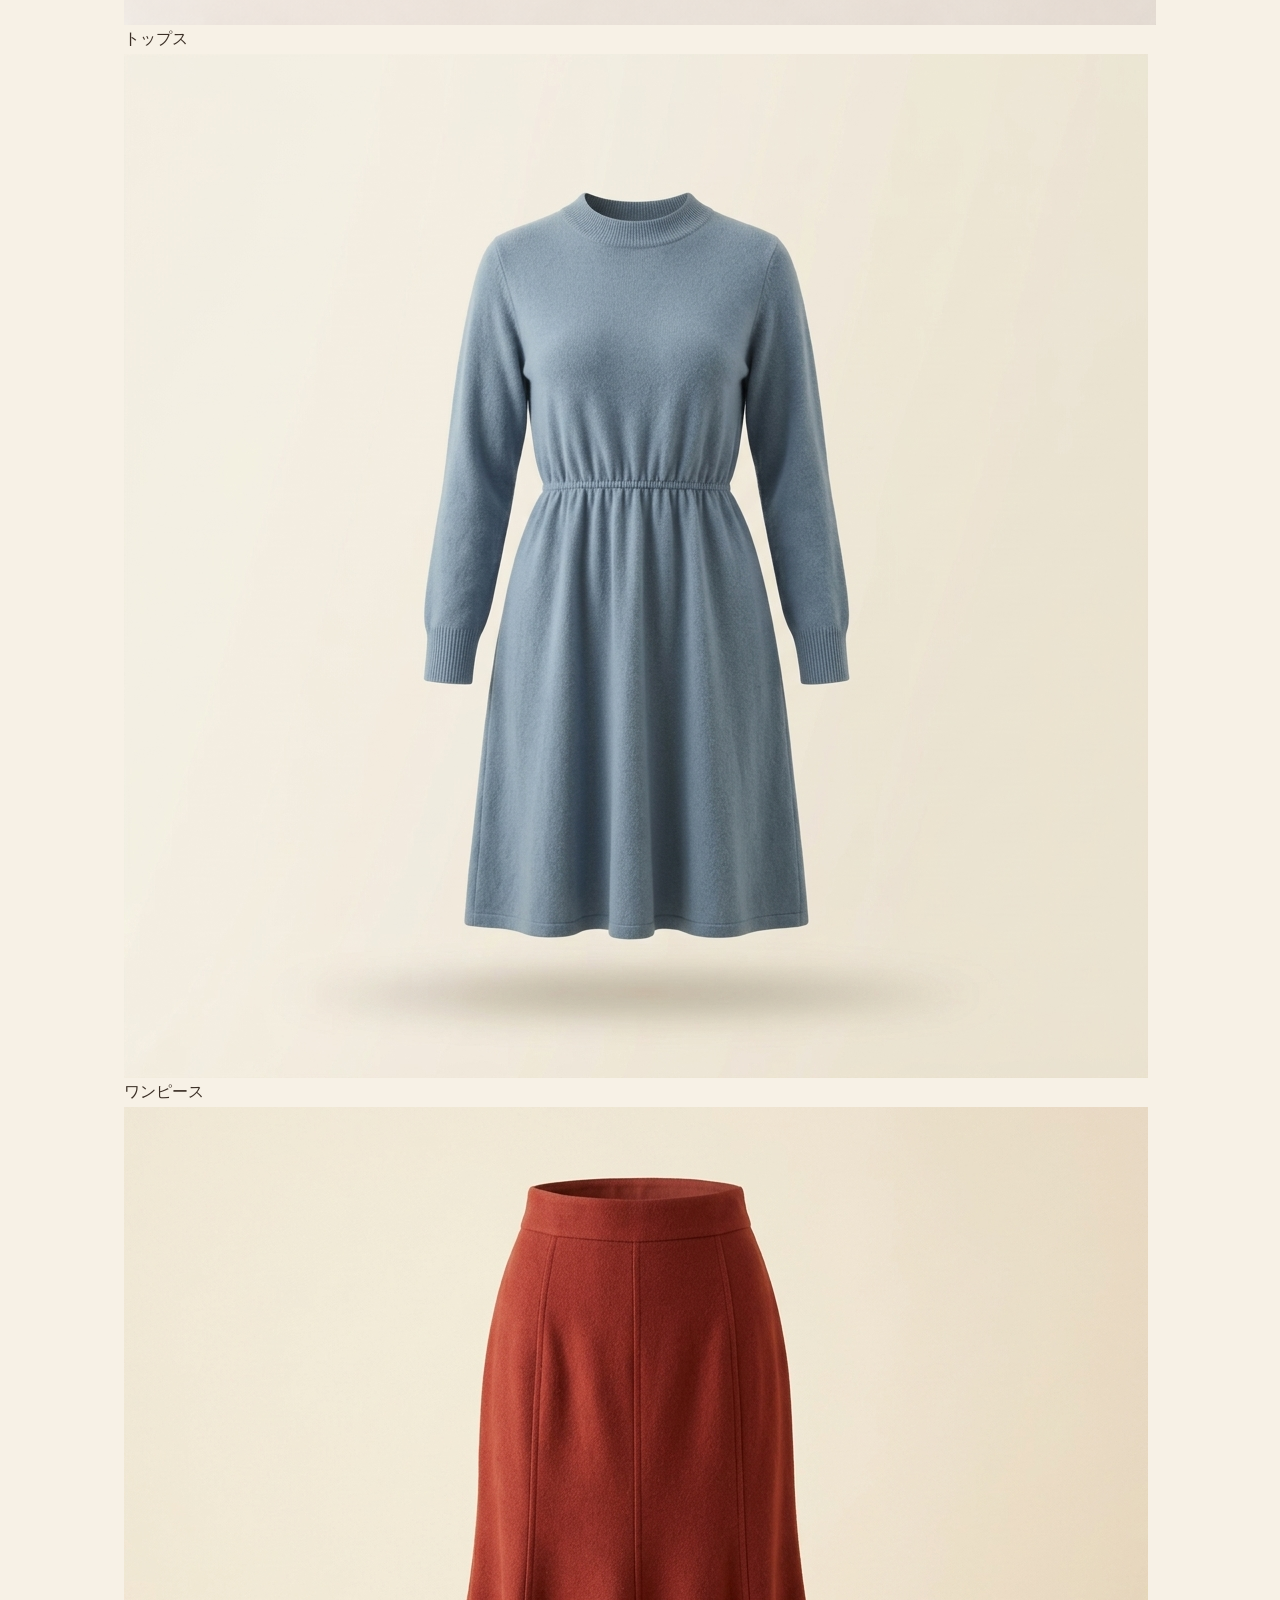
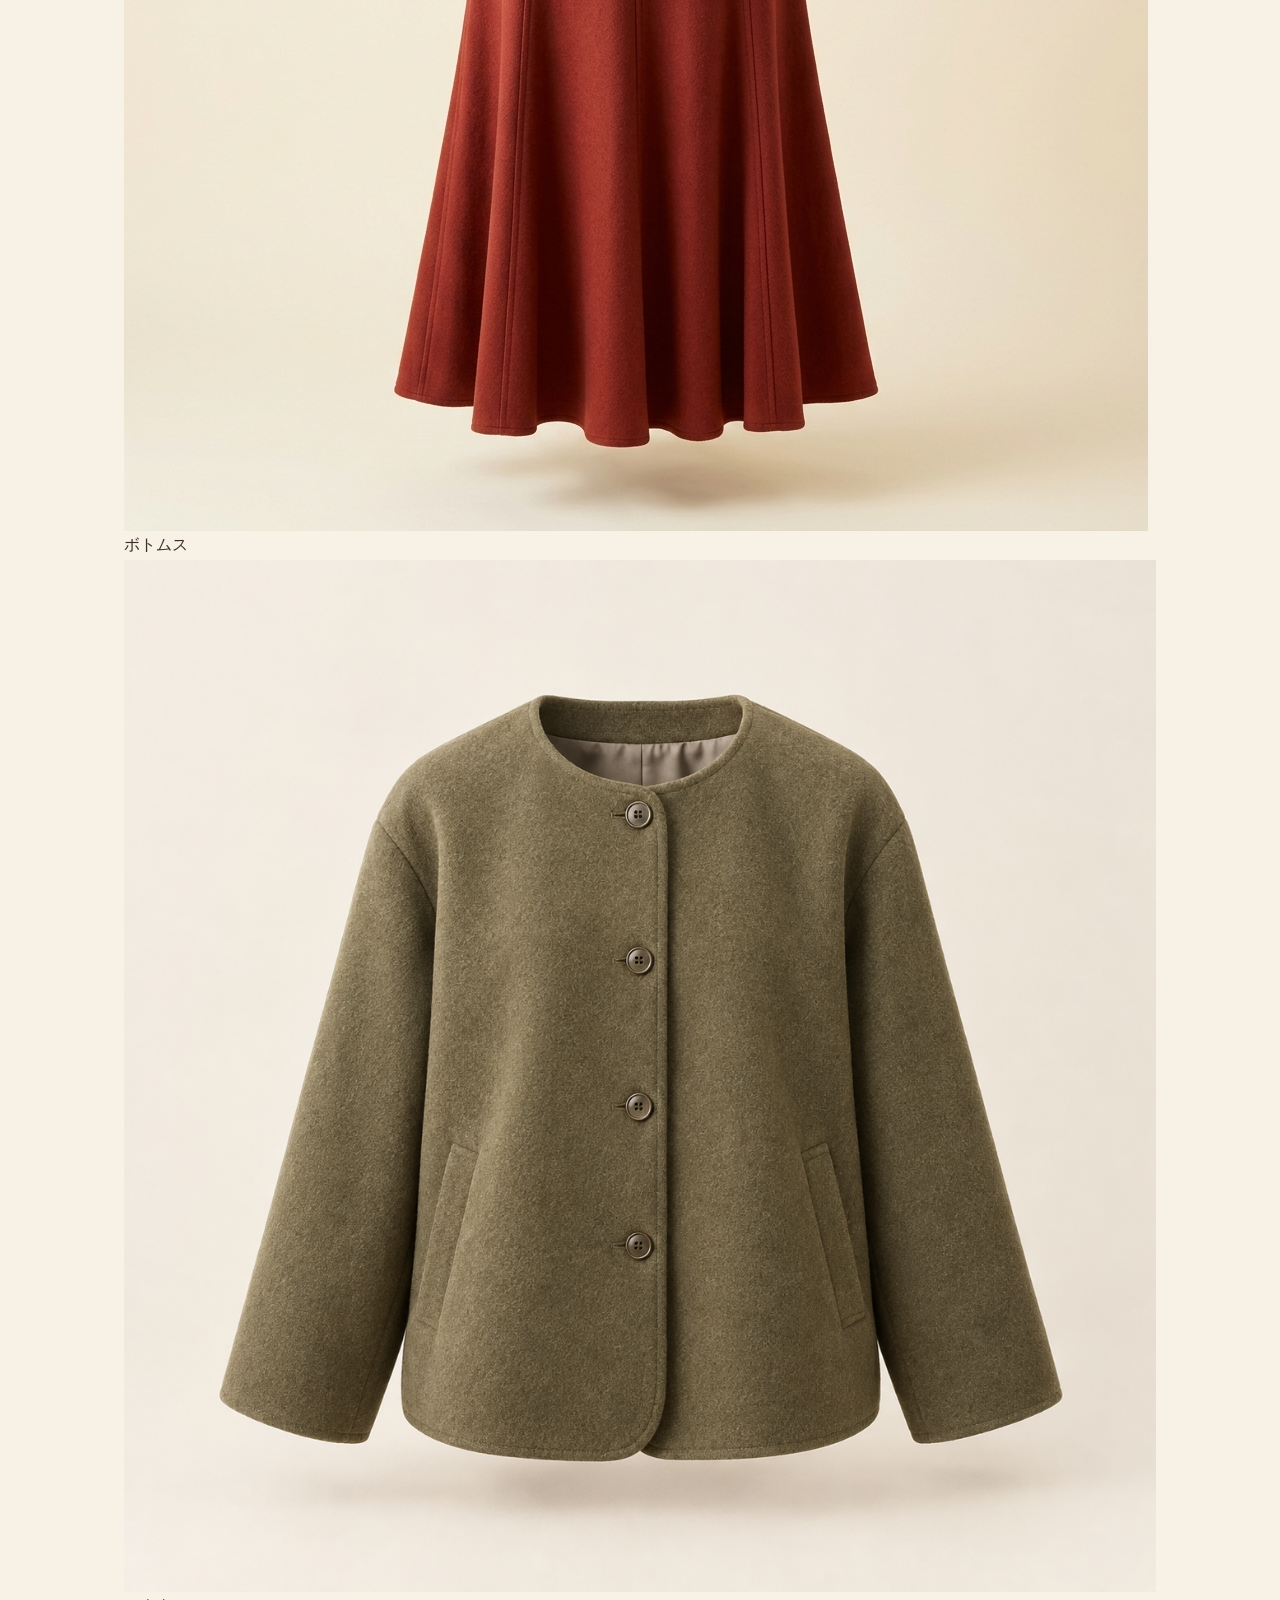
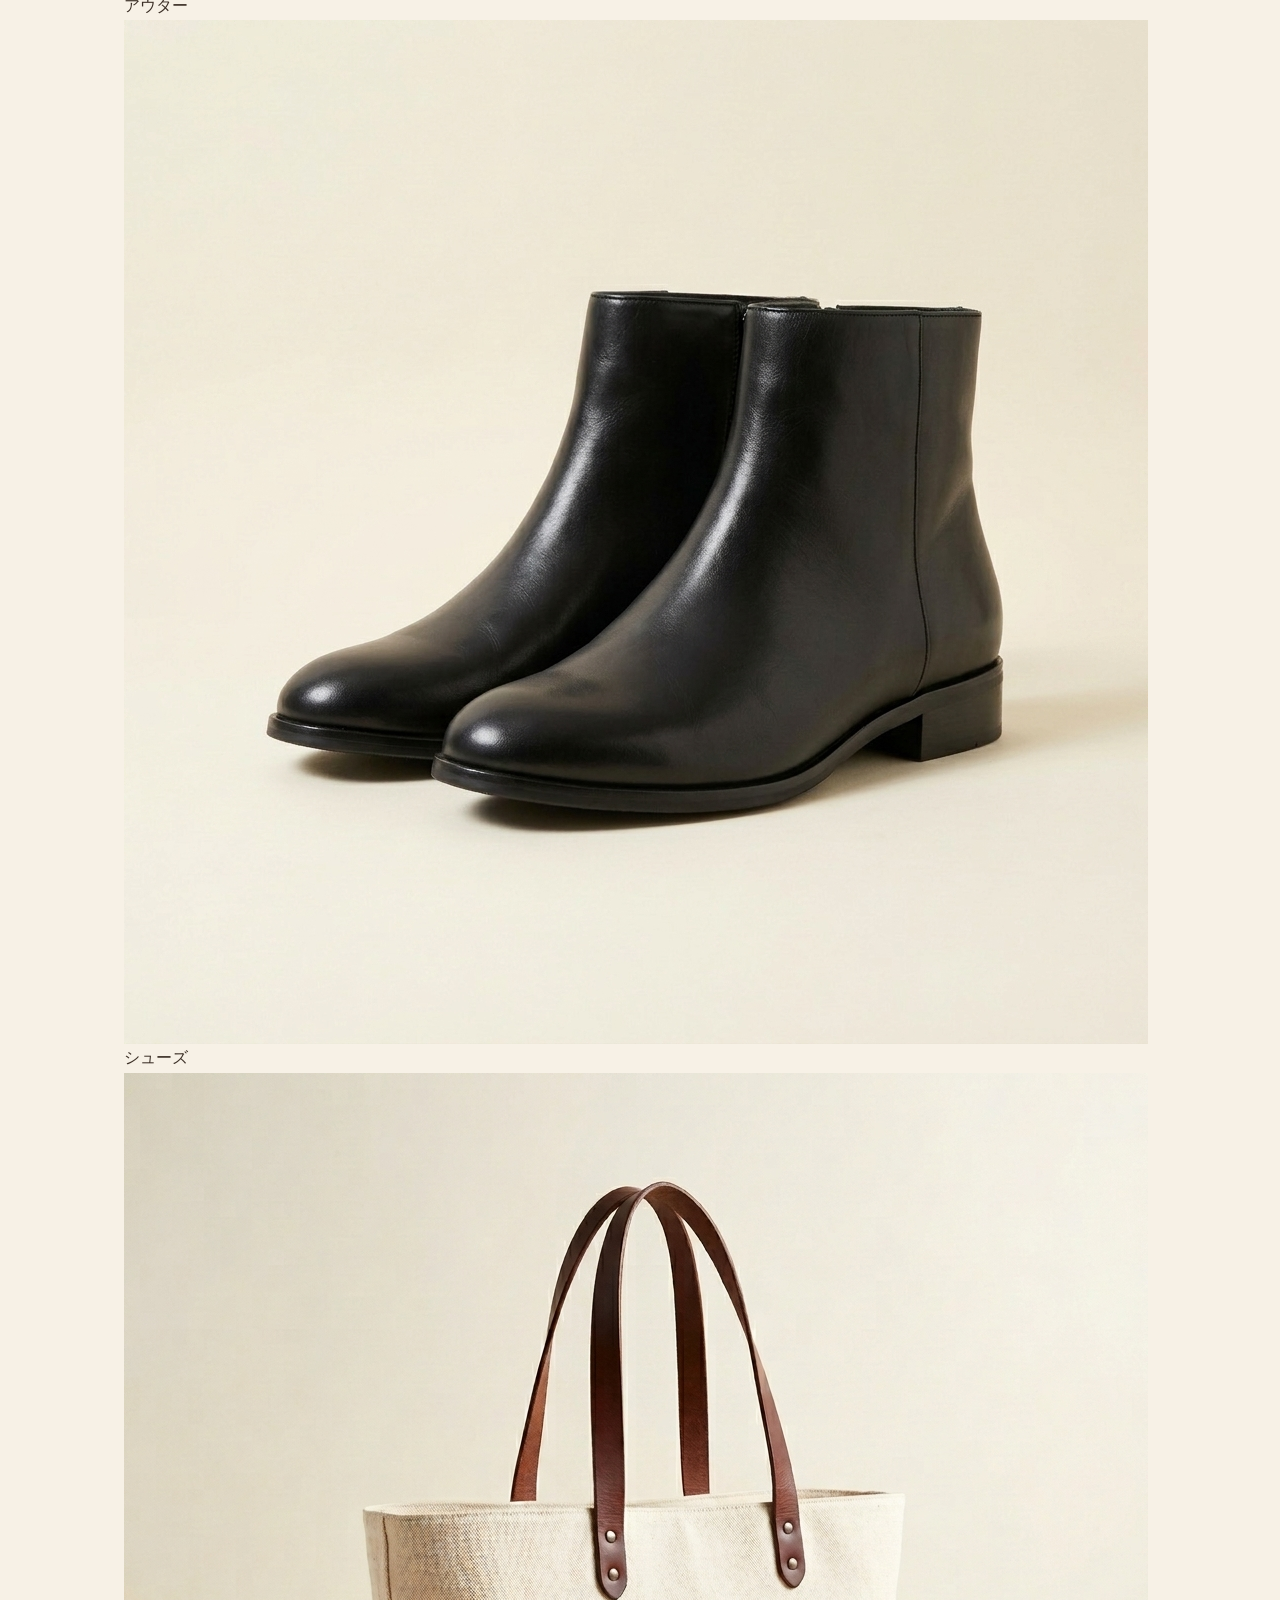
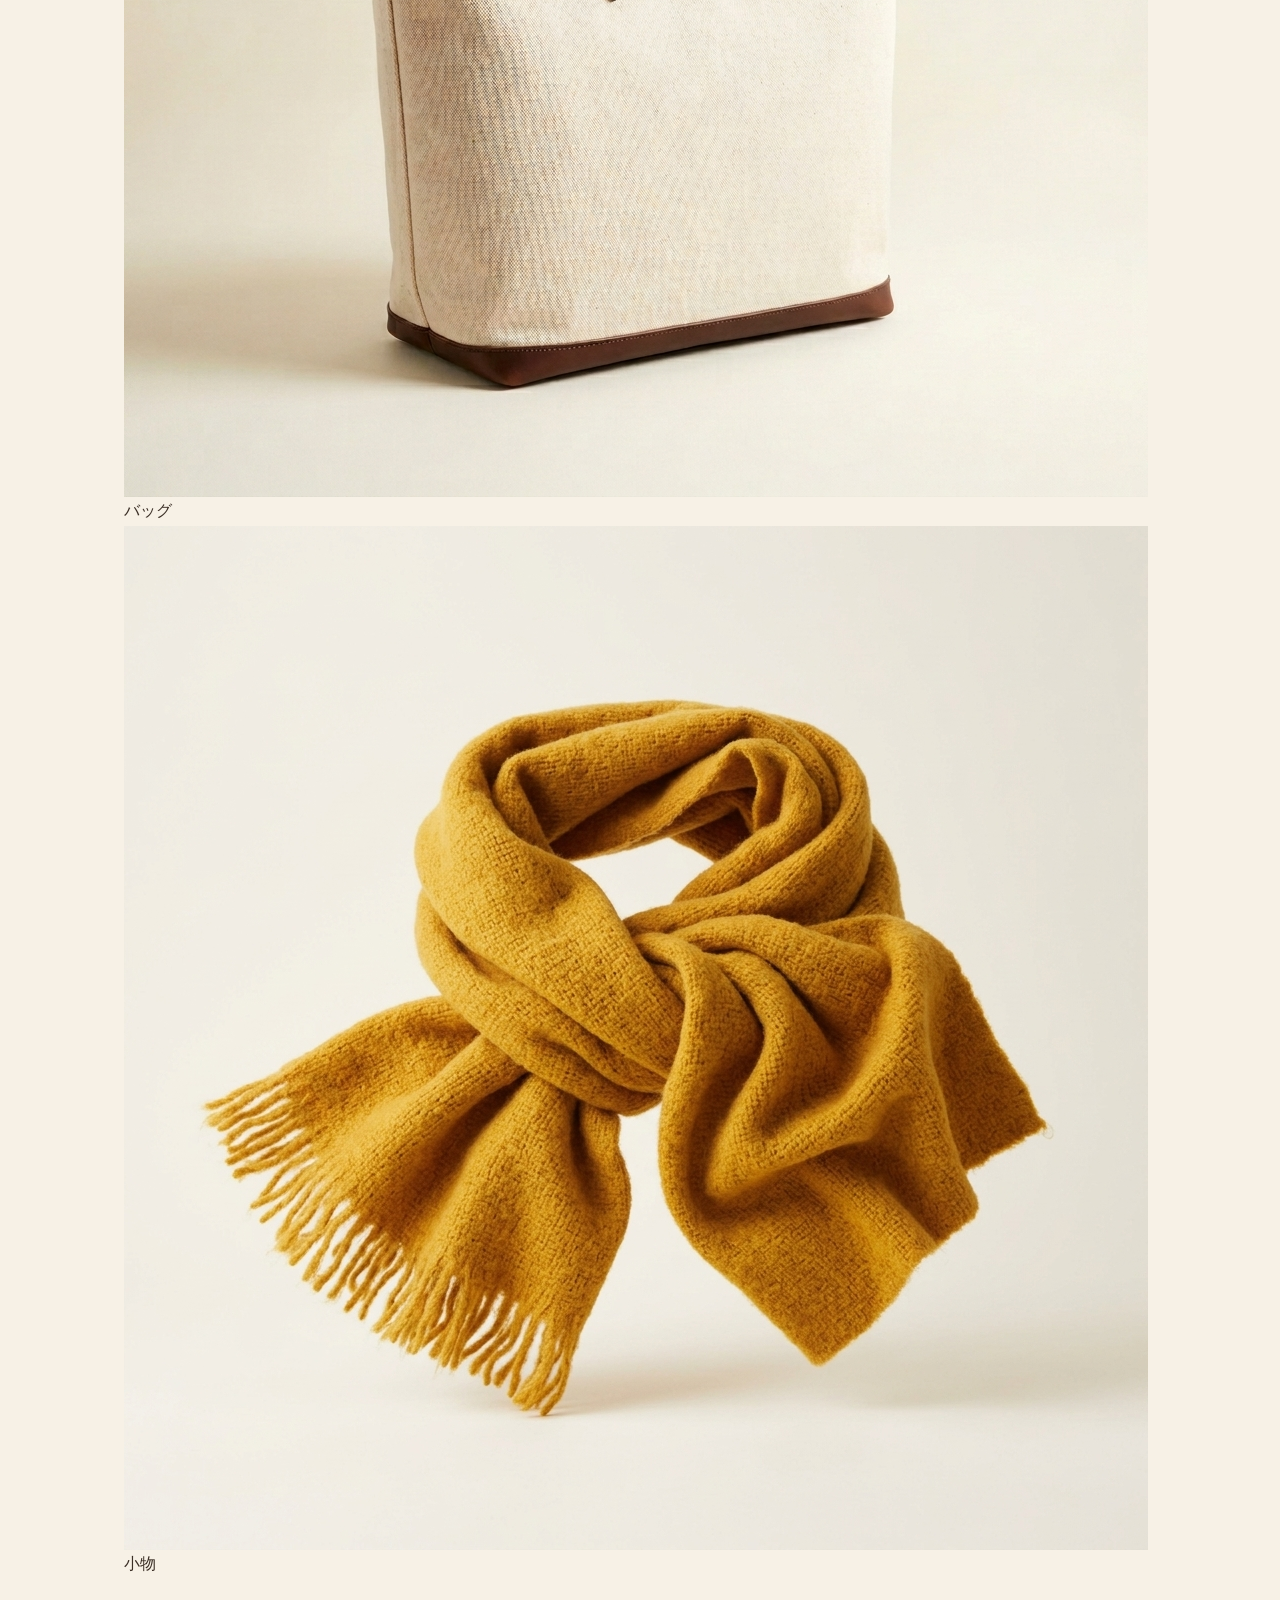
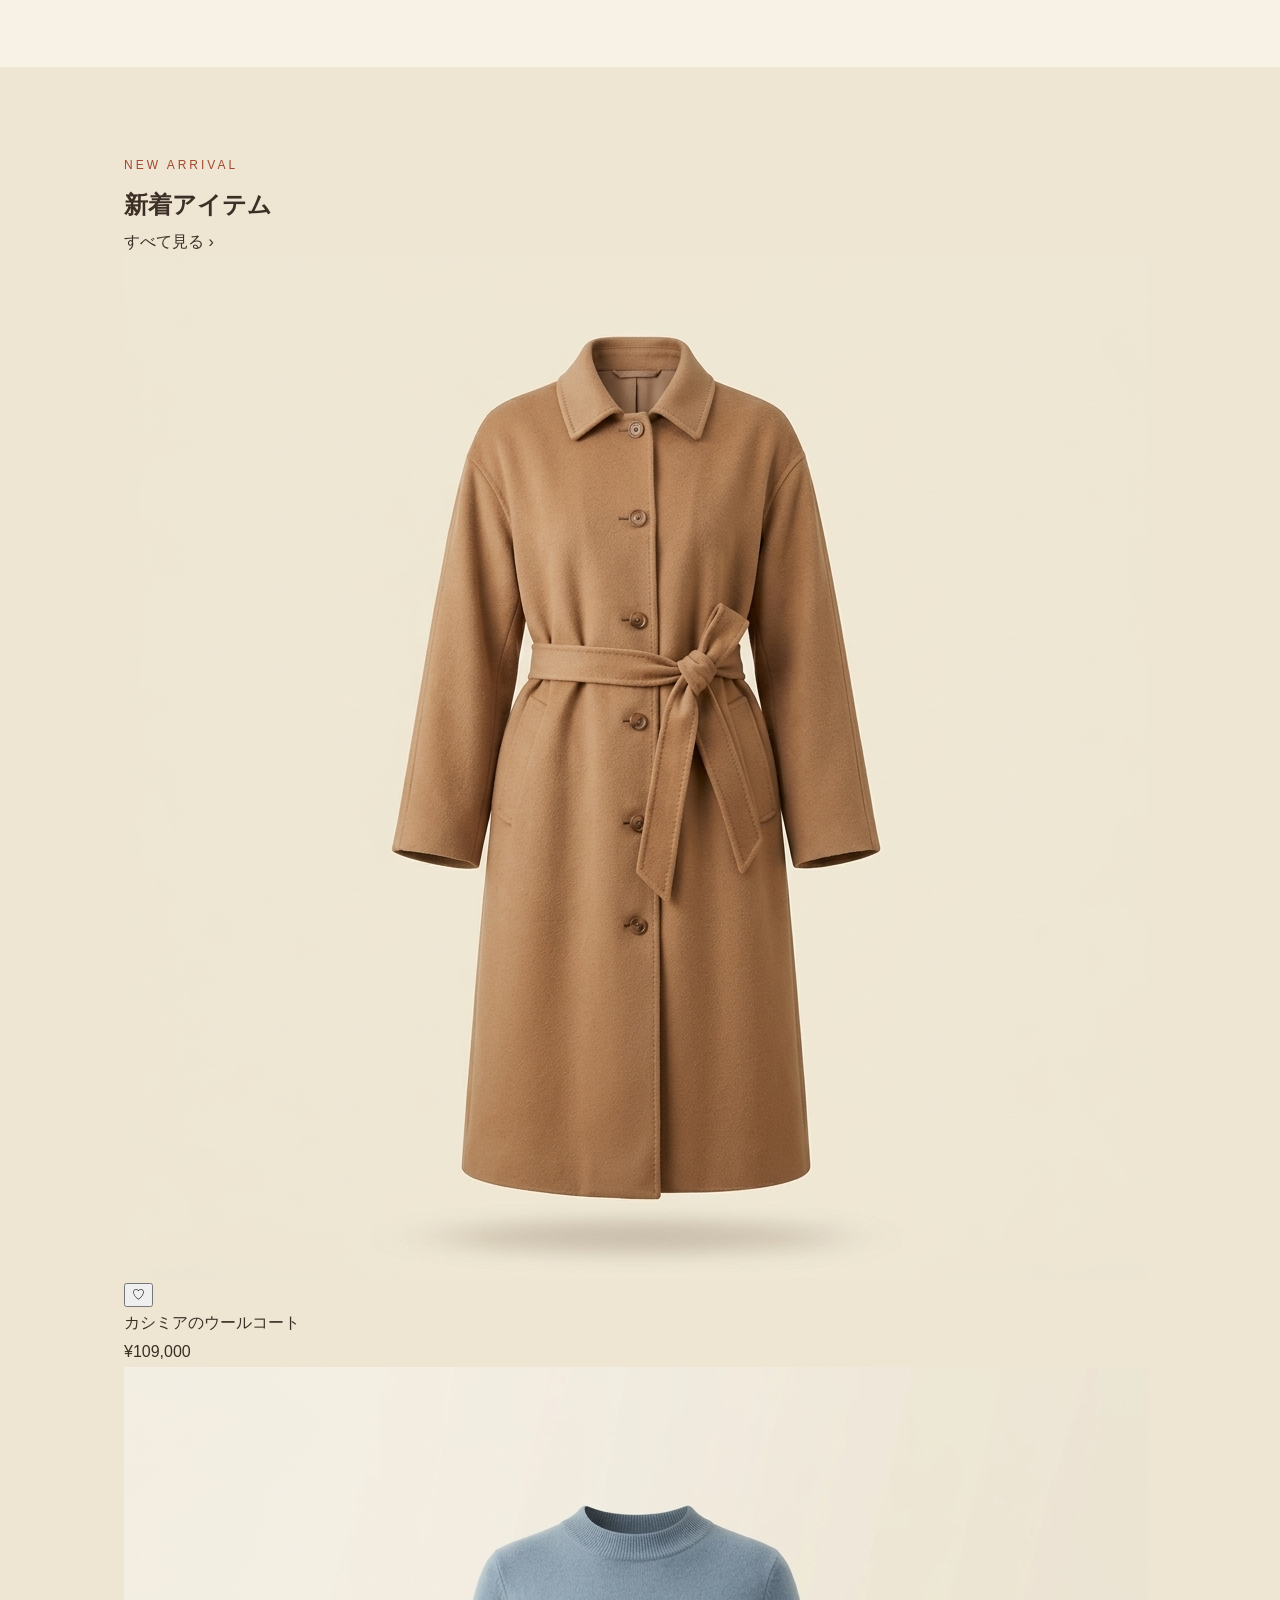
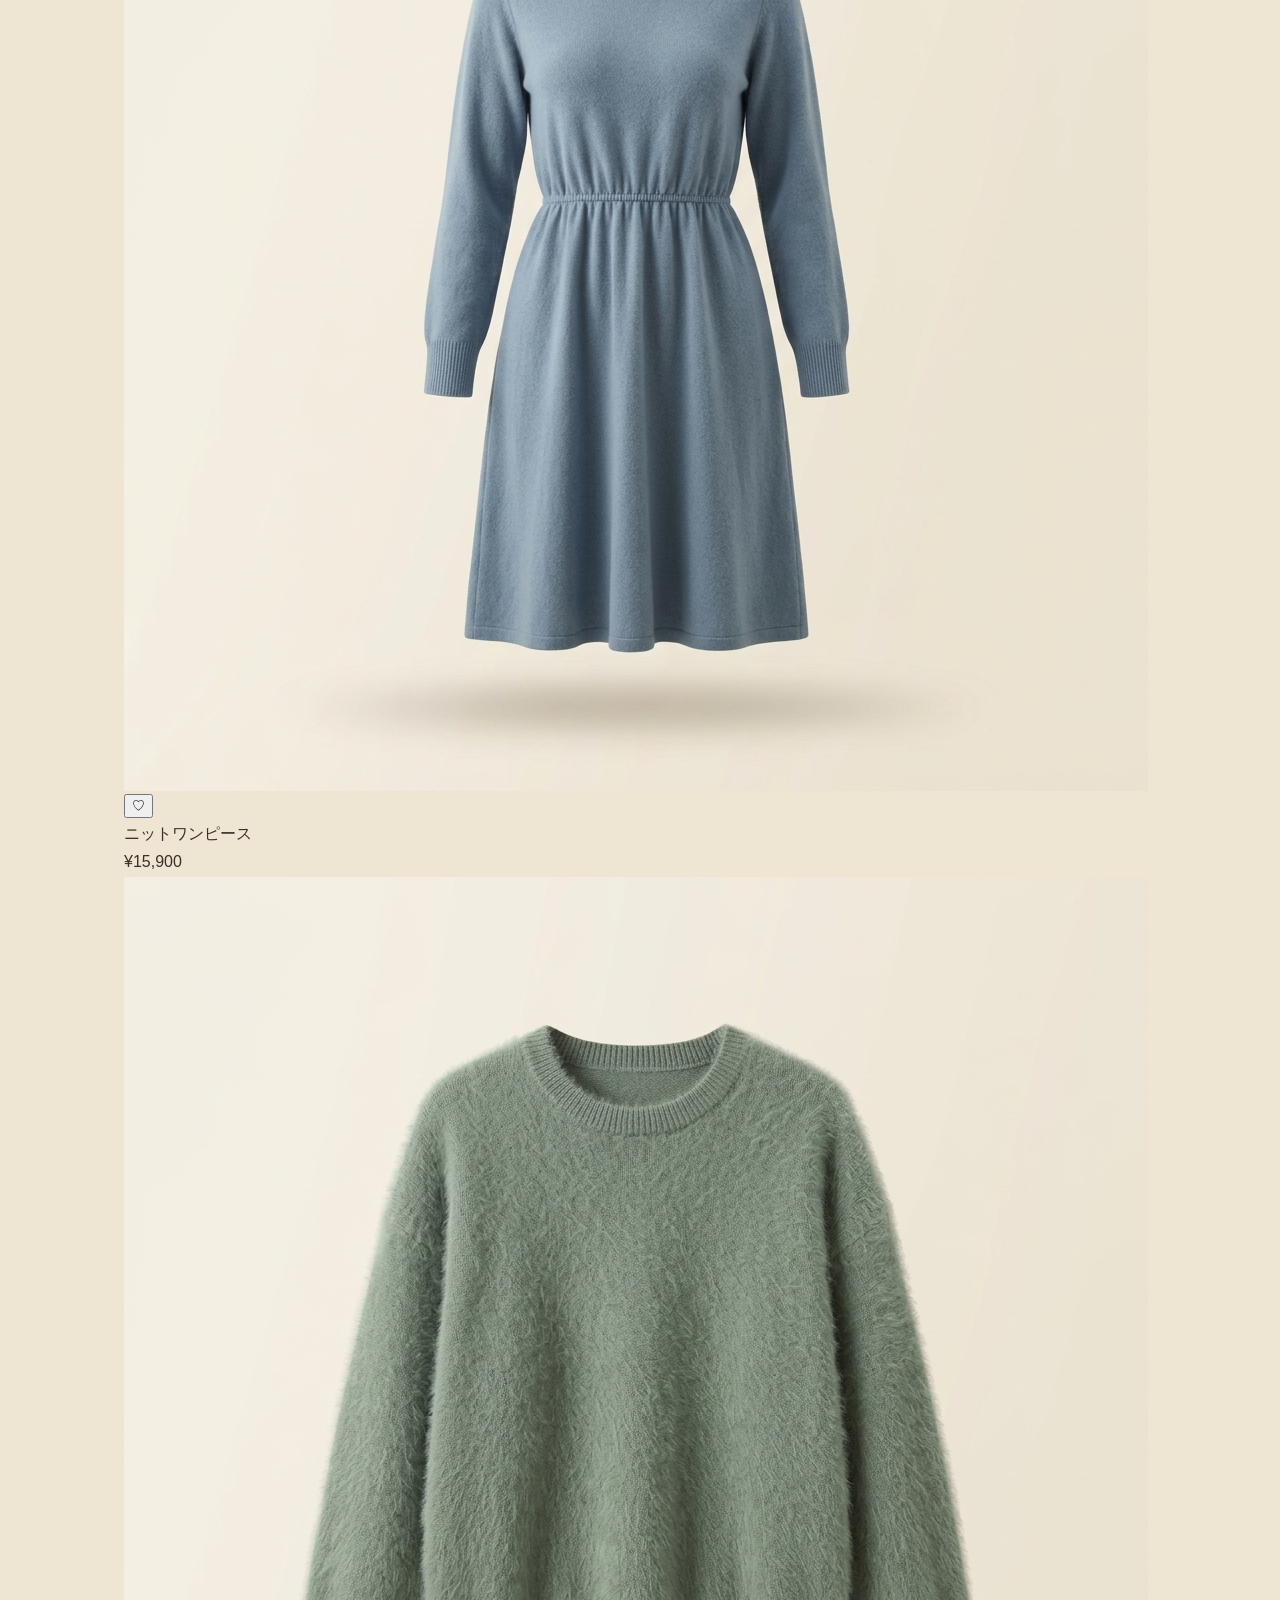
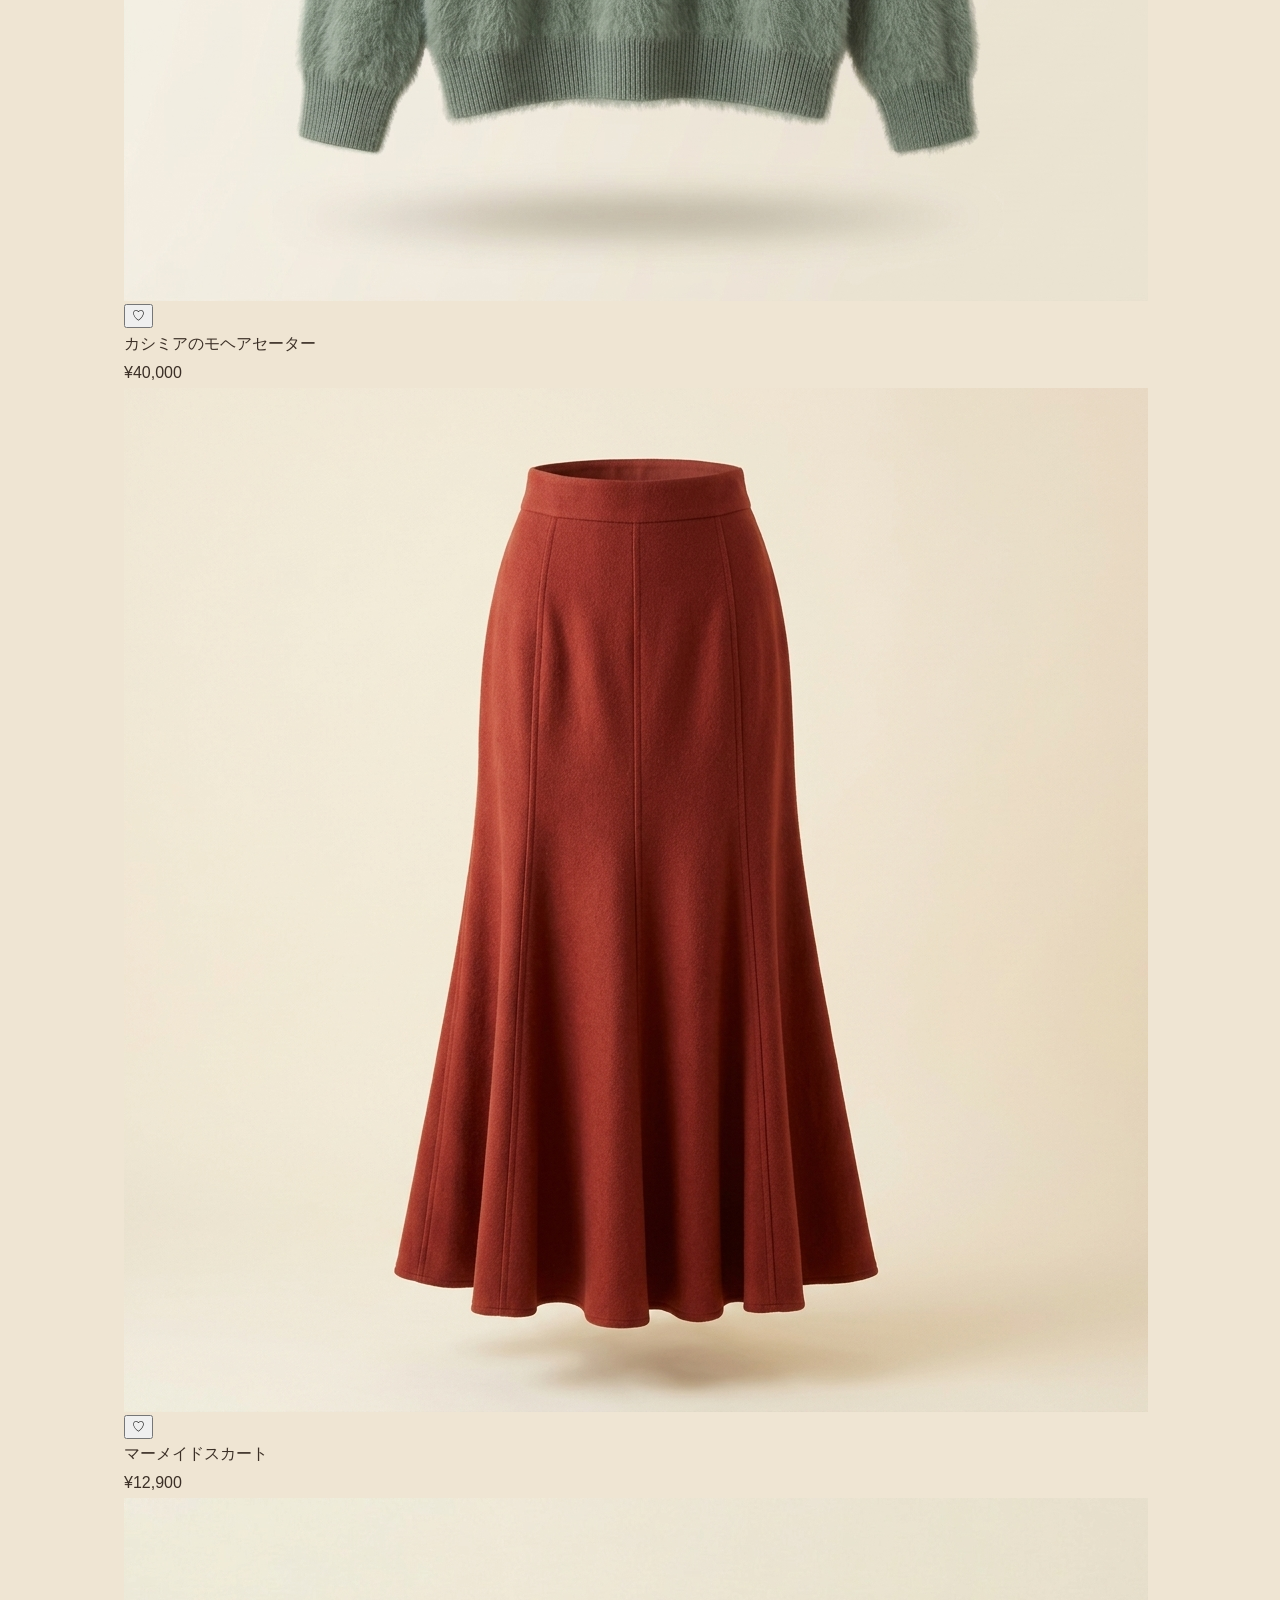
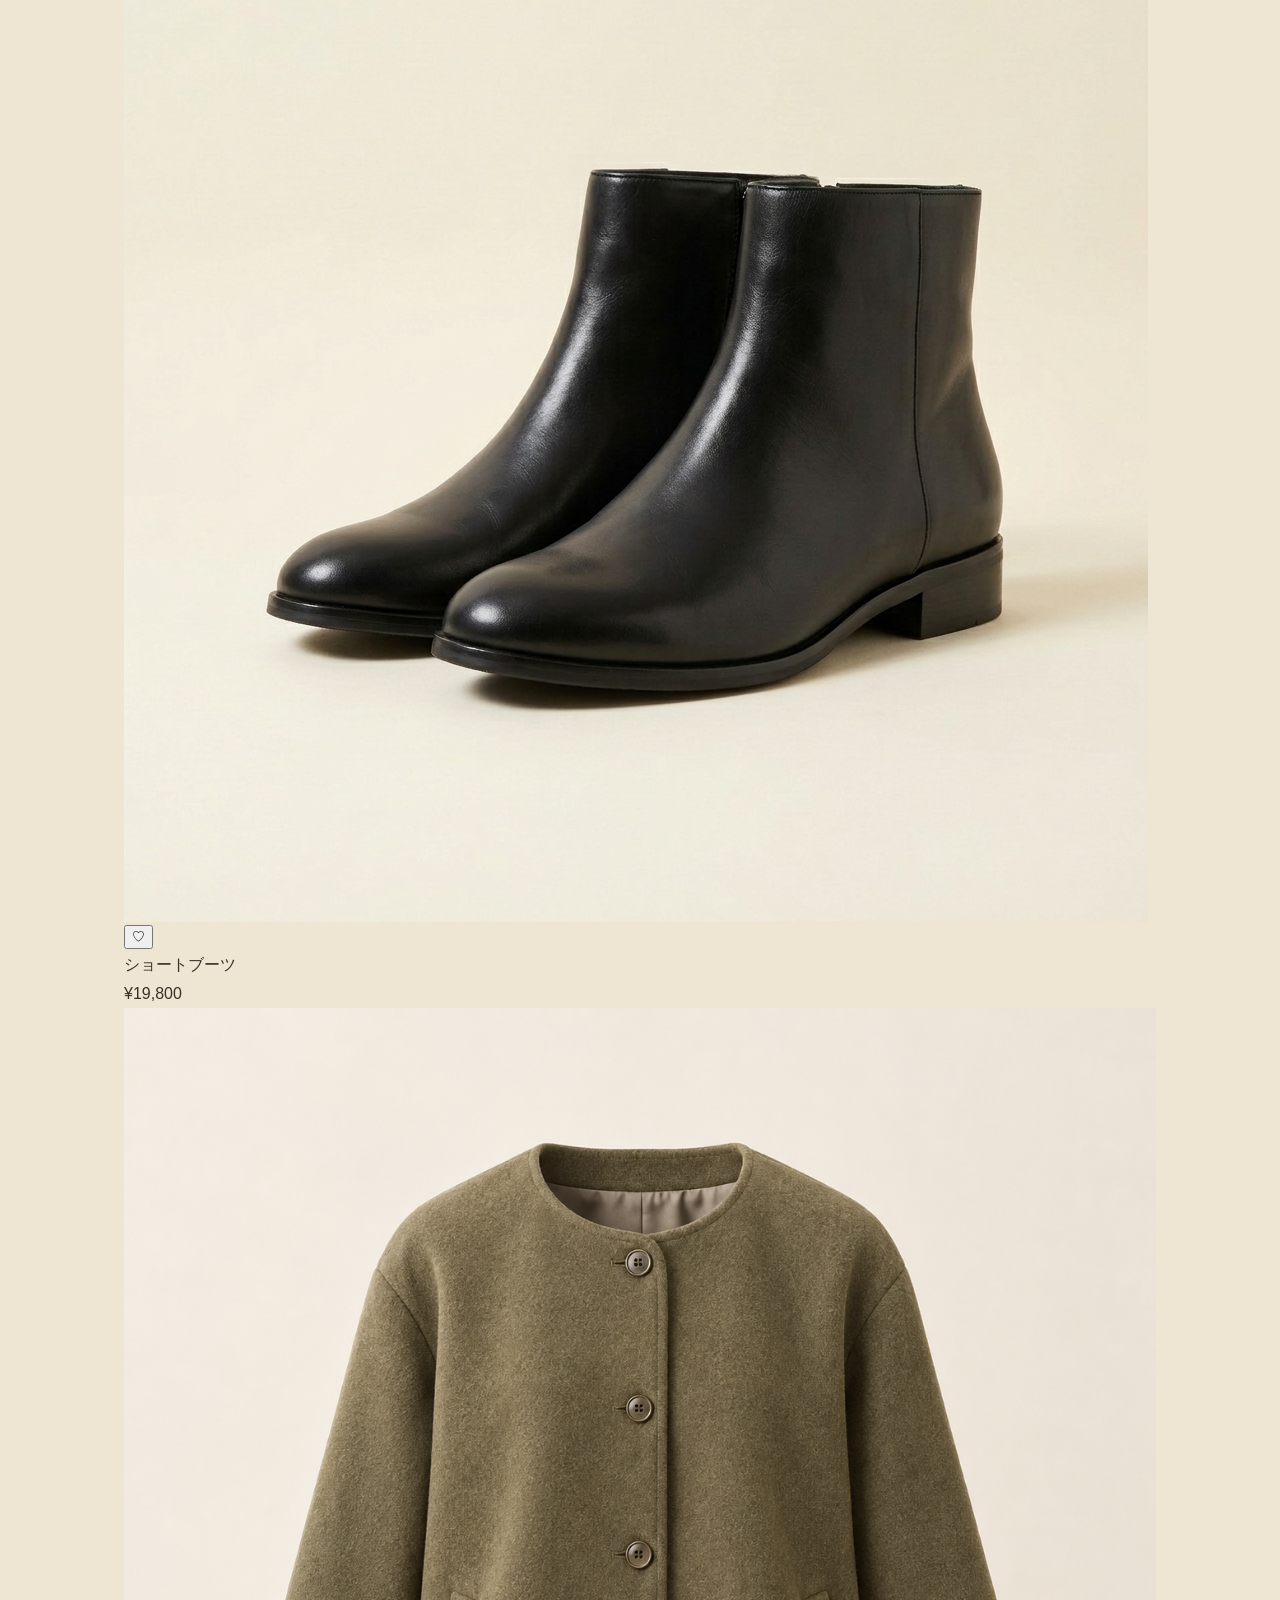
==== commit 1fc8f7c7: "Add files via upload" ====
--- a/index.html
+++ b/index.html
@@ -127,14 +127,34 @@
   </div>
 </section>
 
-<section class="section" id="lineup">
+<section class="section" id="categories">
   <div class="container">
     <div class="section-head">
-      <span class="eyebrow">LINEUP</span>
-      <h2>ピックアップ</h2>
-    </div>
-    <div class="product-grid" id="lineup-grid"></div>
-    <div class="center" style="margin-top:36px"><a href="products.html" class="btn" id="all-products-link">すべての商品を見る(全12点)</a></div>
+      <span class="eyebrow">CATEGORY</span>
+      <h2>カテゴリから探す</h2>
+    </div>
+    <div class="cat-tiles" id="cat-tiles"></div>
+  </div>
+</section>
+
+<section class="section section-alt" id="lineup">
+  <div class="container">
+    <div class="row-head">
+      <div><span class="eyebrow">NEW ARRIVAL</span><h2>新着アイテム</h2></div>
+      <a class="row-more" href="products.html">すべて見る ›</a>
+    </div>
+    <div class="h-scroll" id="row-new"></div>
+  </div>
+</section>
+
+<section class="section" id="ranking">
+  <div class="container">
+    <div class="row-head">
+      <div><span class="eyebrow">RANKING</span><h2>人気ランキング</h2></div>
+      <a class="row-more" href="products.html">すべて見る ›</a>
+    </div>
+    <div class="h-scroll" id="row-rank"></div>
+    <div class="center" style="margin-top:36px"><a href="products.html" class="btn" id="all-products-link">商品一覧を見る(全12点)</a></div>
   </div>
 </section>
 
@@ -206,17 +226,156 @@
 <script src="js/cart.js"></script>
 <script src="js/wishlist.js"></script>
 <script src="js/analytics.js"></script>
-<script src="js/lineup.js"></script>
 <script src="js/consent.js"></script>
 <script src="js/main.js"></script>
 <script>
-  // ---------- トップに出すピックアップ商品(全商品は products.html) ----------
-  const FEATURED_IDS = ["6", "7", "5", "2", "4", "1"];
-  initProductGrid({
-    gridId: "lineup-grid",
-    listName: "トップページ ピックアップ",
-    products: FEATURED_IDS.map(getProductById)
+// ============================================================
+// 商品カード一覧の共通処理(トップページ・商品一覧ページ共通)
+// initProductGrid({ gridId, listName, products, filterId })
+//   ・商品カードを描画し、view_item_list を送る
+//   ・商品画像/商品名/「詳細を見る」のどれを押しても、商品詳細ページへ移動(select_item を送る)
+//   ・filterId を渡すと、カテゴリ絞り込みボタンを作る(filter_select を送る)
+// ============================================================
+function initProductGrid(opts) {
+  const grid = document.getElementById(opts.gridId);
+  const filterEl = opts.filterId ? document.getElementById(opts.filterId) : null;
+  let currentCategory = "ALL";
+
+  function listNameFor(cat) {
+    return cat === "ALL" ? opts.listName : opts.listName + "(" + cat + ")";
+  }
+
+  function render(cat) {
+    currentCategory = cat;
+    const items = cat === "ALL" ? opts.products : opts.products.filter(function (p) { return p.category === cat; });
+    grid.innerHTML = items.map(function (p) {
+      const href = 'product.html?id=' + p.id;
+      return '<div class="product-card">' +
+        '<a class="product-thumb" href="' + href + '" data-view-detail="' + p.id + '" aria-label="' + p.name + 'の詳細を見る" style="background:' + p.color + '"><img src="' + p.image + '" alt="' + p.name + '" onerror="this.remove()"></a>' +
+        '<div class="product-body">' +
+          '<span class="product-cat">' + p.category + '</span>' +
+          '<h3><a class="product-name-link" href="' + href + '" data-view-detail="' + p.id + '">' + p.name + '</a></h3>' +
+          '<div class="product-price">¥' + p.price.toLocaleString() + '</div>' +
+          '<p class="product-desc">' + p.desc + '</p>' +
+          '<div class="product-actions">' +
+            '<a class="btn-outline btn" href="' + href + '" data-view-detail="' + p.id + '">詳細を見る</a>' +
+            '<button class="btn" data-quick-add="' + p.id + '">カートに追加</button>' +
+            '<button class="btn-outline btn" data-quick-wish="' + p.id + '" style="flex:0 0 auto; padding:10px 14px">' + (isInWishlist(p.id) ? '♥' : '♡') + '</button>' +
+          '</div>' +
+        '</div>' +
+      '</div>';
+    }).join("");
+    if (filterEl) {
+      filterEl.querySelectorAll("button").forEach(function (b) {
+        b.classList.toggle("is-active", b.getAttribute("data-cat") === cat);
+      });
+    }
+    trackViewItemList(items, listNameFor(cat));
+  }
+
+  if (filterEl) {
+    filterEl.innerHTML = ["ALL"].concat(PRODUCT_CATEGORIES).map(function (c) {
+      return '<button type="button" data-cat="' + c + '">' + (c === "ALL" ? "すべて" : c) + '</button>';
+    }).join("");
+    filterEl.addEventListener("click", function (e) {
+      const btn = e.target.closest("button[data-cat]");
+      if (!btn) return;
+      const cat = btn.getAttribute("data-cat");
+      if (cat === currentCategory) return;
+      sendEvent("filter_select", { filter_name: "category", filter_value: cat });
+      render(cat);
+    });
+  }
+
+  grid.addEventListener("click", function (e) {
+    const detailLink = e.target.closest("[data-view-detail]");
+    if (detailLink) {
+      const p = getProductById(detailLink.getAttribute("data-view-detail"));
+      trackSelectItem(p, listNameFor(currentCategory));
+    }
+    const quickAdd = e.target.closest("[data-quick-add]");
+    if (quickAdd) {
+      const p = getProductById(quickAdd.getAttribute("data-quick-add"));
+      const variant = p.colors[0] + " / " + p.sizes[Math.min(1, p.sizes.length - 1)];
+      addToCart(p, 1, variant);
+      trackAddToCart(p, 1, variant);
+      quickAdd.textContent = "追加しました";
+      setTimeout(function () { quickAdd.textContent = "カートに追加"; }, 1200);
+    }
+    const quickWish = e.target.closest("[data-quick-wish]");
+    if (quickWish) {
+      const p = getProductById(quickWish.getAttribute("data-quick-wish"));
+      const added = toggleWishlist(p);
+      if (added) trackAddToWishlist(p);
+      quickWish.textContent = added ? "♥" : "♡";
+    }
   });
+
+  // ?cat=アウター のように、カテゴリを指定して開けるようにする
+  let initial = "ALL";
+  try {
+    const q = new URLSearchParams(location.search).get("cat");
+    if (q && PRODUCT_CATEGORIES.indexOf(q) !== -1) initial = q;
+  } catch (e) {}
+  render(initial);
+}
+
+// ------------------------------------------------------------
+// トップページ用: 横にスクロールできるコンパクトな商品カード列(GU風)
+// initMiniRow({ rootId, listName, products, rank })  rank:true で順位バッジを付ける
+// ------------------------------------------------------------
+function initMiniRow(opts) {
+  const root = document.getElementById(opts.rootId);
+  root.innerHTML = opts.products.map(function (p, i) {
+    const href = 'product.html?id=' + p.id;
+    return '<div class="mini-card">' +
+      '<div class="mini-thumb-wrap">' +
+        '<a class="mini-thumb" href="' + href + '" data-view-detail="' + p.id + '" aria-label="' + p.name + 'の詳細を見る" style="background:' + p.color + '"><img src="' + p.image + '" alt="' + p.name + '" loading="lazy" onerror="this.remove()"></a>' +
+        (opts.rank ? '<span class="mini-rank">' + (i + 1) + '</span>' : '') +
+        '<button type="button" class="mini-wish" data-quick-wish="' + p.id + '" aria-label="お気に入りに追加">' + (isInWishlist(p.id) ? '♥' : '♡') + '</button>' +
+      '</div>' +
+      '<a class="mini-name" href="' + href + '" data-view-detail="' + p.id + '">' + p.name + '</a>' +
+      '<div class="mini-price">¥' + p.price.toLocaleString() + '</div>' +
+    '</div>';
+  }).join("");
+
+  trackViewItemList(opts.products, opts.listName);
+
+  root.addEventListener("click", function (e) {
+    const detail = e.target.closest("[data-view-detail]");
+    if (detail) {
+      trackSelectItem(getProductById(detail.getAttribute("data-view-detail")), opts.listName);
+    }
+    const wish = e.target.closest("[data-quick-wish]");
+    if (wish) {
+      const p = getProductById(wish.getAttribute("data-quick-wish"));
+      const added = toggleWishlist(p);
+      if (added) trackAddToWishlist(p);
+      wish.textContent = added ? "♥" : "♡";
+    }
+  });
+}
+
+
+</script>
+<script>
+  // ---------- カテゴリタイル(各カテゴリの先頭商品の写真を使う) ----------
+  document.getElementById("cat-tiles").innerHTML = PRODUCT_CATEGORIES.map(function (c) {
+    const first = PRODUCTS.find(function (p) { return p.category === c; });
+    return '<a class="cat-tile" href="products.html?cat=' + encodeURIComponent(c) + '" data-cat-tile="' + c + '">' +
+      '<span class="cat-tile-img" style="background:' + first.color + '"><img src="' + first.image + '" alt="" loading="lazy" onerror="this.remove()"></span>' +
+      '<span class="cat-tile-name">' + c + '</span></a>';
+  }).join("");
+  document.getElementById("cat-tiles").addEventListener("click", function (e) {
+    const tile = e.target.closest("[data-cat-tile]");
+    if (tile) sendEvent("select_content", { content_type: "category", item_id: tile.getAttribute("data-cat-tile"), content_title: tile.getAttribute("data-cat-tile") });
+  });
+
+  // ---------- 新着 / ランキング(ダミーの並び。全商品は products.html) ----------
+  const NEW_IDS  = ["6", "7", "5", "2", "4", "3", "9"];
+  const RANK_IDS = ["1", "12", "9", "8", "10", "11"];
+  initMiniRow({ rootId: "row-new",  listName: "トップページ 新着",       products: NEW_IDS.map(getProductById) });
+  initMiniRow({ rootId: "row-rank", listName: "トップページ ランキング", products: RANK_IDS.map(getProductById), rank: true });
 
   // ---------- Journal一覧(記事データは js/journal.js) ----------
   document.getElementById("journal-list").innerHTML = JOURNAL_POSTS.map(function (post) {
--- a/css/style.css
+++ b/css/style.css
@@ -188,6 +188,9 @@
   color: rgba(255,255,255,0.9); font-size: 13px; letter-spacing: 0.08em; font-family: var(--font-display);
   overflow: hidden; position: relative;
 }
+a.product-thumb { display: block; }
+.product-name-link { color: inherit; }
+.product-name-link:hover { color: var(--accent); }
 .product-thumb img { width: 100%; height: 100%; object-fit: cover; object-position: center; }
 .product-cat { font-size: 11px; letter-spacing: 0.15em; color: var(--olive); }
 .product-body { padding: 18px 18px 22px; display: flex; flex-direction: column; gap: 6px; flex: 1; }
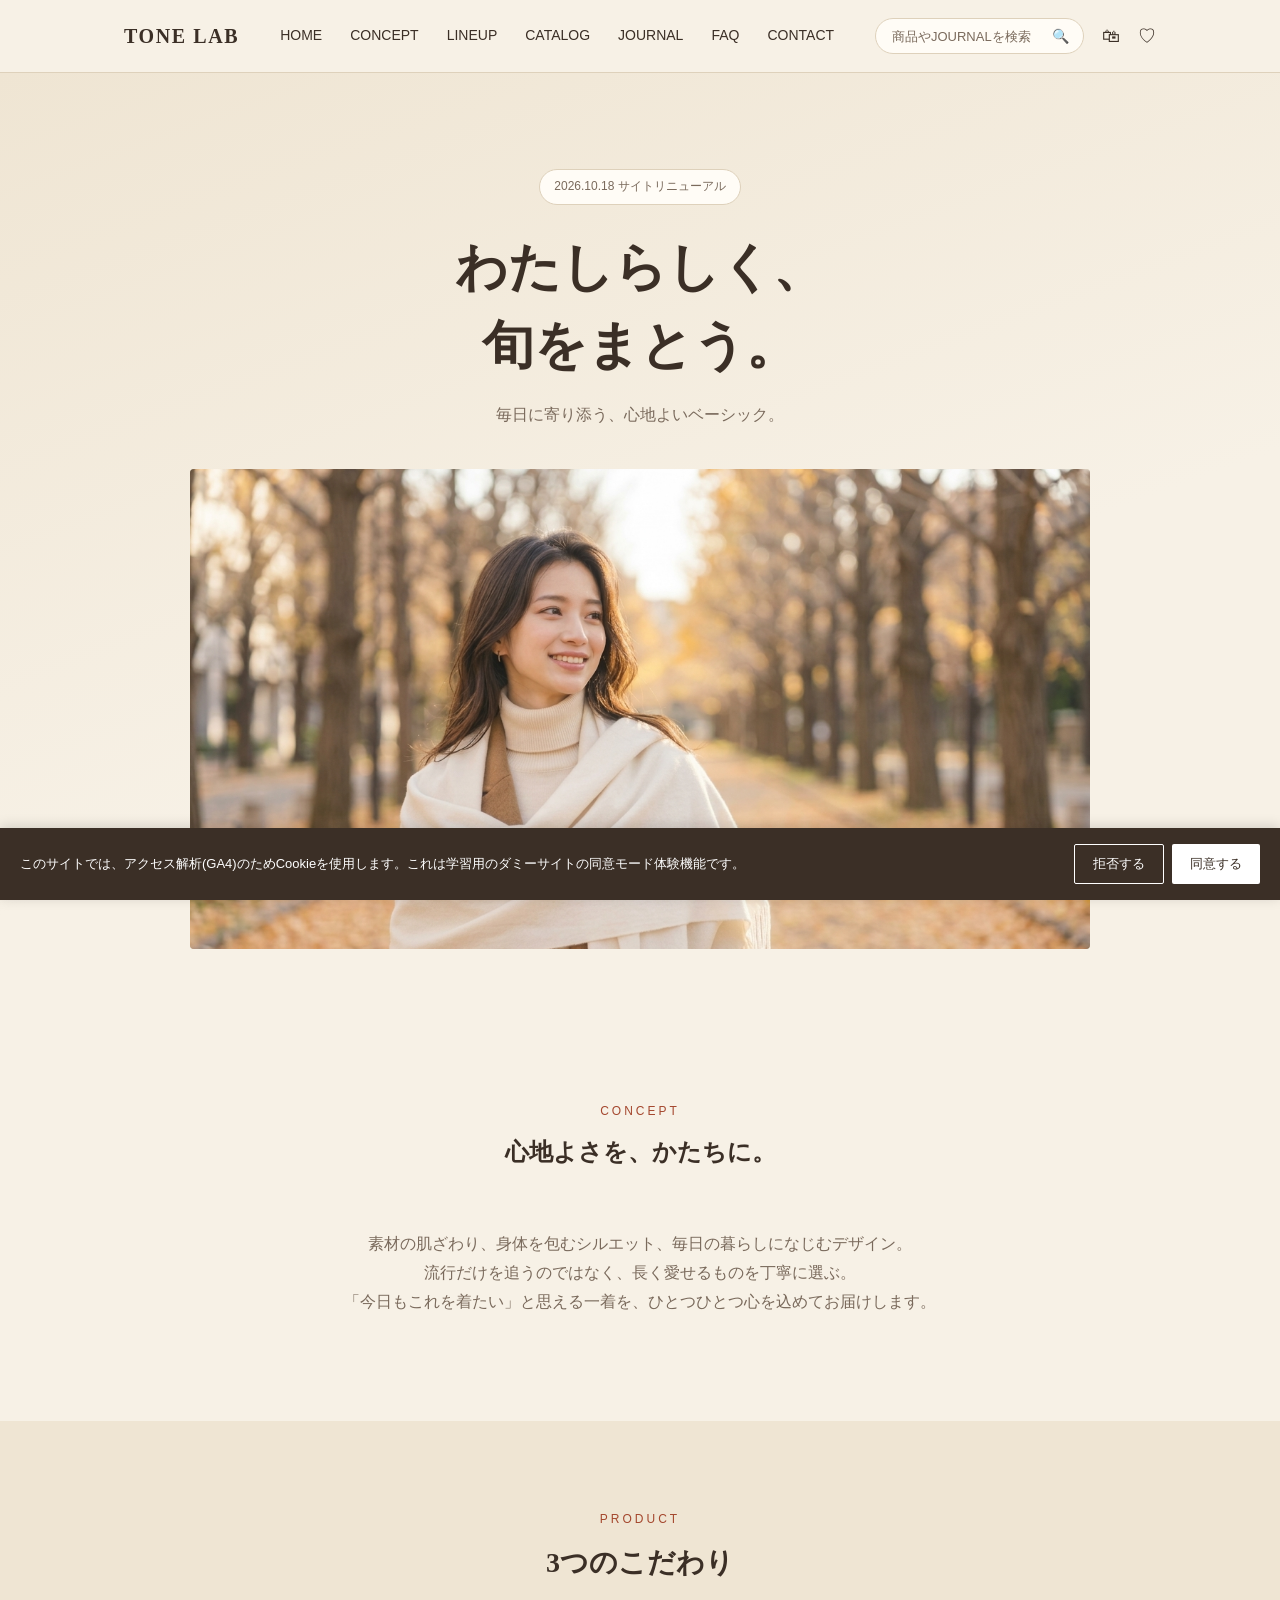
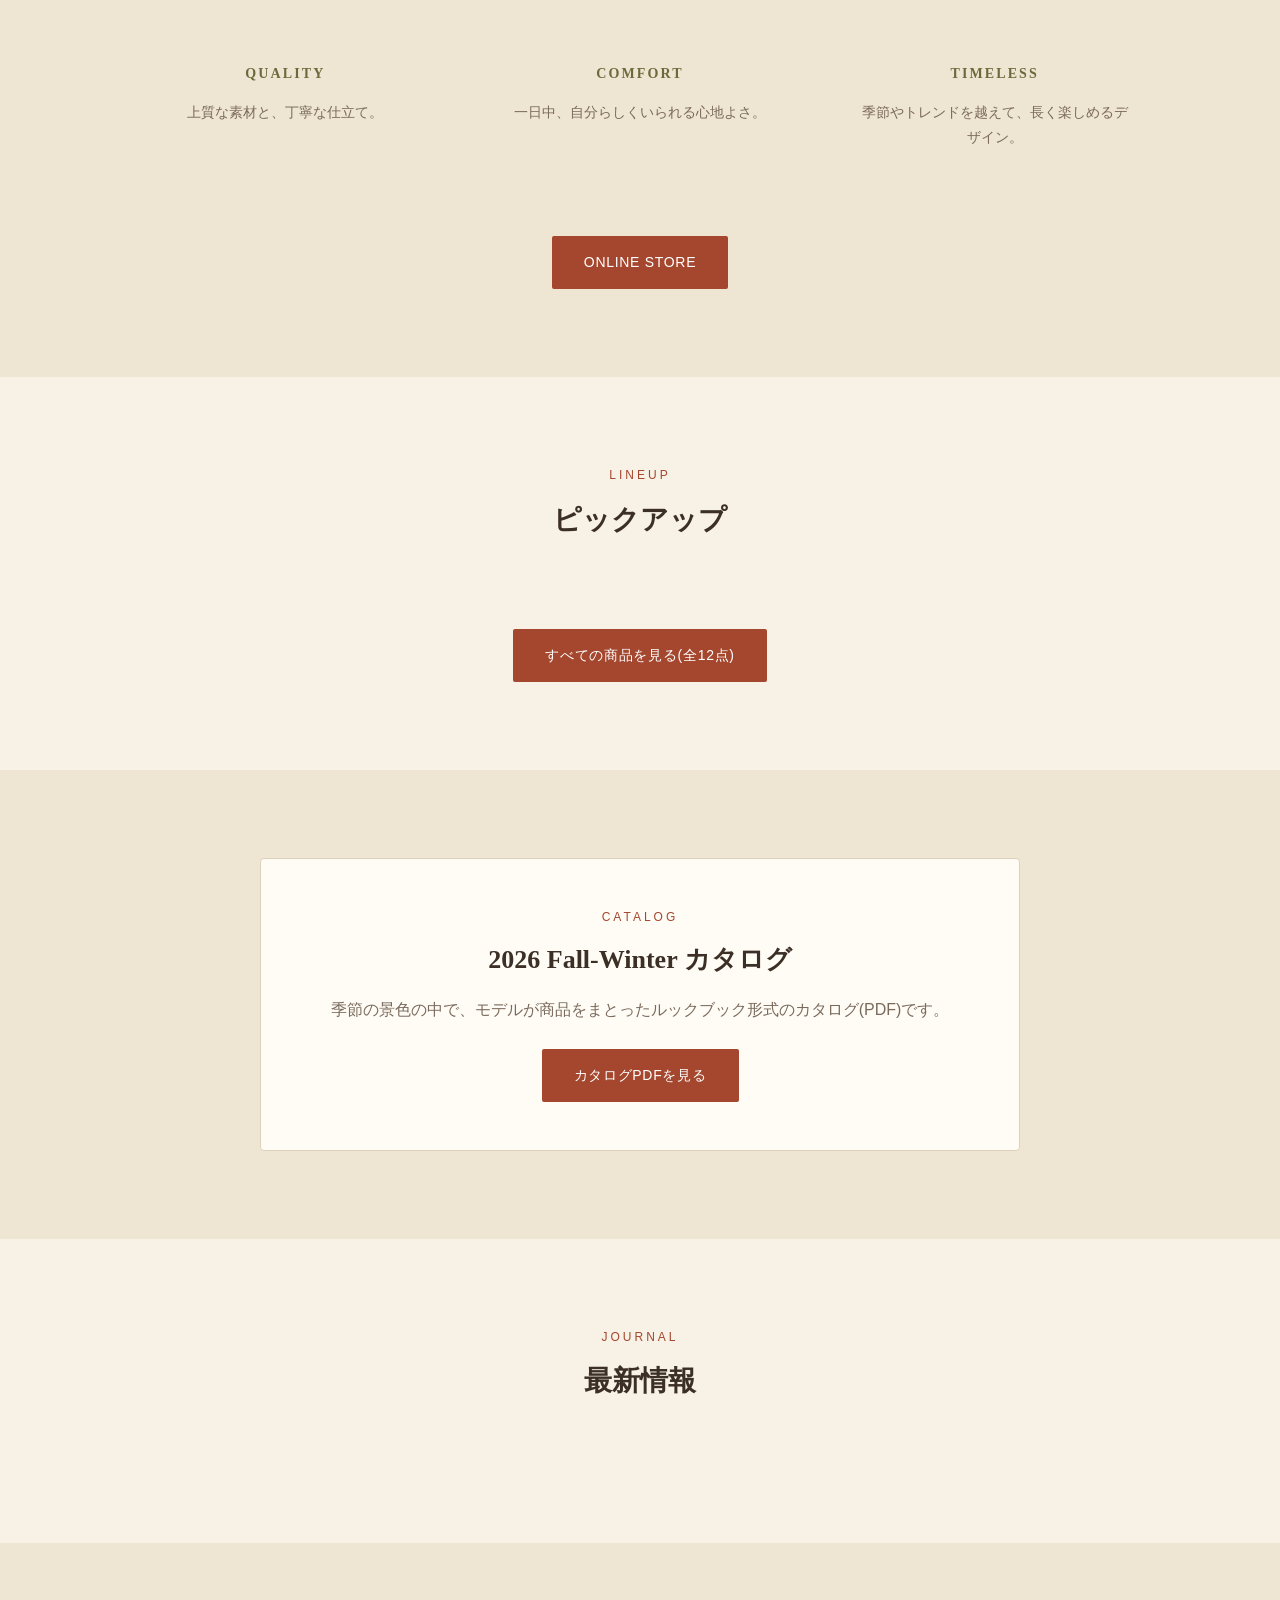
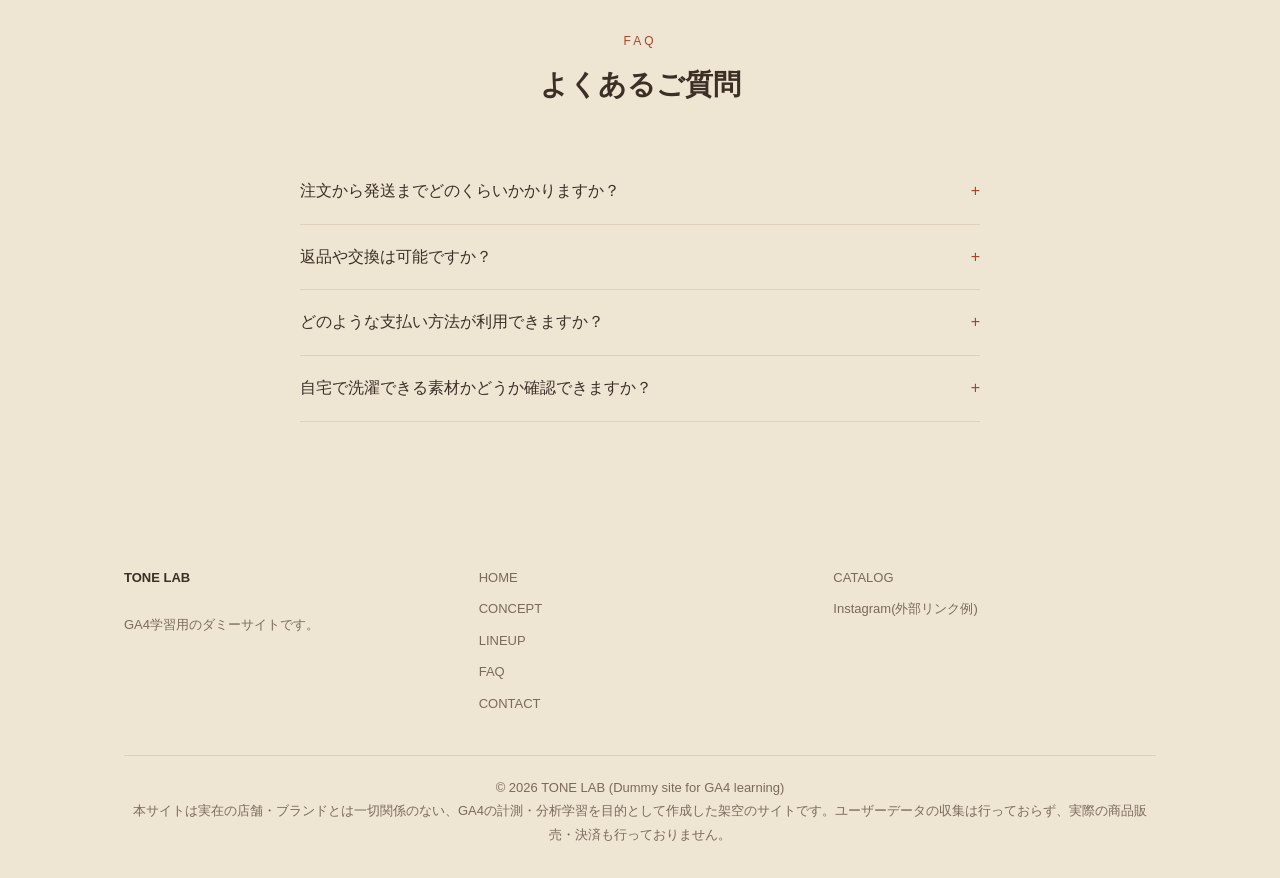
==== commit 57cb6765: "Add files via upload" ====
--- a/index.html
+++ b/index.html
@@ -127,34 +127,14 @@
   </div>
 </section>
 
-<section class="section" id="categories">
-  <div class="container">
-    <div class="section-head">
-      <span class="eyebrow">CATEGORY</span>
-      <h2>カテゴリから探す</h2>
-    </div>
-    <div class="cat-tiles" id="cat-tiles"></div>
-  </div>
-</section>
-
-<section class="section section-alt" id="lineup">
-  <div class="container">
-    <div class="row-head">
-      <div><span class="eyebrow">NEW ARRIVAL</span><h2>新着アイテム</h2></div>
-      <a class="row-more" href="products.html">すべて見る ›</a>
-    </div>
-    <div class="h-scroll" id="row-new"></div>
-  </div>
-</section>
-
-<section class="section" id="ranking">
-  <div class="container">
-    <div class="row-head">
-      <div><span class="eyebrow">RANKING</span><h2>人気ランキング</h2></div>
-      <a class="row-more" href="products.html">すべて見る ›</a>
-    </div>
-    <div class="h-scroll" id="row-rank"></div>
-    <div class="center" style="margin-top:36px"><a href="products.html" class="btn" id="all-products-link">商品一覧を見る(全12点)</a></div>
+<section class="section" id="lineup">
+  <div class="container">
+    <div class="section-head">
+      <span class="eyebrow">LINEUP</span>
+      <h2>ピックアップ</h2>
+    </div>
+    <div class="product-grid" id="lineup-grid"></div>
+    <div class="center" style="margin-top:36px"><a href="products.html" class="btn" id="all-products-link">すべての商品を見る(全12点)</a></div>
   </div>
 </section>
 
@@ -226,156 +206,17 @@
 <script src="js/cart.js"></script>
 <script src="js/wishlist.js"></script>
 <script src="js/analytics.js"></script>
+<script src="js/lineup.js"></script>
 <script src="js/consent.js"></script>
 <script src="js/main.js"></script>
 <script>
-// ============================================================
-// 商品カード一覧の共通処理(トップページ・商品一覧ページ共通)
-// initProductGrid({ gridId, listName, products, filterId })
-//   ・商品カードを描画し、view_item_list を送る
-//   ・商品画像/商品名/「詳細を見る」のどれを押しても、商品詳細ページへ移動(select_item を送る)
-//   ・filterId を渡すと、カテゴリ絞り込みボタンを作る(filter_select を送る)
-// ============================================================
-function initProductGrid(opts) {
-  const grid = document.getElementById(opts.gridId);
-  const filterEl = opts.filterId ? document.getElementById(opts.filterId) : null;
-  let currentCategory = "ALL";
-
-  function listNameFor(cat) {
-    return cat === "ALL" ? opts.listName : opts.listName + "(" + cat + ")";
-  }
-
-  function render(cat) {
-    currentCategory = cat;
-    const items = cat === "ALL" ? opts.products : opts.products.filter(function (p) { return p.category === cat; });
-    grid.innerHTML = items.map(function (p) {
-      const href = 'product.html?id=' + p.id;
-      return '<div class="product-card">' +
-        '<a class="product-thumb" href="' + href + '" data-view-detail="' + p.id + '" aria-label="' + p.name + 'の詳細を見る" style="background:' + p.color + '"><img src="' + p.image + '" alt="' + p.name + '" onerror="this.remove()"></a>' +
-        '<div class="product-body">' +
-          '<span class="product-cat">' + p.category + '</span>' +
-          '<h3><a class="product-name-link" href="' + href + '" data-view-detail="' + p.id + '">' + p.name + '</a></h3>' +
-          '<div class="product-price">¥' + p.price.toLocaleString() + '</div>' +
-          '<p class="product-desc">' + p.desc + '</p>' +
-          '<div class="product-actions">' +
-            '<a class="btn-outline btn" href="' + href + '" data-view-detail="' + p.id + '">詳細を見る</a>' +
-            '<button class="btn" data-quick-add="' + p.id + '">カートに追加</button>' +
-            '<button class="btn-outline btn" data-quick-wish="' + p.id + '" style="flex:0 0 auto; padding:10px 14px">' + (isInWishlist(p.id) ? '♥' : '♡') + '</button>' +
-          '</div>' +
-        '</div>' +
-      '</div>';
-    }).join("");
-    if (filterEl) {
-      filterEl.querySelectorAll("button").forEach(function (b) {
-        b.classList.toggle("is-active", b.getAttribute("data-cat") === cat);
-      });
-    }
-    trackViewItemList(items, listNameFor(cat));
-  }
-
-  if (filterEl) {
-    filterEl.innerHTML = ["ALL"].concat(PRODUCT_CATEGORIES).map(function (c) {
-      return '<button type="button" data-cat="' + c + '">' + (c === "ALL" ? "すべて" : c) + '</button>';
-    }).join("");
-    filterEl.addEventListener("click", function (e) {
-      const btn = e.target.closest("button[data-cat]");
-      if (!btn) return;
-      const cat = btn.getAttribute("data-cat");
-      if (cat === currentCategory) return;
-      sendEvent("filter_select", { filter_name: "category", filter_value: cat });
-      render(cat);
-    });
-  }
-
-  grid.addEventListener("click", function (e) {
-    const detailLink = e.target.closest("[data-view-detail]");
-    if (detailLink) {
-      const p = getProductById(detailLink.getAttribute("data-view-detail"));
-      trackSelectItem(p, listNameFor(currentCategory));
-    }
-    const quickAdd = e.target.closest("[data-quick-add]");
-    if (quickAdd) {
-      const p = getProductById(quickAdd.getAttribute("data-quick-add"));
-      const variant = p.colors[0] + " / " + p.sizes[Math.min(1, p.sizes.length - 1)];
-      addToCart(p, 1, variant);
-      trackAddToCart(p, 1, variant);
-      quickAdd.textContent = "追加しました";
-      setTimeout(function () { quickAdd.textContent = "カートに追加"; }, 1200);
-    }
-    const quickWish = e.target.closest("[data-quick-wish]");
-    if (quickWish) {
-      const p = getProductById(quickWish.getAttribute("data-quick-wish"));
-      const added = toggleWishlist(p);
-      if (added) trackAddToWishlist(p);
-      quickWish.textContent = added ? "♥" : "♡";
-    }
+  // ---------- トップに出すピックアップ商品(全商品は products.html) ----------
+  const FEATURED_IDS = ["6", "7", "5", "2", "4", "1"];
+  initProductGrid({
+    gridId: "lineup-grid",
+    listName: "トップページ ピックアップ",
+    products: FEATURED_IDS.map(getProductById)
   });
-
-  // ?cat=アウター のように、カテゴリを指定して開けるようにする
-  let initial = "ALL";
-  try {
-    const q = new URLSearchParams(location.search).get("cat");
-    if (q && PRODUCT_CATEGORIES.indexOf(q) !== -1) initial = q;
-  } catch (e) {}
-  render(initial);
-}
-
-// ------------------------------------------------------------
-// トップページ用: 横にスクロールできるコンパクトな商品カード列(GU風)
-// initMiniRow({ rootId, listName, products, rank })  rank:true で順位バッジを付ける
-// ------------------------------------------------------------
-function initMiniRow(opts) {
-  const root = document.getElementById(opts.rootId);
-  root.innerHTML = opts.products.map(function (p, i) {
-    const href = 'product.html?id=' + p.id;
-    return '<div class="mini-card">' +
-      '<div class="mini-thumb-wrap">' +
-        '<a class="mini-thumb" href="' + href + '" data-view-detail="' + p.id + '" aria-label="' + p.name + 'の詳細を見る" style="background:' + p.color + '"><img src="' + p.image + '" alt="' + p.name + '" loading="lazy" onerror="this.remove()"></a>' +
-        (opts.rank ? '<span class="mini-rank">' + (i + 1) + '</span>' : '') +
-        '<button type="button" class="mini-wish" data-quick-wish="' + p.id + '" aria-label="お気に入りに追加">' + (isInWishlist(p.id) ? '♥' : '♡') + '</button>' +
-      '</div>' +
-      '<a class="mini-name" href="' + href + '" data-view-detail="' + p.id + '">' + p.name + '</a>' +
-      '<div class="mini-price">¥' + p.price.toLocaleString() + '</div>' +
-    '</div>';
-  }).join("");
-
-  trackViewItemList(opts.products, opts.listName);
-
-  root.addEventListener("click", function (e) {
-    const detail = e.target.closest("[data-view-detail]");
-    if (detail) {
-      trackSelectItem(getProductById(detail.getAttribute("data-view-detail")), opts.listName);
-    }
-    const wish = e.target.closest("[data-quick-wish]");
-    if (wish) {
-      const p = getProductById(wish.getAttribute("data-quick-wish"));
-      const added = toggleWishlist(p);
-      if (added) trackAddToWishlist(p);
-      wish.textContent = added ? "♥" : "♡";
-    }
-  });
-}
-
-
-</script>
-<script>
-  // ---------- カテゴリタイル(各カテゴリの先頭商品の写真を使う) ----------
-  document.getElementById("cat-tiles").innerHTML = PRODUCT_CATEGORIES.map(function (c) {
-    const first = PRODUCTS.find(function (p) { return p.category === c; });
-    return '<a class="cat-tile" href="products.html?cat=' + encodeURIComponent(c) + '" data-cat-tile="' + c + '">' +
-      '<span class="cat-tile-img" style="background:' + first.color + '"><img src="' + first.image + '" alt="" loading="lazy" onerror="this.remove()"></span>' +
-      '<span class="cat-tile-name">' + c + '</span></a>';
-  }).join("");
-  document.getElementById("cat-tiles").addEventListener("click", function (e) {
-    const tile = e.target.closest("[data-cat-tile]");
-    if (tile) sendEvent("select_content", { content_type: "category", item_id: tile.getAttribute("data-cat-tile"), content_title: tile.getAttribute("data-cat-tile") });
-  });
-
-  // ---------- 新着 / ランキング(ダミーの並び。全商品は products.html) ----------
-  const NEW_IDS  = ["6", "7", "5", "2", "4", "3", "9"];
-  const RANK_IDS = ["1", "12", "9", "8", "10", "11"];
-  initMiniRow({ rootId: "row-new",  listName: "トップページ 新着",       products: NEW_IDS.map(getProductById) });
-  initMiniRow({ rootId: "row-rank", listName: "トップページ ランキング", products: RANK_IDS.map(getProductById), rank: true });
 
   // ---------- Journal一覧(記事データは js/journal.js) ----------
   document.getElementById("journal-list").innerHTML = JOURNAL_POSTS.map(function (post) {
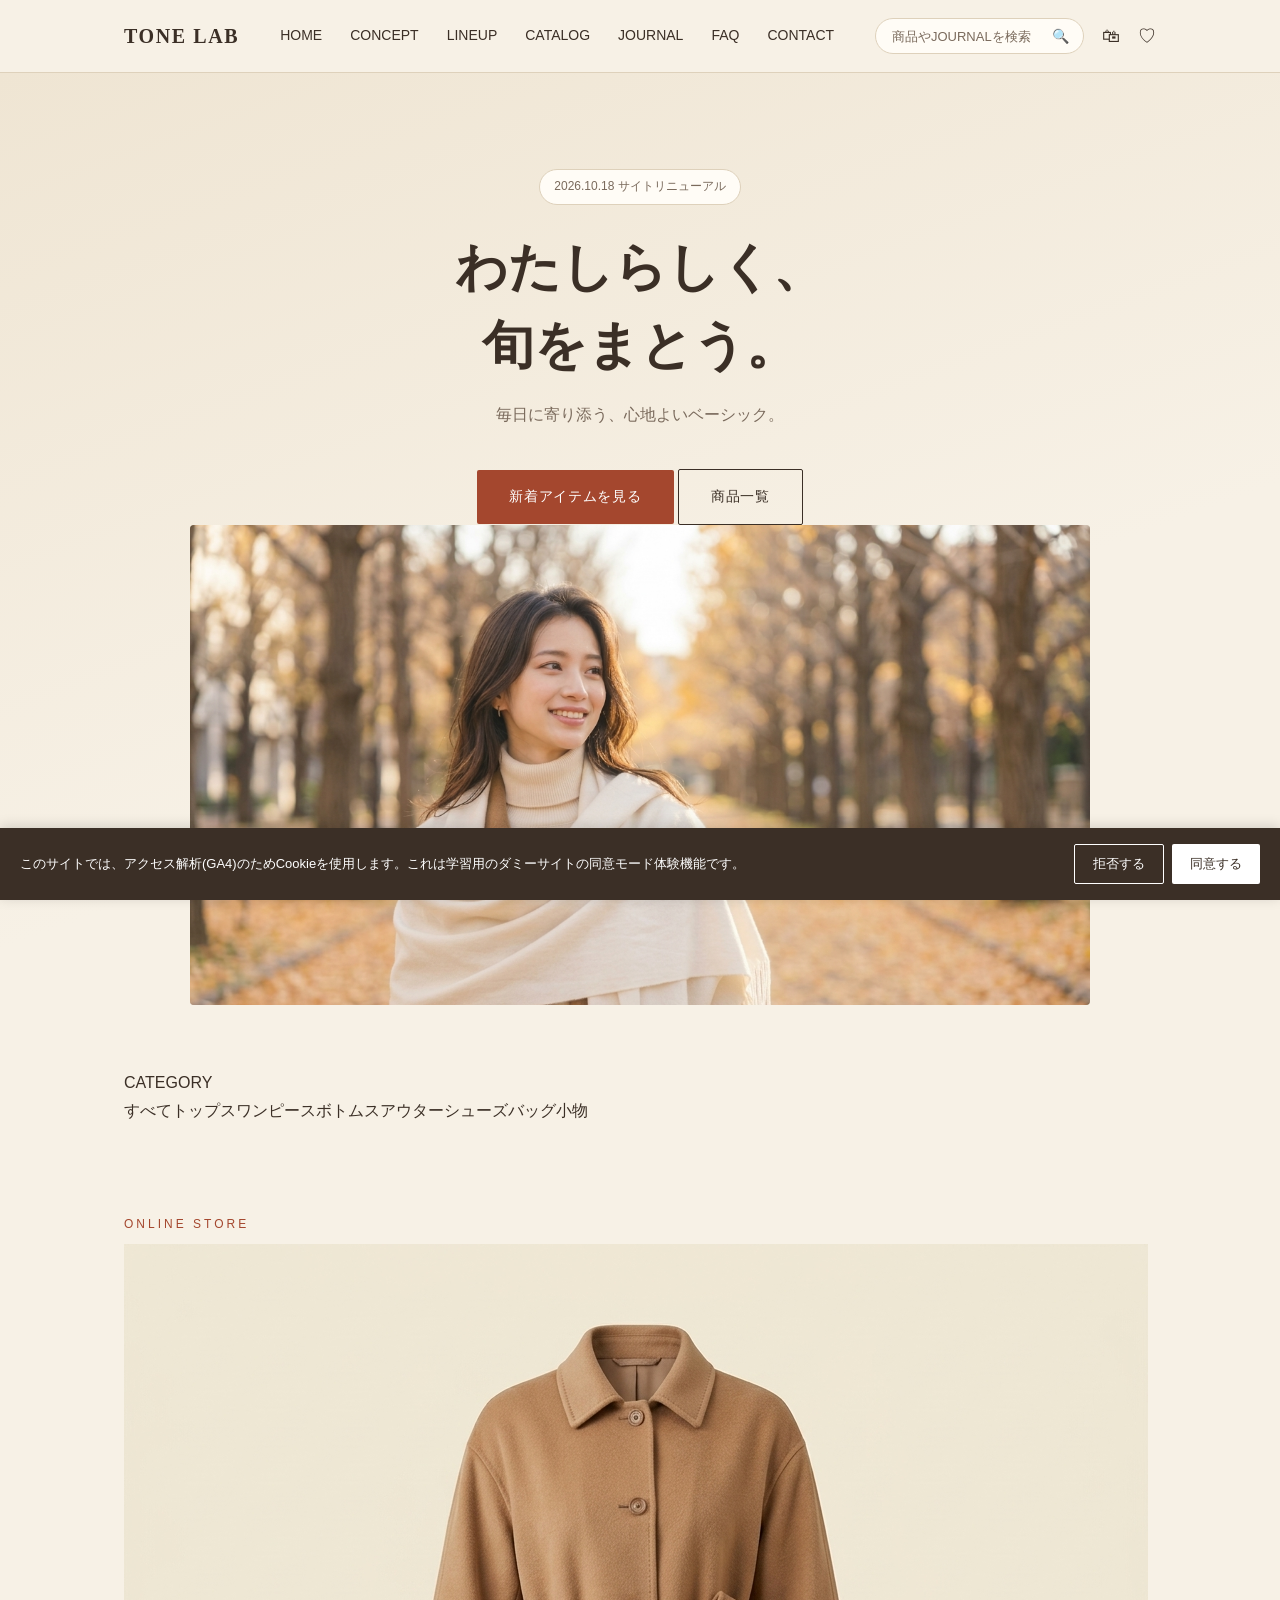
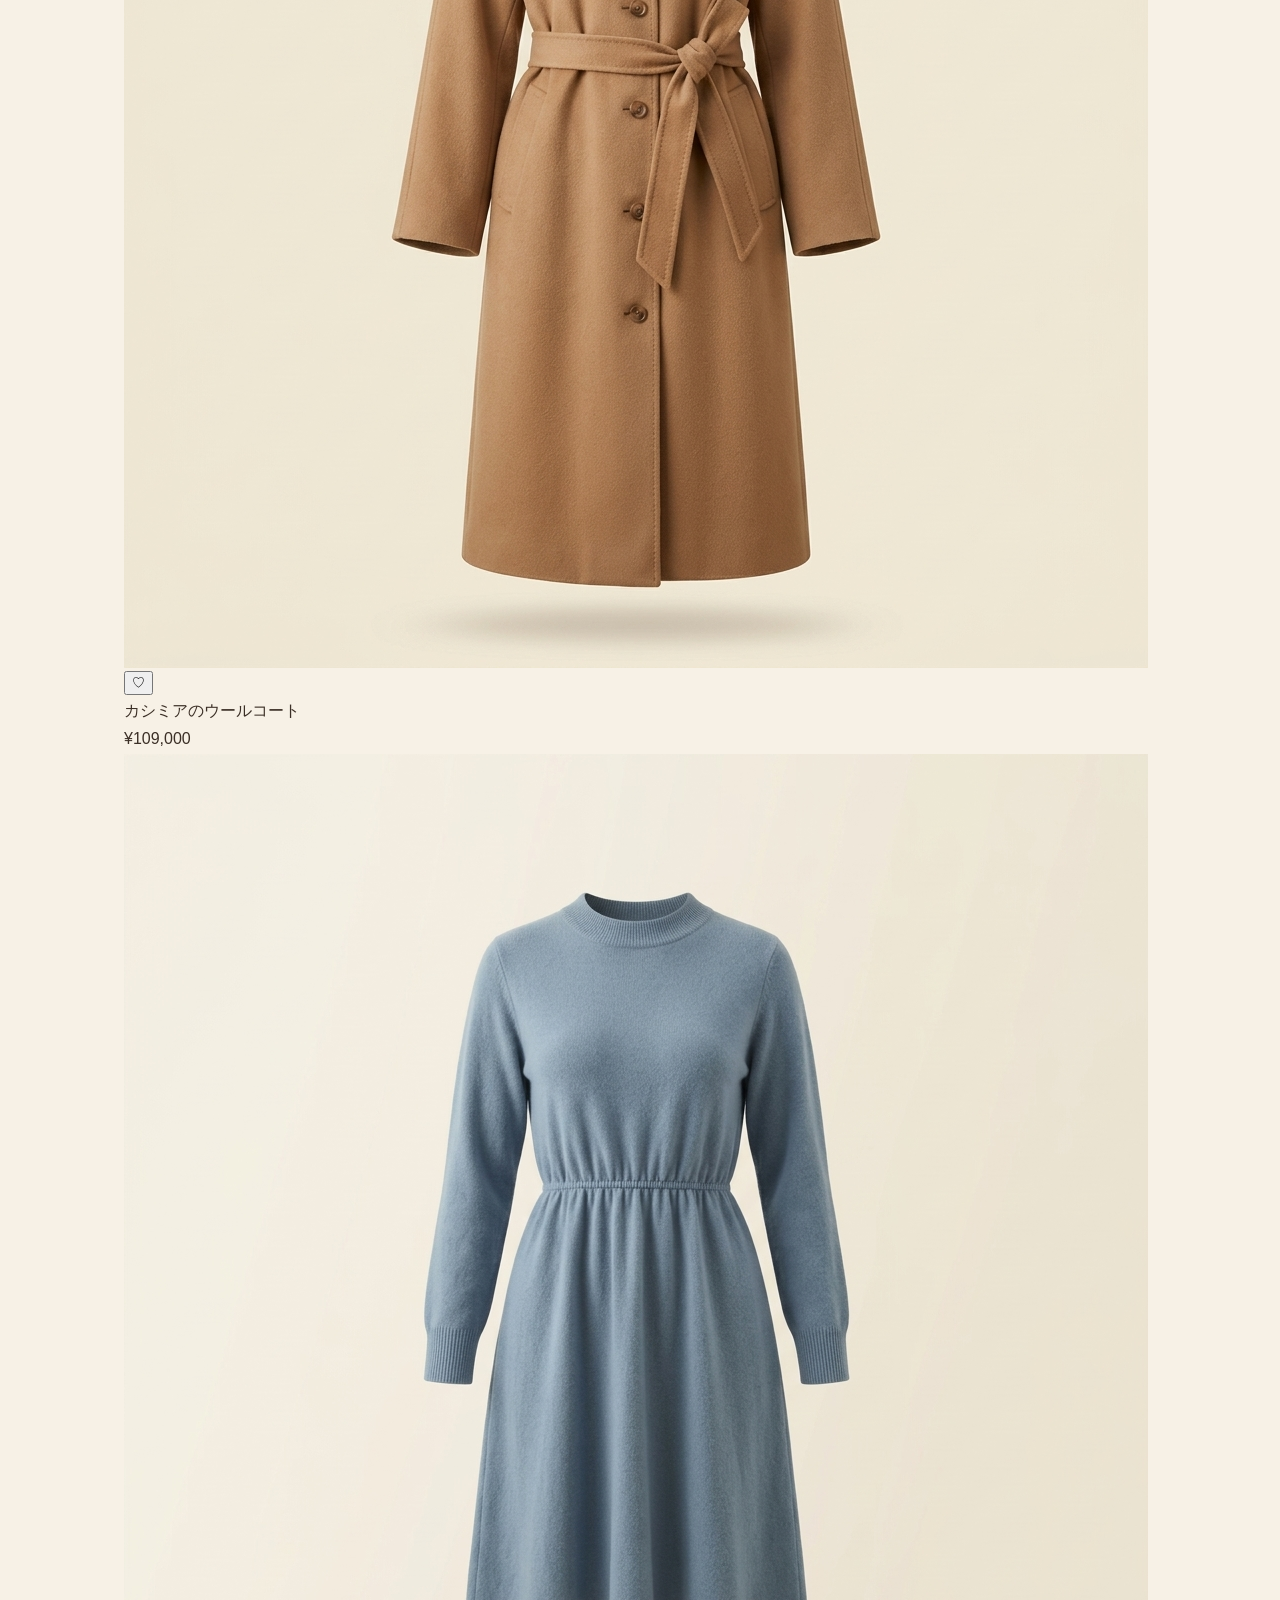
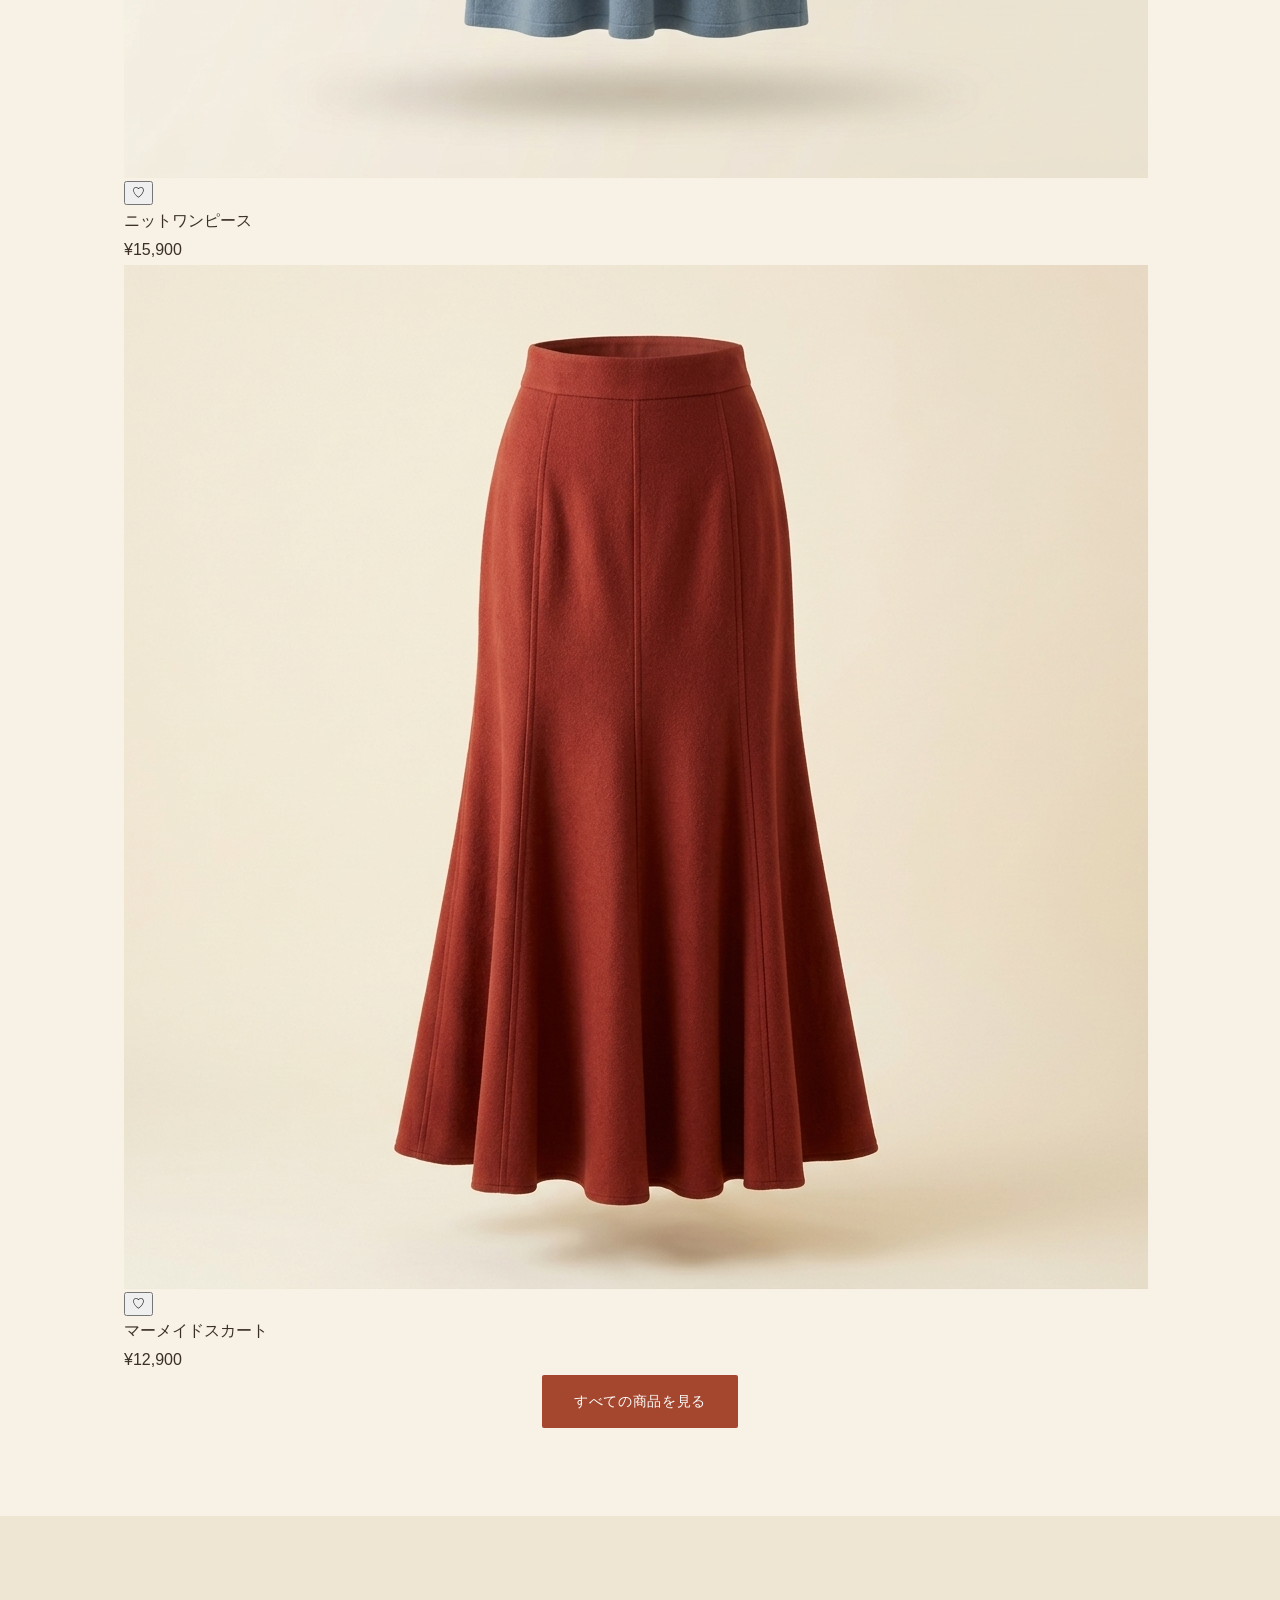
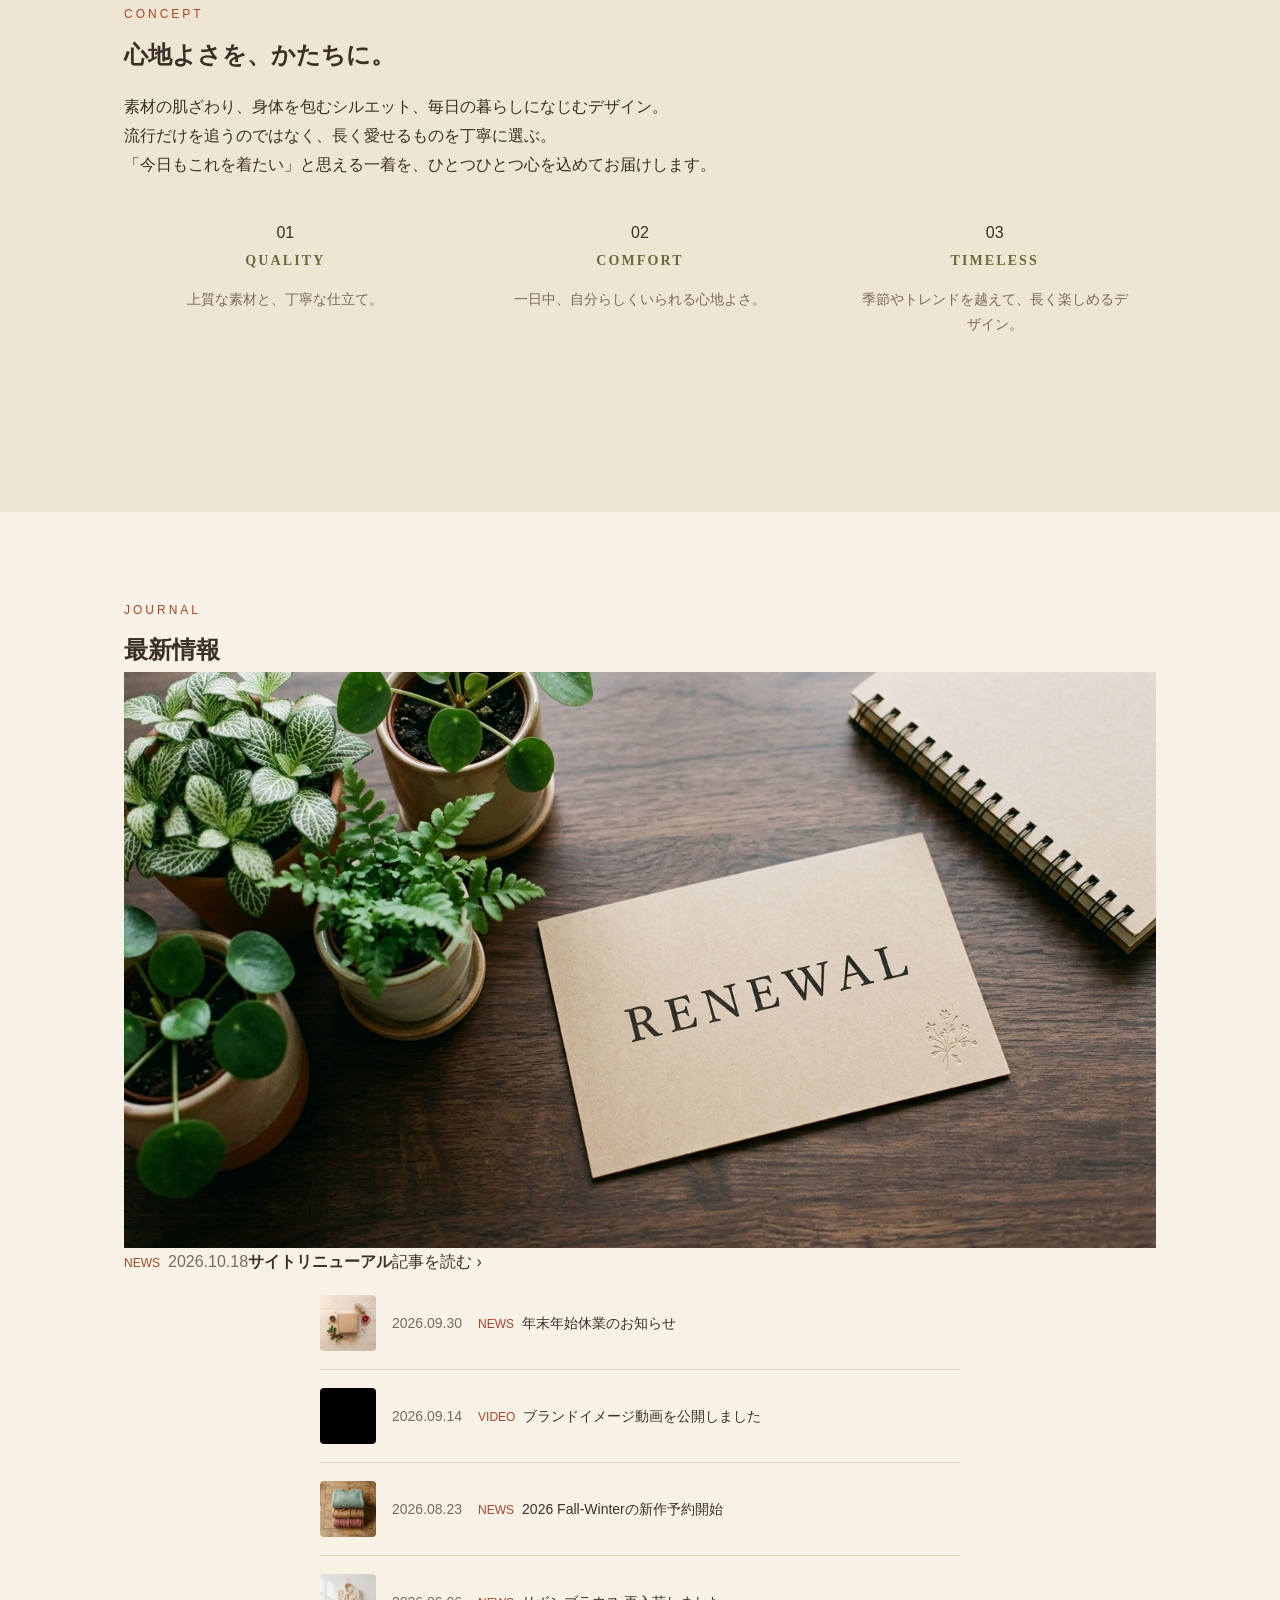
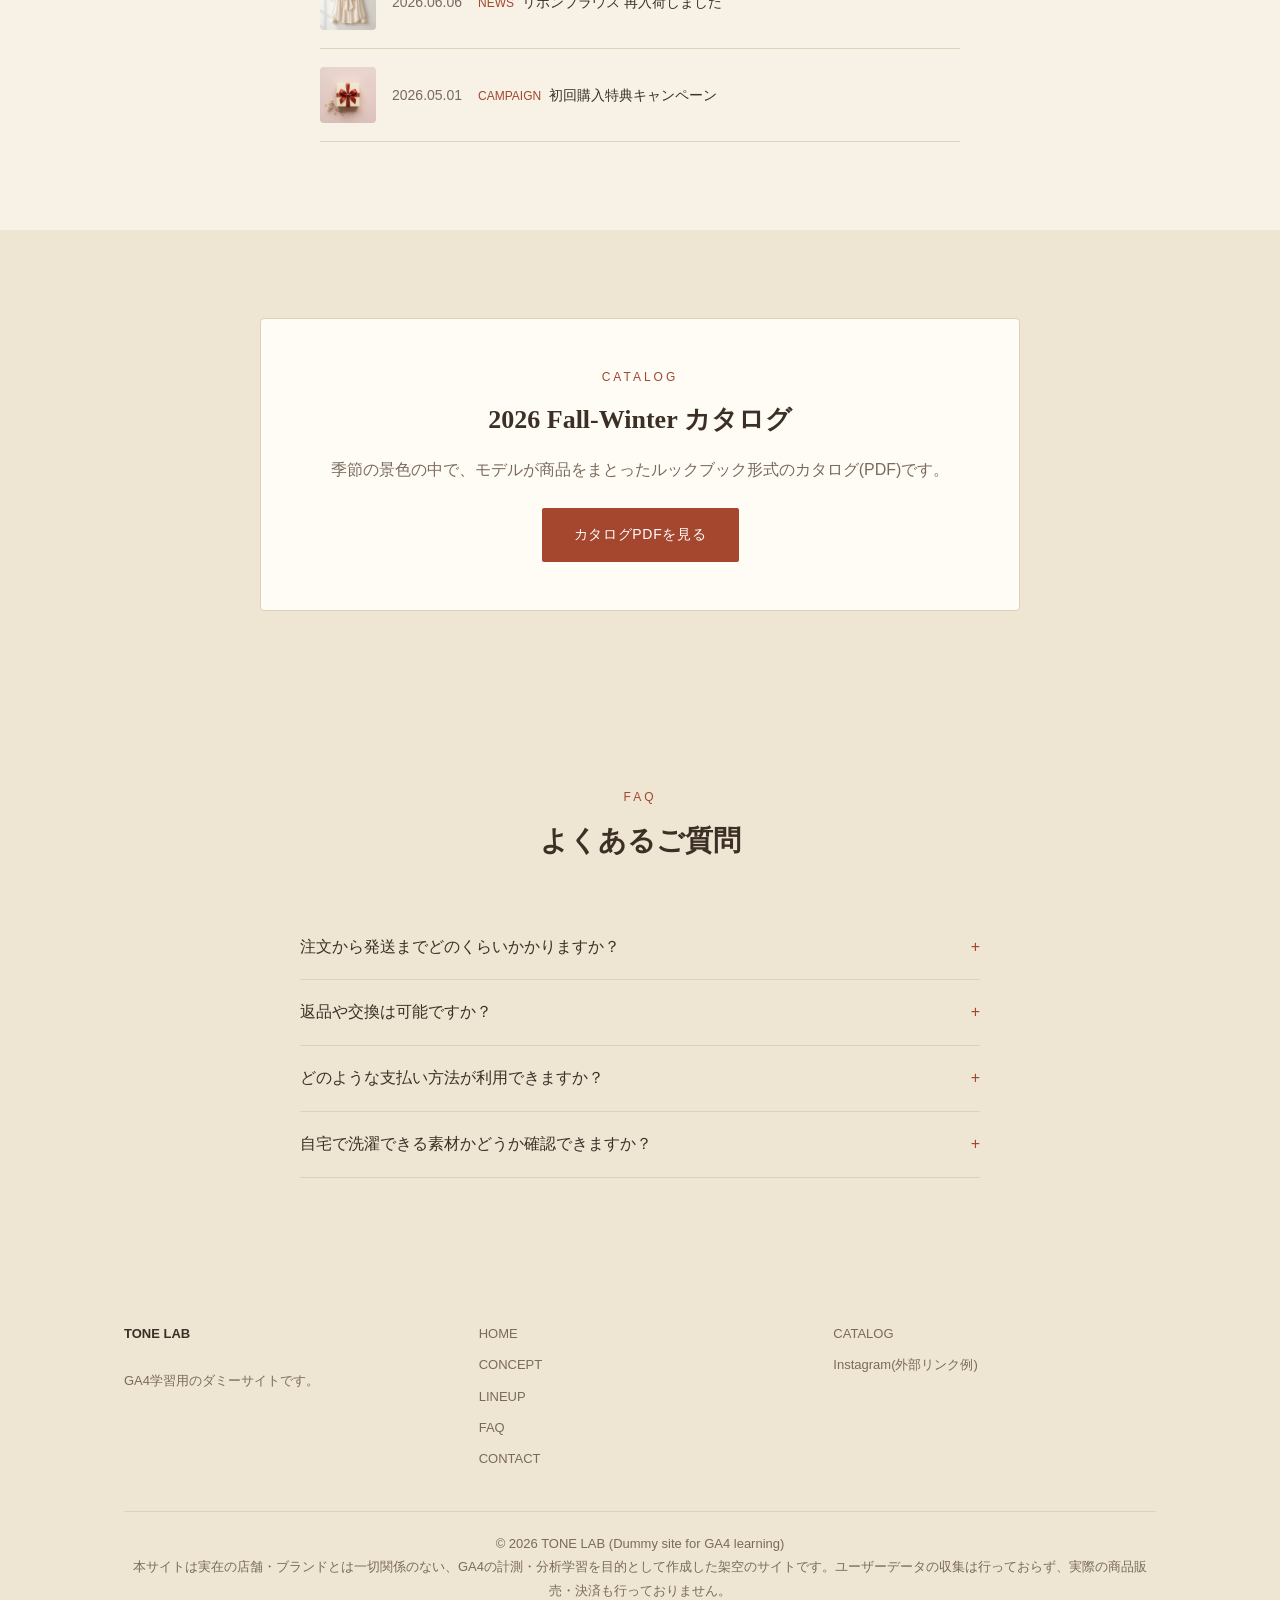
==== commit bc2331fe: "Add files via upload" ====
--- a/index.html
+++ b/index.html
@@ -92,49 +92,61 @@
     <a class="news-pill" href="journal.html?id=6" data-journal-id="6">2026.10.18 サイトリニューアル</a>
     <h1>わたしらしく、<br>旬をまとう。</h1>
     <p>毎日に寄り添う、心地よいベーシック。</p>
+    <div class="hero-cta">
+      <a class="btn" href="#new" id="cta-new">新着アイテムを見る</a>
+      <a class="btn btn-outline" href="products.html" id="cta-all">商品一覧</a>
+    </div>
     <div class="hero-visual">
       <img src="assets/images/hero.jpg" alt="TONE LAB 2026 Fall-Winter" onerror="this.remove()">
     </div>
   </div>
 </section>
 
-<section class="section" id="concept">
-  <div class="container concept-grid">
-    <div>
+<nav class="cat-bar" aria-label="カテゴリから探す">
+  <div class="container cat-bar-inner">
+    <span class="cat-bar-label">CATEGORY</span>
+    <div class="cat-chips" id="cat-chips"></div>
+  </div>
+</nav>
+
+<section class="section" id="new">
+  <div class="container">
+    <div class="store-head">
+      <span class="eyebrow">ONLINE STORE</span>
+    </div>
+    <div class="h-scroll h-scroll-3" id="row-new"><div class="mini-card"><div class="mini-thumb-wrap"><a class="mini-thumb" href="product.html?id=6" data-view-detail="6" aria-label="カシミアのウールコートの詳細を見る" style="background:#C49A6C"><img src="assets/images/product-6.jpg" alt="カシミアのウールコート" loading="lazy" onerror="this.remove()"></a><button type="button" class="mini-wish" data-quick-wish="6" aria-label="お気に入りに追加">♡</button></div><a class="mini-name" href="product.html?id=6" data-view-detail="6">カシミアのウールコート</a><div class="mini-price">¥109,000</div></div><div class="mini-card"><div class="mini-thumb-wrap"><a class="mini-thumb" href="product.html?id=7" data-view-detail="7" aria-label="ニットワンピースの詳細を見る" style="background:#8FA3B5"><img src="assets/images/product-7.jpg" alt="ニットワンピース" loading="lazy" onerror="this.remove()"></a><button type="button" class="mini-wish" data-quick-wish="7" aria-label="お気に入りに追加">♡</button></div><a class="mini-name" href="product.html?id=7" data-view-detail="7">ニットワンピース</a><div class="mini-price">¥15,900</div></div><div class="mini-card"><div class="mini-thumb-wrap"><a class="mini-thumb" href="product.html?id=2" data-view-detail="2" aria-label="マーメイドスカートの詳細を見る" style="background:#B5543A"><img src="assets/images/product-2.jpg" alt="マーメイドスカート" loading="lazy" onerror="this.remove()"></a><button type="button" class="mini-wish" data-quick-wish="2" aria-label="お気に入りに追加">♡</button></div><a class="mini-name" href="product.html?id=2" data-view-detail="2">マーメイドスカート</a><div class="mini-price">¥12,900</div></div></div>
+    <div class="center store-more"><a href="products.html" class="btn btn-lg" id="all-products-link">すべての商品を見る</a></div>
+  </div>
+</section>
+
+<section class="section section-alt" id="concept">
+  <div class="container">
+    <div class="concept-lead">
       <span class="eyebrow">CONCEPT</span>
       <h2>心地よさを、かたちに。</h2>
-    </div>
-    <p>
-      素材の肌ざわり、身体を包むシルエット、毎日の暮らしになじむデザイン。<br>
-      流行だけを追うのではなく、長く愛せるものを丁寧に選ぶ。<br>
-      「今日もこれを着たい」と思える一着を、ひとつひとつ心を込めてお届けします。
-    </p>
-  </div>
-</section>
-
-<section class="section section-alt">
-  <div class="container">
-    <div class="section-head">
-      <span class="eyebrow">PRODUCT</span>
-      <h2>3つのこだわり</h2>
-    </div>
-    <div class="pillars">
-      <div class="pillar"><h3>QUALITY</h3><p>上質な素材と、丁寧な仕立て。</p></div>
-      <div class="pillar"><h3>COMFORT</h3><p>一日中、自分らしくいられる心地よさ。</p></div>
-      <div class="pillar"><h3>TIMELESS</h3><p>季節やトレンドを越えて、長く楽しめるデザイン。</p></div>
-    </div>
-    <div class="center"><a href="#lineup" class="btn">ONLINE STORE</a></div>
-  </div>
-</section>
-
-<section class="section" id="lineup">
-  <div class="container">
-    <div class="section-head">
-      <span class="eyebrow">LINEUP</span>
-      <h2>ピックアップ</h2>
-    </div>
-    <div class="product-grid" id="lineup-grid"></div>
-    <div class="center" style="margin-top:36px"><a href="products.html" class="btn" id="all-products-link">すべての商品を見る(全12点)</a></div>
+      <p>
+        素材の肌ざわり、身体を包むシルエット、毎日の暮らしになじむデザイン。<br>
+        流行だけを追うのではなく、長く愛せるものを丁寧に選ぶ。<br>
+        「今日もこれを着たい」と思える一着を、ひとつひとつ心を込めてお届けします。
+      </p>
+    </div>
+    <div class="pillars pillars-cards">
+      <div class="pillar"><span class="pillar-no">01</span><h3>QUALITY</h3><p>上質な素材と、丁寧な仕立て。</p></div>
+      <div class="pillar"><span class="pillar-no">02</span><h3>COMFORT</h3><p>一日中、自分らしくいられる心地よさ。</p></div>
+      <div class="pillar"><span class="pillar-no">03</span><h3>TIMELESS</h3><p>季節やトレンドを越えて、長く楽しめるデザイン。</p></div>
+    </div>
+  </div>
+</section>
+
+<section class="section" id="journal">
+  <div class="container">
+    <div class="row-head">
+      <div><span class="eyebrow">JOURNAL</span><h2>最新情報</h2></div>
+    </div>
+    <div class="journal-wrap">
+      <div id="journal-featured"></div>
+      <div class="journal-list" id="journal-list"></div>
+    </div>
   </div>
 </section>
 
@@ -145,17 +157,6 @@
       <h2>2026 Fall-Winter カタログ</h2>
       <p>季節の景色の中で、モデルが商品をまとったルックブック形式のカタログ(PDF)です。</p>
       <a class="btn" href="assets/pdf/catalog.pdf">カタログPDFを見る</a>
-    </div>
-  </div>
-</section>
-
-<section class="section" id="journal">
-  <div class="container">
-    <div class="section-head">
-      <span class="eyebrow">JOURNAL</span>
-      <h2>最新情報</h2>
-    </div>
-    <div class="journal-list" id="journal-list">
     </div>
   </div>
 </section>
@@ -206,20 +207,166 @@
 <script src="js/cart.js"></script>
 <script src="js/wishlist.js"></script>
 <script src="js/analytics.js"></script>
-<script src="js/lineup.js"></script>
 <script src="js/consent.js"></script>
 <script src="js/main.js"></script>
 <script>
-  // ---------- トップに出すピックアップ商品(全商品は products.html) ----------
-  const FEATURED_IDS = ["6", "7", "5", "2", "4", "1"];
-  initProductGrid({
-    gridId: "lineup-grid",
-    listName: "トップページ ピックアップ",
-    products: FEATURED_IDS.map(getProductById)
+// ============================================================
+// 商品カード一覧の共通処理(トップページ・商品一覧ページ共通)
+// initProductGrid({ gridId, listName, products, filterId })
+//   ・商品カードを描画し、view_item_list を送る
+//   ・商品画像/商品名/「詳細を見る」のどれを押しても、商品詳細ページへ移動(select_item を送る)
+//   ・filterId を渡すと、カテゴリ絞り込みボタンを作る(filter_select を送る)
+// ============================================================
+function initProductGrid(opts) {
+  const grid = document.getElementById(opts.gridId);
+  const filterEl = opts.filterId ? document.getElementById(opts.filterId) : null;
+  let currentCategory = "ALL";
+
+  function listNameFor(cat) {
+    return cat === "ALL" ? opts.listName : opts.listName + "(" + cat + ")";
+  }
+
+  function render(cat) {
+    currentCategory = cat;
+    const items = cat === "ALL" ? opts.products : opts.products.filter(function (p) { return p.category === cat; });
+    grid.innerHTML = items.map(function (p) {
+      const href = 'product.html?id=' + p.id;
+      return '<div class="product-card">' +
+        '<a class="product-thumb" href="' + href + '" data-view-detail="' + p.id + '" aria-label="' + p.name + 'の詳細を見る" style="background:' + p.color + '"><img src="' + p.image + '" alt="' + p.name + '" onerror="this.remove()"></a>' +
+        '<div class="product-body">' +
+          '<span class="product-cat">' + p.category + '</span>' +
+          '<h3><a class="product-name-link" href="' + href + '" data-view-detail="' + p.id + '">' + p.name + '</a></h3>' +
+          '<div class="product-price">¥' + p.price.toLocaleString() + '</div>' +
+          '<p class="product-desc">' + p.desc + '</p>' +
+          '<div class="product-actions">' +
+            '<a class="btn-outline btn" href="' + href + '" data-view-detail="' + p.id + '">詳細を見る</a>' +
+            '<button class="btn" data-quick-add="' + p.id + '">カートに追加</button>' +
+            '<button class="btn-outline btn" data-quick-wish="' + p.id + '" style="flex:0 0 auto; padding:10px 14px">' + (isInWishlist(p.id) ? '♥' : '♡') + '</button>' +
+          '</div>' +
+        '</div>' +
+      '</div>';
+    }).join("");
+    if (filterEl) {
+      filterEl.querySelectorAll("button").forEach(function (b) {
+        b.classList.toggle("is-active", b.getAttribute("data-cat") === cat);
+      });
+    }
+    trackViewItemList(items, listNameFor(cat));
+  }
+
+  if (filterEl) {
+    filterEl.innerHTML = ["ALL"].concat(PRODUCT_CATEGORIES).map(function (c) {
+      return '<button type="button" data-cat="' + c + '">' + (c === "ALL" ? "すべて" : c) + '</button>';
+    }).join("");
+    filterEl.addEventListener("click", function (e) {
+      const btn = e.target.closest("button[data-cat]");
+      if (!btn) return;
+      const cat = btn.getAttribute("data-cat");
+      if (cat === currentCategory) return;
+      sendEvent("filter_select", { filter_name: "category", filter_value: cat });
+      render(cat);
+    });
+  }
+
+  grid.addEventListener("click", function (e) {
+    const detailLink = e.target.closest("[data-view-detail]");
+    if (detailLink) {
+      const p = getProductById(detailLink.getAttribute("data-view-detail"));
+      trackSelectItem(p, listNameFor(currentCategory));
+    }
+    const quickAdd = e.target.closest("[data-quick-add]");
+    if (quickAdd) {
+      const p = getProductById(quickAdd.getAttribute("data-quick-add"));
+      const variant = p.colors[0] + " / " + p.sizes[Math.min(1, p.sizes.length - 1)];
+      addToCart(p, 1, variant);
+      trackAddToCart(p, 1, variant);
+      quickAdd.textContent = "追加しました";
+      setTimeout(function () { quickAdd.textContent = "カートに追加"; }, 1200);
+    }
+    const quickWish = e.target.closest("[data-quick-wish]");
+    if (quickWish) {
+      const p = getProductById(quickWish.getAttribute("data-quick-wish"));
+      const added = toggleWishlist(p);
+      if (added) trackAddToWishlist(p);
+      quickWish.textContent = added ? "♥" : "♡";
+    }
   });
 
-  // ---------- Journal一覧(記事データは js/journal.js) ----------
-  document.getElementById("journal-list").innerHTML = JOURNAL_POSTS.map(function (post) {
+  // ?cat=アウター のように、カテゴリを指定して開けるようにする
+  let initial = "ALL";
+  try {
+    const q = new URLSearchParams(location.search).get("cat");
+    if (q && PRODUCT_CATEGORIES.indexOf(q) !== -1) initial = q;
+  } catch (e) {}
+  render(initial);
+}
+
+// ------------------------------------------------------------
+// トップページ用: 横にスクロールできるコンパクトな商品カード列(GU風)
+// initMiniRow({ rootId, listName, products, rank })  rank:true で順位バッジを付ける
+// ------------------------------------------------------------
+function initMiniRow(opts) {
+  const root = document.getElementById(opts.rootId);
+  root.innerHTML = opts.products.map(function (p, i) {
+    const href = 'product.html?id=' + p.id;
+    return '<div class="mini-card">' +
+      '<div class="mini-thumb-wrap">' +
+        '<a class="mini-thumb" href="' + href + '" data-view-detail="' + p.id + '" aria-label="' + p.name + 'の詳細を見る" style="background:' + p.color + '"><img src="' + p.image + '" alt="' + p.name + '" loading="lazy" onerror="this.remove()"></a>' +
+        (opts.rank ? '<span class="mini-rank">' + (i + 1) + '</span>' : '') +
+        '<button type="button" class="mini-wish" data-quick-wish="' + p.id + '" aria-label="お気に入りに追加">' + (isInWishlist(p.id) ? '♥' : '♡') + '</button>' +
+      '</div>' +
+      '<a class="mini-name" href="' + href + '" data-view-detail="' + p.id + '">' + p.name + '</a>' +
+      '<div class="mini-price">¥' + p.price.toLocaleString() + '</div>' +
+    '</div>';
+  }).join("");
+
+  trackViewItemList(opts.products, opts.listName);
+
+  root.addEventListener("click", function (e) {
+    const detail = e.target.closest("[data-view-detail]");
+    if (detail) {
+      trackSelectItem(getProductById(detail.getAttribute("data-view-detail")), opts.listName);
+    }
+    const wish = e.target.closest("[data-quick-wish]");
+    if (wish) {
+      const p = getProductById(wish.getAttribute("data-quick-wish"));
+      const added = toggleWishlist(p);
+      if (added) trackAddToWishlist(p);
+      wish.textContent = added ? "♥" : "♡";
+    }
+  });
+}
+
+
+</script>
+<script>
+  // ---------- カテゴリ: 商品は載せず、各カテゴリの商品一覧へジャンプするだけ ----------
+  const chipEl = document.getElementById("cat-chips");
+  chipEl.innerHTML = '<a class="cat-chip" href="products.html" data-cat-tile="ALL">すべて</a>' +
+    PRODUCT_CATEGORIES.map(function (c) {
+      return '<a class="cat-chip" href="products.html?cat=' + encodeURIComponent(c) + '" data-cat-tile="' + c + '">' + c + '</a>';
+    }).join("");
+  chipEl.addEventListener("click", function (e) {
+    const chip = e.target.closest("[data-cat-tile]");
+    if (chip) sendEvent("select_content", { content_type: "category", item_id: chip.getAttribute("data-cat-tile"), content_title: chip.textContent.trim() });
+  });
+
+  // ---------- 新着アイテム(カテゴリの違う3点: アウター / ワンピース / ボトムス) ----------
+  const NEW_IDS = ["6", "7", "2"];
+  initMiniRow({ rootId: "row-new", listName: "トップページ 新着", products: NEW_IDS.map(getProductById) });
+
+  // ---------- Journal(最新1件を大きく、残りは一覧。記事データは js/journal.js) ----------
+  const latest = JOURNAL_POSTS[0];
+  document.getElementById("journal-featured").innerHTML =
+    '<a class="journal-feature" data-journal-id="' + latest.id + '" href="journal.html?id=' + latest.id + '">' +
+      '<span class="journal-feature-img" style="background:' + (latest.videoId ? '#000' : latest.color) + '"><img src="' + journalThumbUrl(latest) + '" alt="" onerror="this.remove()"></span>' +
+      '<span class="journal-feature-body">' +
+        '<span><span class="journal-tag">' + latest.tag + '</span><span class="journal-date">' + latest.date + '</span></span>' +
+        '<strong>' + latest.title + '</strong>' +
+        '<span class="journal-feature-more">記事を読む ›</span>' +
+      '</span>' +
+    '</a>';
+  document.getElementById("journal-list").innerHTML = JOURNAL_POSTS.slice(1).map(function (post) {
     return '<a class="journal-item" data-journal-id="' + post.id + '" href="journal.html?id=' + post.id + '">' +
       '<span class="journal-thumb" style="background:' + (post.videoId ? '#000' : post.color) + '"><img src="' + journalThumbUrl(post) + '" alt="" style="object-position:' + (post.thumbPos || '50% 50%') + '" onerror="this.remove()"></span>' +
       '<span class="journal-date">' + post.date + '</span>' +
